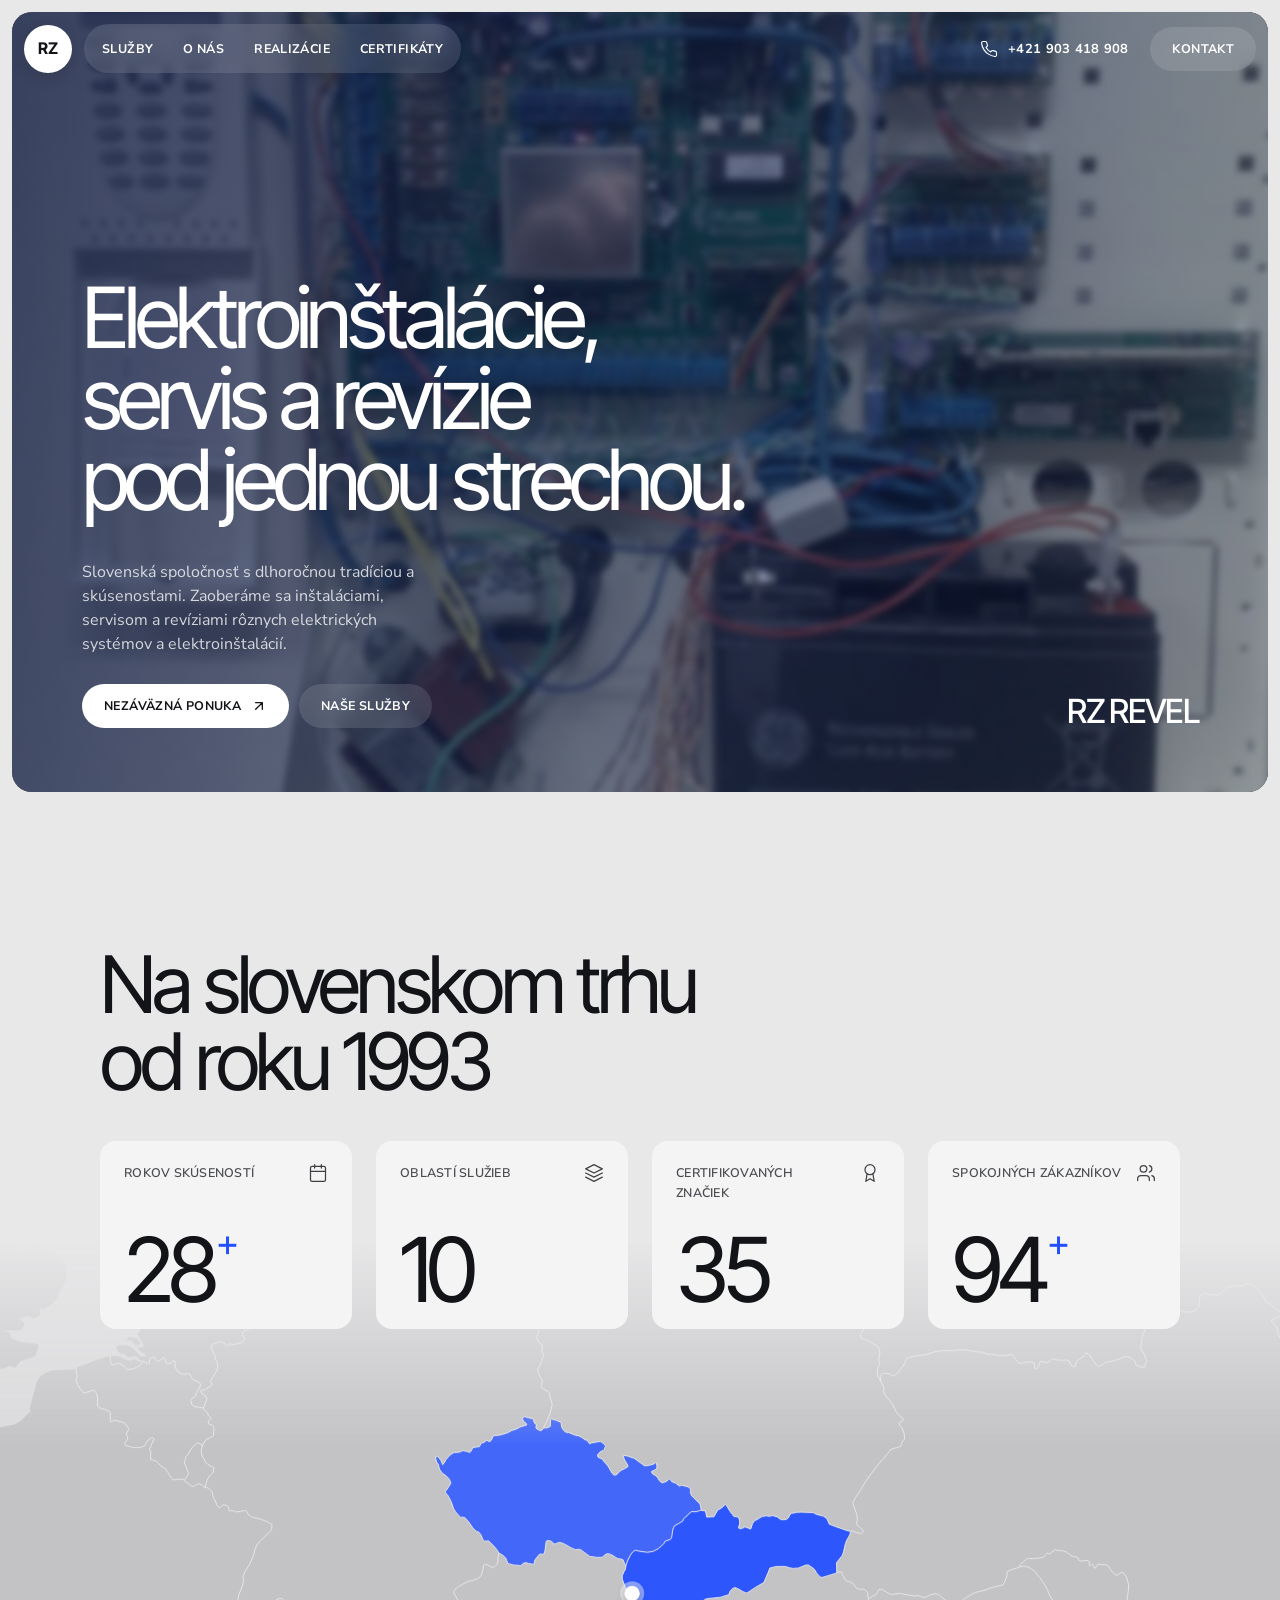
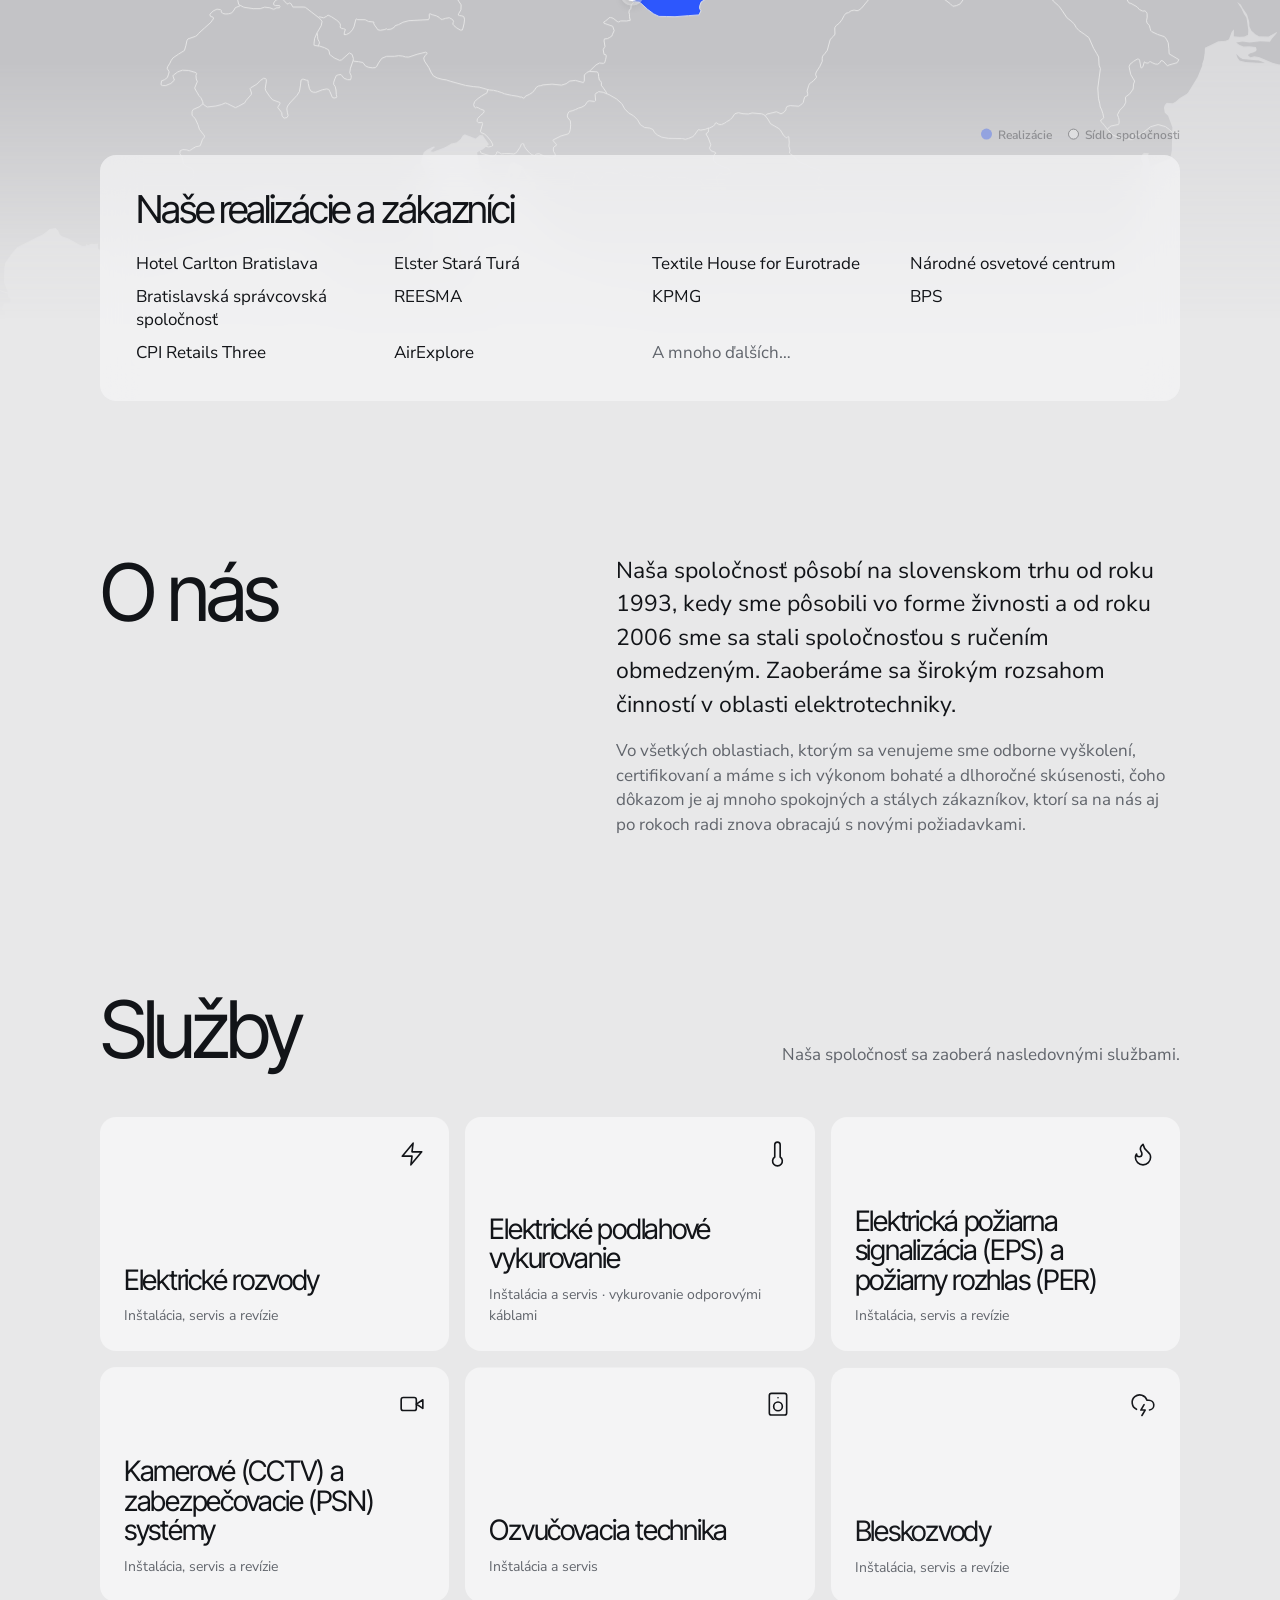
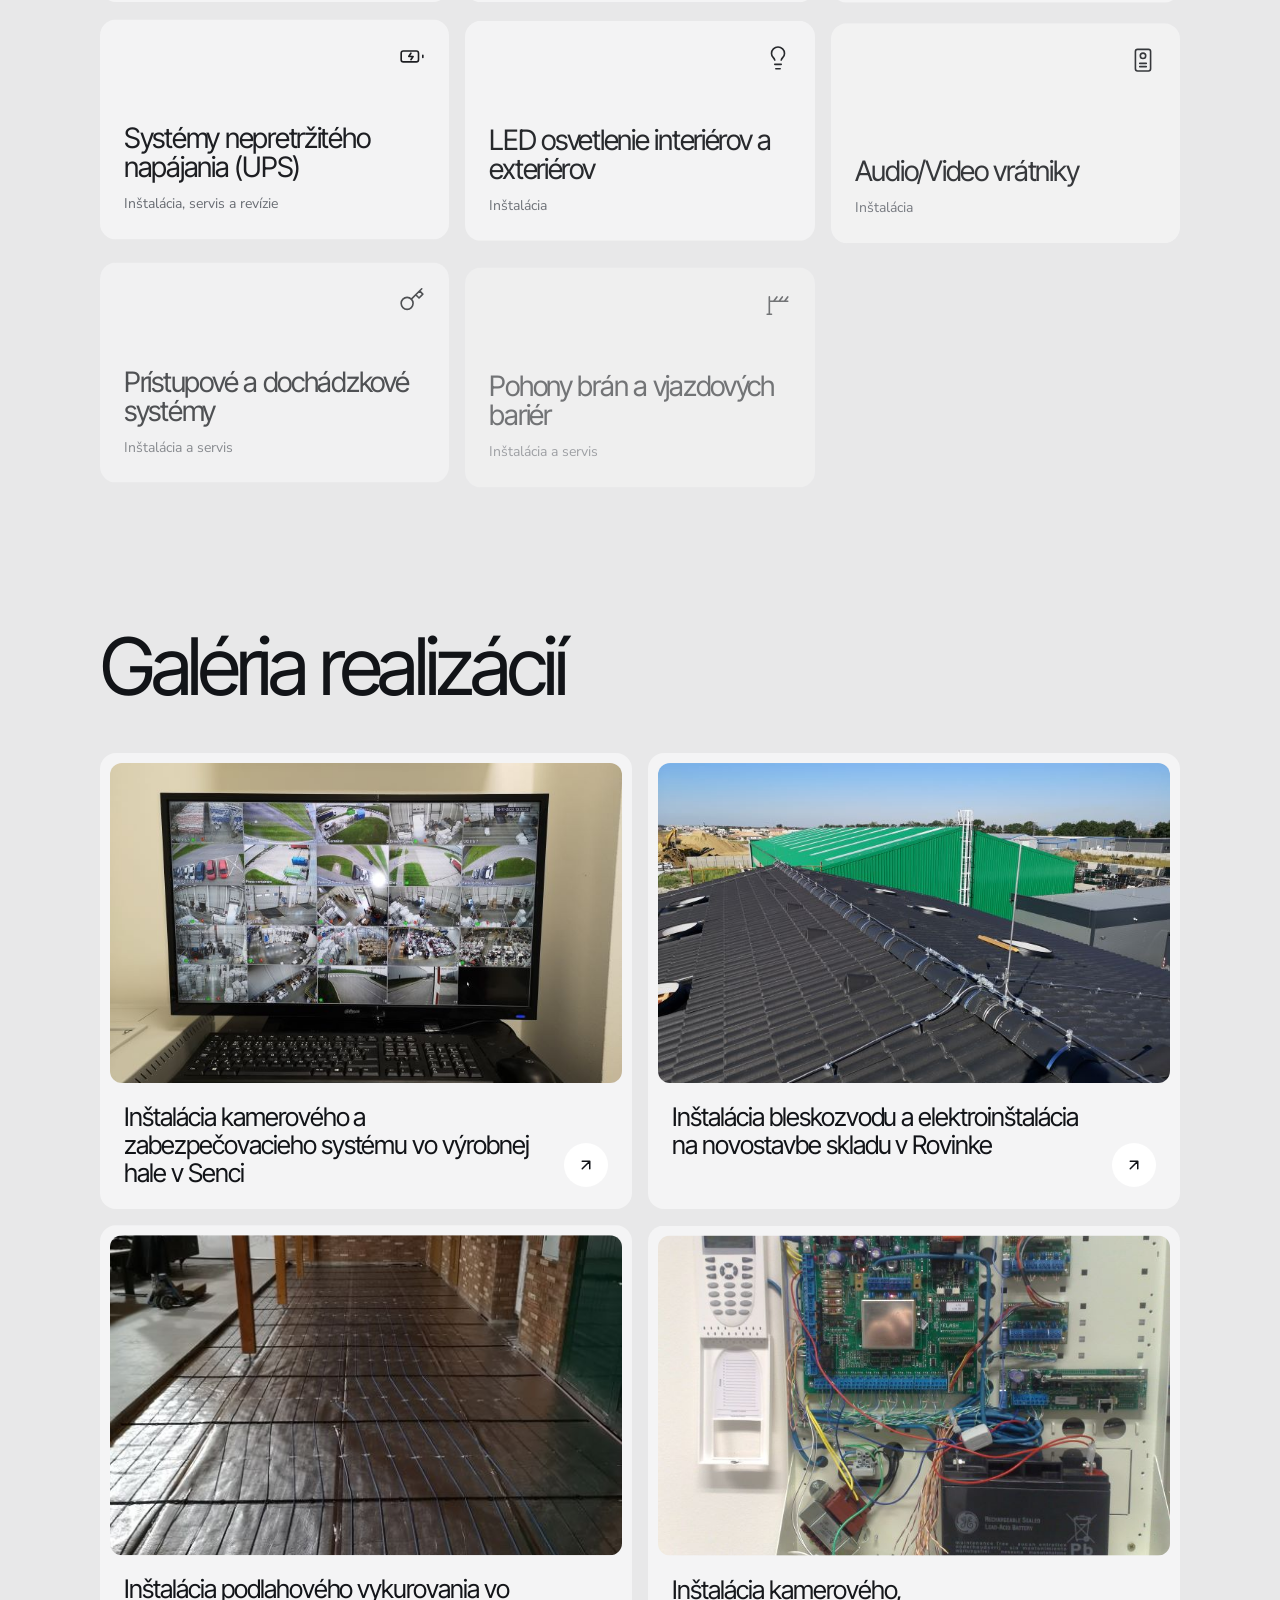
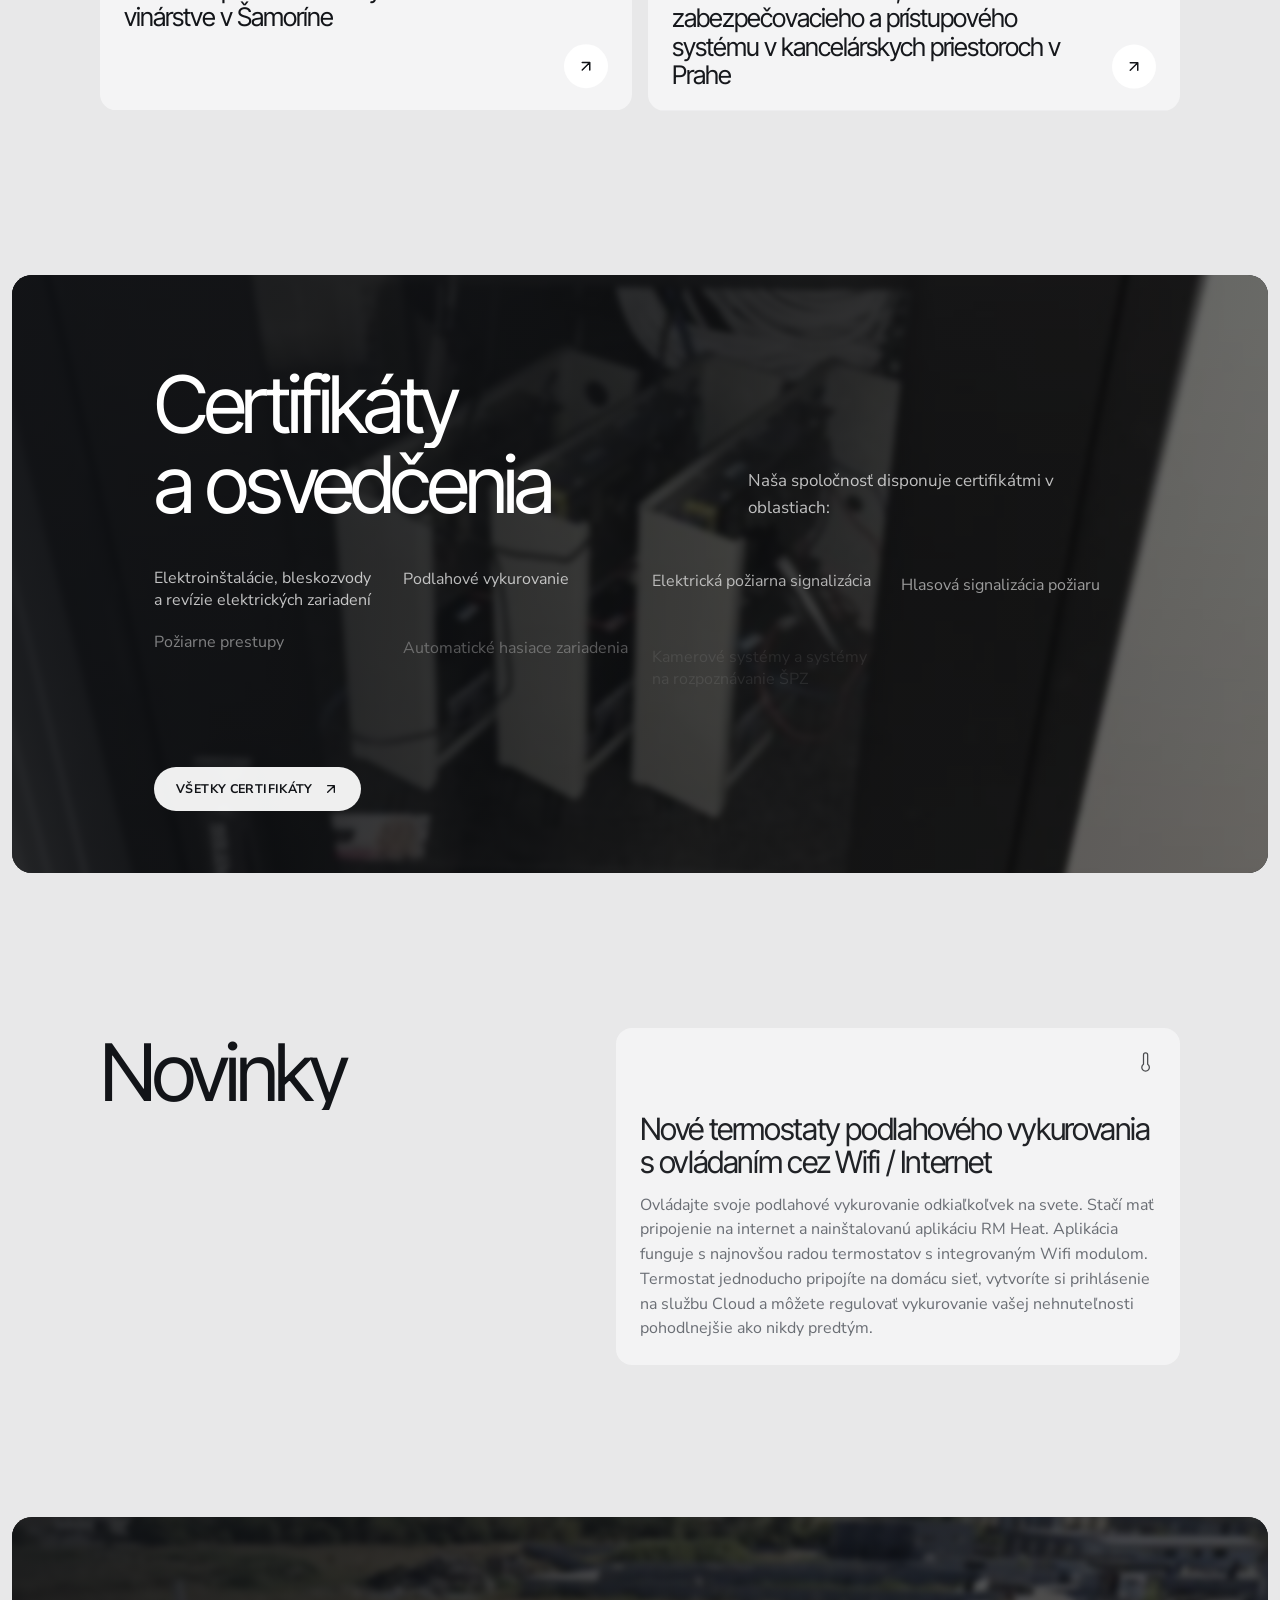
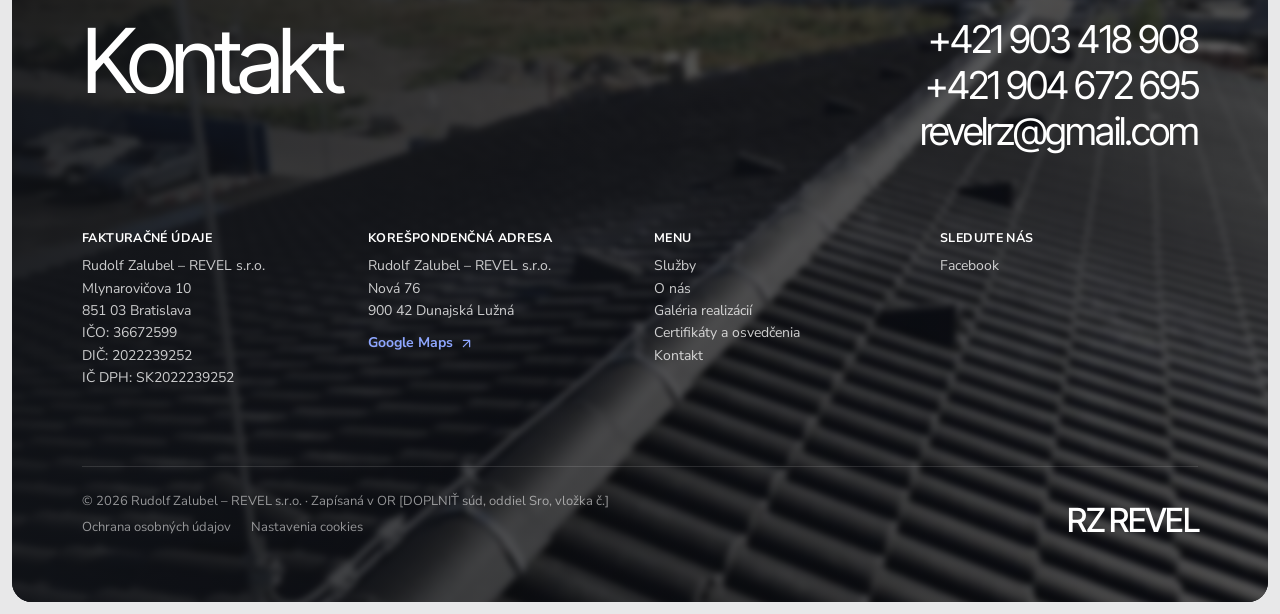
==== index.html @ ecfad1ac "Prvý draft webu RZ REVEL (v3)" ====
<!doctype html>
<html lang="sk">
<head>
  <meta charset="utf-8">
  <meta name="viewport" content="width=device-width, initial-scale=1">
  <title>RZ REVEL – inštalácie, servis a revízie elektrických systémov</title>
  <meta name="description" content="Rudolf Zalubel – REVEL s.r.o. Slovenská spoločnosť s dlhoročnou tradíciou a skúsenosťami. Inštalácie, servis a revízie elektrických systémov a elektroinštalácií.">
  <link rel="icon" href="img/favicon.svg" type="image/svg+xml">
  <link rel="preload" href="fonts/inter-tight-latin.woff2" as="font" type="font/woff2" crossorigin>
  <link rel="stylesheet" href="css/style.css">
</head>
<body>

<!-- Ikony (SVG sprite) – vo WP pôjde do header.php -->
<svg width="0" height="0" style="position:absolute" aria-hidden="true">
  <symbol id="i-arrow" viewBox="0 0 24 24"><path d="M7 17 17 7M7 7h10v10"/></symbol>
  <symbol id="i-phone" viewBox="0 0 24 24"><path d="M22 16.92v3a2 2 0 0 1-2.18 2 19.79 19.79 0 0 1-8.63-3.07 19.5 19.5 0 0 1-6-6 19.79 19.79 0 0 1-3.07-8.67A2 2 0 0 1 4.11 2h3a2 2 0 0 1 2 1.72c.13.96.36 1.9.7 2.81a2 2 0 0 1-.45 2.11L8.09 9.91a16 16 0 0 0 6 6l1.27-1.27a2 2 0 0 1 2.11-.45c.91.34 1.85.57 2.81.7A2 2 0 0 1 22 16.92z"/></symbol>
  <symbol id="i-close" viewBox="0 0 24 24"><path d="M18 6 6 18M6 6l12 12"/></symbol>
  <symbol id="i-calendar" viewBox="0 0 24 24"><rect x="3" y="4" width="18" height="18" rx="2"/><path d="M16 2v4M8 2v4M3 10h18"/></symbol>
  <symbol id="i-building" viewBox="0 0 24 24"><rect x="4" y="2" width="16" height="20" rx="2"/><path d="M9 22v-4h6v4M8 6h.01M12 6h.01M16 6h.01M8 10h.01M12 10h.01M16 10h.01M8 14h.01M12 14h.01M16 14h.01"/></symbol>
  <symbol id="i-layers" viewBox="0 0 24 24"><path d="m12 2 10 5-10 5L2 7l10-5z"/><path d="m2 17 10 5 10-5M2 12l10 5 10-5"/></symbol>
  <symbol id="i-award" viewBox="0 0 24 24"><circle cx="12" cy="8" r="6"/><path d="M15.48 12.89 17 22l-5-3-5 3 1.52-9.11"/></symbol>
  <symbol id="i-zap" viewBox="0 0 24 24"><path d="M13 2 3 14h9l-1 8 10-12h-9l1-8z"/></symbol>
  <symbol id="i-thermo" viewBox="0 0 24 24"><path d="M14 14.76V3.5a2.5 2.5 0 0 0-5 0v11.26a4.5 4.5 0 1 0 5 0z"/></symbol>
  <symbol id="i-flame" viewBox="0 0 24 24"><path d="M8.5 14.5A2.5 2.5 0 0 0 11 12c0-1.38-.5-2-1-3-1.07-2.14-.22-4.05 2-6 .5 2.5 2 4.9 4 6.5 2 1.6 3 3.5 3 5.5a7 7 0 1 1-14 0c0-1.15.43-2.29 1-3a2.5 2.5 0 0 0 2.5 2.5z"/></symbol>
  <symbol id="i-video" viewBox="0 0 24 24"><rect x="2" y="6" width="14" height="12" rx="2"/><path d="m22 8-6 4 6 4V8z"/></symbol>
  <symbol id="i-speaker" viewBox="0 0 24 24"><rect x="4" y="2" width="16" height="20" rx="2"/><circle cx="12" cy="14" r="4"/><path d="M12 6h.01"/></symbol>
  <symbol id="i-storm" viewBox="0 0 24 24"><path d="M6 16.33A7 7 0 1 1 15.71 8h1.79a4.5 4.5 0 0 1 .5 8.97"/><path d="m13 12-3 5h4l-3 5"/></symbol>
  <symbol id="i-battery" viewBox="0 0 24 24"><rect x="2" y="7" width="16" height="10" rx="2"/><path d="M22 11v2M11 9l-2 3h4l-2 3"/></symbol>
  <symbol id="i-bulb" viewBox="0 0 24 24"><path d="M15 14c.2-1 .7-1.7 1.5-2.5 1-.9 1.5-2.2 1.5-3.5A6 6 0 0 0 6 8c0 1 .2 2.2 1.5 3.5.7.7 1.3 1.5 1.5 2.5M9 18h6M10 22h4"/></symbol>
  <symbol id="i-intercom" viewBox="0 0 24 24"><rect x="5" y="2" width="14" height="20" rx="2"/><circle cx="12" cy="8" r="2.5"/><path d="M9 15h6M9 18h6"/></symbol>
  <symbol id="i-key" viewBox="0 0 24 24"><circle cx="7.5" cy="15.5" r="5.5"/><path d="m21 2-9.6 9.6M15.5 7.5l3 3L22 7l-3-3"/></symbol>
  <symbol id="i-users" viewBox="0 0 24 24"><path d="M16 21v-2a4 4 0 0 0-4-4H6a4 4 0 0 0-4 4v2"/><circle cx="9" cy="7" r="4"/><path d="M22 21v-2a4 4 0 0 0-3-3.87M16 3.13a4 4 0 0 1 0 7.75"/></symbol>
  <symbol id="i-gate" viewBox="0 0 24 24"><path d="M4 21V5M4 9h17M8 9l3-4M13 9l3-4M18 9l3-4M2 21h4"/></symbol>
</svg>

<a class="skip-link" href="#obsah">Preskočiť na obsah</a>

<!-- ================= HLAVIČKA ================= -->
<header class="header">
  <a class="logo" href="index.html" aria-label="RZ REVEL – úvod">RZ</a>
  <nav class="nav" aria-label="Hlavná navigácia">
    <ul>
      <li><a href="index.html#sluzby">Služby</a></li>
      <li><a href="index.html#o-nas">O nás</a></li>
      <li><a href="realizacie.html">Realizácie</a></li>
      <li><a href="certifikaty.html">Certifikáty</a></li>
    </ul>
  </nav>
  <div class="header-right">
    <a class="header-phone" href="tel:+421903418908" aria-label="Zavolať +421 903 418 908"><svg class="icon"><use href="#i-phone"/></svg><span>+421 903 418 908</span></a>
    <a class="pill pill--glass" href="kontakt.html">Kontakt</a>
    <button class="icon-btn menu-toggle" type="button" aria-expanded="false" aria-controls="mobile-menu" aria-label="Otvoriť menu"><span></span></button>
  </div>
</header>

<div class="mobile-menu" id="mobile-menu">
  <nav aria-label="Mobilná navigácia">
    <a class="mobile-link" href="index.html#sluzby">Služby</a>
    <a class="mobile-link" href="index.html#o-nas">O nás</a>
    <a class="mobile-link" href="realizacie.html">Realizácie</a>
    <a class="mobile-link" href="certifikaty.html">Certifikáty</a>
    <a class="mobile-link" href="kontakt.html">Kontakt</a>
  </nav>
  <div class="mobile-menu-contact">
    <a href="tel:+421903418908">+421 903 418 908</a>
    <a href="tel:+421904672695">+421 904 672 695</a>
    <a href="mailto:revelrz@gmail.com">revelrz@gmail.com</a>
  </div>
</div>

<main id="obsah">

  <!-- ================= ÚVOD ================= -->
  <div class="inset">
    <section class="dark-card hero" data-dark-top>
      <div class="bg"><img src="img/realizacie/praha-6.jpg" alt=""></div>
      <div class="hero-inner">
        <h1>
          <span class="line"><span>Elektroinštalácie,</span></span>
          <span class="line"><span>servis a revízie</span></span>
          <span class="line"><span>pod jednou strechou.</span></span>
        </h1>
        <div class="hero-bottom">
          <div class="hero-lead">
            <p class="hero-text" data-intro>Slovenská spoločnosť s dlhoročnou tradíciou a skúsenosťami. Zaoberáme sa inštaláciami, servisom a revíziami rôznych elektrických systémov a elektroinštalácií.</p>
            <div class="hero-actions" data-intro>
              <a class="pill pill--light" href="kontakt.html#formular">Nezáväzná ponuka<svg class="icon"><use href="#i-arrow"/></svg></a>
              <a class="pill pill--glass" href="#sluzby">Naše služby</a>
            </div>
          </div>
          <span class="wordmark-sm" data-intro>RZ REVEL</span>
        </div>
      </div>
    </section>
  </div>

  <!-- ================= OD ROKU 1993 – štatistiky, mapa, zákazníci ================= -->
  <section class="section reach">
    <div class="wrap">
      <h2 class="h2" data-lines>
        <span class="line"><span>Na slovenskom trhu</span></span>
        <span class="line"><span>od roku 1993</span></span>
      </h2>

      <div class="stats" data-reveal-group>
        <div class="card stat">
          <div class="card-top"><span class="caps">Rokov skúseností</span><svg class="icon"><use href="#i-calendar"/></svg></div>
          <div class="stat-value"><span data-count="30">30</span><sup>+</sup></div>
        </div>
        <div class="card stat">
          <div class="card-top"><span class="caps">Oblastí služieb</span><svg class="icon"><use href="#i-layers"/></svg></div>
          <div class="stat-value" data-count="11">11</div>
        </div>
        <div class="card stat">
          <div class="card-top"><span class="caps">Certifikovaných značiek</span><svg class="icon"><use href="#i-award"/></svg></div>
          <div class="stat-value" data-count="37">37</div>
        </div>
        <div class="card stat">
          <div class="card-top"><span class="caps">Spokojných zákazníkov</span><svg class="icon"><use href="#i-users"/></svg></div>
          <div class="stat-value"><span data-count="100">100</span><sup>+</sup></div>
        </div>
      </div>

      <div class="map">
        <svg class="map-svg" viewBox="0 0 1200 640" aria-hidden="true">
<path class="map-sphere" d="M-2,-2L1202,-2L1202,642L-2,642Z"/>
<path class="map-land" d="M797.4,273.9L794.9,273.5L784.5,269.9L777.4,267.2L776.6,265.1L775.2,262.1L772.1,259.8L765.3,258L762.4,256.4L751.6,256L746.9,256.1L743.7,256.9L741.5,257L738.8,261.6L736.8,262.9L733.9,263.2L731.3,262.5L728.5,260.3L724.2,259.2L721.2,259.9L719,259.5L717,259.5L716.3,259.9L714.8,259.9L712.6,261.1L710.2,262.7L707.4,264L705.5,266.7L703.8,271.8L698.4,269.7L696.7,270.8L694.1,271.5L692.4,270.9L692.7,269.1L693.5,267.1L693.4,264.3L692.7,261.3L691.1,260.4L688.6,260L687.3,259.5L687.1,258.5L685.8,257.2L683.6,254L681.3,250.1L679.9,248.8L678,250.8L674.8,253.1L673,253.9L669.3,260.3L662.5,260.6L662,257.7L661.3,254.9L657.3,254.2L657.2,252.5L656.3,248.4L648.2,240.3L647.1,236.9L647.5,235.6L646.9,233.5L645.1,232.2L638.8,230.7L637.2,231.6L635.8,230.7L633.5,228.8L629.6,227.3L629.2,226.4L627.7,225L626.9,224.8L626.5,225.7L625.3,226.9L621.3,228.5L619.7,227.8L618.3,226.6L616.5,223.7L614.1,221.3L612.1,220.4L610.9,219L610.6,218L615.1,215.9L616,213.9L615.5,210L614.8,209.5L613.1,210.8L609.4,211.9L606,212.5L604.2,212.5L594.6,205.5L588.2,203.4L584.5,202.8L584.1,203.4L585.8,207.4L588.7,212.2L588.6,213.5L585.1,215.5L583.1,216.3L580.7,218L578.7,220.3L577.1,221.3L575.5,221.1L574.1,219.9L570,212.7L565.1,207.2L564.6,205.9L563,205.6L560.7,204.4L560,202.6L561.2,201L562.7,199.3L565.4,198.4L566.2,197.5L566.8,196.1L567.7,194.3L567.5,193.7L565.7,191.6L562.8,189.6L554.9,191L552.8,191.9L551.6,190.6L550.7,188.6L548.6,188.2L546,186.3L542.8,184.5L539.7,184L533.2,181.3L530.7,181.1L529.3,180.2L527.7,178.2L526.5,176.1L526,171.8L521.2,169.8L516.4,168.4L516.1,169.1L516.1,173.3L515.8,175.7L512.6,177L509.5,177.1L509,177.9L507.8,179.3L506.2,179.4L503.9,178.4L502.4,177.1L502.9,173.7L501.9,173.4L500.6,171.4L500.2,169.1L498.8,168.2L493.8,167.1L492.1,166.4L490.8,166.9L489.7,168.3L490.3,169.8L491.2,171.2L493.9,173.4L493.6,174.3L487.4,176.2L483.5,178.3L479.9,179.3L476.1,181.5L468.8,183.7L463.5,184.2L462.4,184.7L460.3,189L458.9,189.8L457.6,189.4L456.7,188.5L455.4,189.1L454.1,190.5L452.6,191L451.6,190.9L449.3,194.6L443.2,195.4L442.4,197.3L441.1,199.5L440.3,200L437.5,199L433.8,198.3L431.6,199.4L428.9,200L425.7,200L422.1,202.3L418.3,206.4L416.2,210.1L415,211.5L413.5,207.8L411.6,205.1L410.2,203.8L408.9,203.7L408.6,204.3L408.5,206.1L409.6,209.4L411.2,211.5L411.3,213.1L412.2,216L414.5,219.3L418.3,222L420.8,224.6L422.6,228.1L422.5,229.1L421.9,230.5L420.9,231.7L419.9,233.4L417.4,236.7L418,238.3L419.8,240.2L421.2,242.6L423,246.3L425.4,253L427.1,255.7L429.5,258.6L431.8,260.8L435.6,260.9L439.4,265.1L443.5,271.1L446.6,273.9L448.9,274.8L450.7,277L452.1,280.1L452.7,281.9L454.2,283.1L458.2,283.1L463.2,288L466.1,291.6L467.8,294.5L468.9,294.9L471.8,296.8L474.1,299L476.2,304.2L481.5,305.6L488.2,306.1L490.8,303.9L493,303.4L495.4,304.1L500.6,305.1L501.4,301L504.6,296.8L506,295.3L509.8,295.5L510.9,292.4L512,283.5L512.8,282.6L515.7,282.8L518.3,284.5L519.1,285.9L520.6,285.7L522.6,284.9L524.7,284.4L528.3,285.4L535.7,289.6L539.4,291.2L541.9,290.9L544.1,291L552.8,297.4L559,298.4L564.6,298.4L566.4,296.6L568.9,295L571.3,295.2L573.5,296L577.7,298.8L579.6,299.6L582.2,300L584.1,300.6L585.9,305.3L586.8,306.6L586.6,307.2L586.4,309.3L584.9,312L583.4,315.5L583.3,318.7L587.4,329.5L591.1,336L591.8,338.5L594.2,340.4L595.1,340.1L599.2,340.5L600,341.1L600.7,341.3L607,347.1L612.9,351.5L617.8,353.8L625.1,353.9L632.8,354.1L645.6,353.1L655.2,352.4L655.7,351.3L657.2,348.6L655.9,346.4L656,343.8L657.4,340.2L662.1,337.2L675.6,335.8L683.3,333.4L684.3,330.4L686.9,327.5L689.2,326.8L692.4,328.1L696.4,330.5L699.9,331.8L701.8,330.8L708.5,326.4L716.2,321.9L721.1,310.3L721.6,308.5L727.4,307L735.9,306.9L740.4,308.2L743.6,308.8L748.5,308.4L755.5,305.6L758.1,305.6L760.3,307.2L762.5,308.6L764.1,310.4L765.4,312.9L766.1,313.7L767.2,315.1L769.1,316.8L770.9,317.2L783.7,313.3L784.5,312.6L784.3,303.3L789.8,296.4L790.9,292.8L792.6,285.4L794,282L795.7,279L797,276.3ZM1202,397.9L1199.3,399L1193.1,397.3L1180.3,391.8L1175.9,391.1L1172.2,392L1169.8,390L1172.1,388.3L1174.8,387.7L1177.6,386.3L1178.1,384.9L1177.5,382.5L1171.3,381.7L1165.8,382.1L1161.9,380.5L1158.8,378.4L1164.9,377.4L1171.5,378.2L1181.4,377.2L1190.6,377.7L1192.3,374.8L1196.6,369.8L1197.3,368.3L1189.3,372.6L1180.3,372.4L1176.7,370.4L1173.2,367L1171.3,363L1171.2,358.9L1169.1,351.9L1165,346L1163.2,342.7L1159.7,340L1164,346.7L1166,351.2L1168.6,355.2L1170.3,366.8L1170,371L1166.6,372.6L1161.8,372.8L1156.7,372.4L1156.8,365.8L1154.7,368.3L1152.1,375.2L1149.1,376.6L1142.1,377L1129.6,383.2L1129.4,387.8L1128.5,394.1L1127.2,398L1127,400.1L1122.9,410.1L1122.4,411.1L1113.8,425.2L1112.6,426.4L1106.1,430.4L1102.3,433.6L1099.4,435.2L1093.8,434.7L1092,436.8L1091.2,439.3L1091.9,443.9L1095.1,446.9L1099.1,457.8L1099,462.6L1098.9,466.5L1098.8,468.9L1098.6,478.9L1098,482.7L1096.8,487.1L1077.1,494.7L1078,492.3L1077,488.2L1075.7,485.2L1077.1,482.1L1072.5,481.7L1070.7,483.5L1069.6,486.5L1071.7,492.4L1070.1,496.1L1069.5,498.1L1070,502.7L1069,504.8L1069,507L1072.2,506L1071.3,510.1L1066.1,518.4L1064.6,523.1L1067.6,540.8L1066.3,551.8L1066.6,555L1067.4,568.8L1064.3,575.8L1058.1,574.3L1050.7,577.1L1047.6,584.8L1045.5,587.3L1043.7,590.1L1043.6,599.7L1045.3,615.2L1042.6,617.4L1040,618.3L1030.4,633.2L1037.4,636.3L1040.6,638.9L1043,642L626.9,642L626.9,642L622.2,638.9L612,636.7L598.2,629.1L589.2,626.4L592.7,625.8L596.7,625.8L617.9,635.9L615.5,633.2L612,630.8L610,629.5L601.2,620.7L592.9,615.1L583.4,604.7L570.8,600.5L562.1,595.9L557,596.5L551.1,597.8L547.7,597.9L545.1,597L543.4,594.1L543.7,591.9L543.4,589.1L538.4,584.5L531.6,580L525.3,574.3L512.7,558.9L510.2,554L512.7,553.1L514.6,553.2L516.9,552.2L520.5,552.3L524.6,553.4L521,550.1L516.4,546.8L505,533.9L501.6,527.9L501.3,521.4L502.5,512.7L500.6,506.4L491.8,497.9L488.6,493.6L482.1,490.9L479.1,491L477.2,494.1L475.6,501.1L469.4,510.2L467.2,514.2L463.9,519.2L461.3,519.5L459.7,519L455.2,510L450.8,503.1L450.4,500L450.1,496L447.3,481.5L449.9,479.6L452.4,478.6L455.9,475.8L458.4,473.6L452.6,465.2L449.8,465.1L445.9,468.4L435.7,464.3L433.6,465.7L432,468.5L428.2,471.8L423.1,473L417.1,476.5L411,478.9L406.2,480.7L403.6,480.2L408.1,476L406.2,475.8L400.5,478.6L397.2,481.1L395.9,485.4L394.4,492.7L396.8,494.7L400.5,504.6L405.6,509L404.3,512.9L402.8,515.9L399.4,518.4L396.7,516.3L395.1,516.2L393.6,522.5L394.9,539.3L397.9,551.4L401.3,556.7L409.3,565.2L418,569.8L433.4,584.1L442,588.7L444.2,591.2L449.1,601.8L453.3,614L457.5,633.1L460.6,642L338.1,642L338.1,642L331.5,632.7L326,628.6L324.7,626.1L323.7,622.8L322.7,620.7L320,619.2L317.8,619.4L314.7,618.3L315.3,612.7L316.2,608.4L316.1,604.7L313.9,594.9L309.2,586.4L307.8,566.7L305.8,561.1L300.4,556.4L287.8,550.8L271,536.7L267.2,536.1L256.8,530.3L250.2,528.8L241.1,532.2L229.2,543.2L219.2,554.7L215.8,556.8L204.2,559.9L194.1,560.8L191.8,561.6L189.1,562.3L184.2,563.8L180.5,565.5L165.9,576.6L159.4,579.6L157.9,581.6L156.2,585.7L152.2,588.8L148.7,590.1L140.8,590.9L132.4,593.7L129.2,591.7L120,590.6L115,585.3L104.4,580.9L101.8,573.8L97,572.8L93.7,572.5L92,571.3L91.7,568.9L92,566.7L88.5,567.3L85.9,566.9L84.1,567.5L82.8,568.4L81.4,567.5L80.5,567.6L80.4,568.9L77.2,568.8L73.9,567.5L65.5,562.7L64.2,562L58.3,559.9L56,558.1L54.5,554.3L53,553.1L52.3,552.3L46.3,553.1L43.8,555.4L40.2,558.1L16.3,570L11.3,575.7L5.1,584.4L4.1,588.7L3.7,603L6.9,611.1L7.2,613L7.6,616.7L9.5,618.4L9.7,621.6L5.8,622.7L3.6,622.5L2.1,627.8L2.7,629.5L4.6,631.2L4.9,632.9L4.1,640.8L2.7,642L-2,642L-2,176.8L0.8,176.6L13.3,173.9L20.1,169.9L25.4,164.1L27,163L28.8,162L27.7,159.4L34.1,134.9L36.2,130.7L39.2,127.4L43.2,125.2L48.9,123L68.4,122L71.5,120.8L88.6,114L98.7,110.7L103.4,109.9L106.2,109.5L112.1,110L116.2,112.4L121.8,114.1L126.8,112.5L129.9,115L134.1,114.2L131.2,112.9L127,109.8L120.2,110.8L116.1,107.8L112.5,107L110.5,104.8L108.7,101.4L110.8,99.7L112.6,99.3L119.4,99.9L124.2,102L131.9,109.9L134.2,110.1L136.7,109.7L135.8,107.7L133.7,106.5L130.8,104.2L128.6,101.3L134.9,101.5L134.2,100.1L133.9,97.8L128.8,89.2L130.3,87.2L132.8,83L135.5,79.6L137.3,78.9L140.5,76.7L147.6,69.9L152.5,64.1L156.5,57.2L164.1,37.4L166,34.1L168.5,30.5L170.8,31.6L172.2,32.9L178.6,30.8L190,24.7L194,18.5L197.5,16L210,11.5L216.6,10.6L226.5,11.3L233.8,11.2L242.4,11.8L245.1,15.9L246.5,18.8L249.3,20.6L253.9,22.2L252.7,19.5L249.8,16.4L251.4,10.8L253.1,6.6L257.2,1.5L260.1,0.3L271.8,0.8L284.5,2.5L288.7,11.2L286.2,15.2L289,17.5L290.7,17L292.3,13.4L293.5,9.4L294.8,8.3L298.4,11.8L299.6,13.9L298.8,20.6L301.4,11.8L301.1,5.3L302.6,-0.7L303.5,-2L327,-2L327,-2L329.6,0L337.1,12.7L339.8,14.8L343.5,15.7L338.7,12.8L329.9,-2L400.1,-2L400.1,-2L400.3,-1.9L400.6,-2L482.3,-2L482.3,-2L482.4,-1.7L483.4,7.6L486.2,10.6L488.5,12.6L496.2,14.9L496.4,15L504.1,18.5L507.2,20.4L506.9,18.3L506.4,16.6L506.9,14L506.8,10.1L499.9,7.9L495.3,7.1L493.8,6.8L489.6,7.3L485.5,6.2L484.8,2.9L485.7,-0.4L484.5,-2L490,-2L490,-2L495.4,2.6L496.6,3.7L501.1,4.3L512.6,-0.6L516.8,-2L1202,-2ZM19.4,-2L16.7,-0.4L13.1,2.3L9.6,5.4L16.1,12.3L17.8,12.4L19.8,12L21.8,10.5L25.7,6.7L27.5,5.4L32.4,5.8L36.4,6.8L40.3,8.6L44,8.9L50.7,12.2L53.9,14.6L61.5,23.9L62.5,28.5L62.2,34.1L61,40.1L58.2,45.4L55.2,50.1L52.7,56.3L51.4,58.6L50,60.1L43.8,64.3L40,65.7L38.8,64.6L37.3,64.5L36.9,65.7L37.8,68.5L37.2,71.7L33.8,73.5L30.5,73.9L25.8,71.7L17.8,74.7L22.3,77.8L22.8,80.4L20.6,84.3L17.1,85.7L13.3,85.7L9.7,85.2L6.5,85.7L3.2,87.1L7,86.7L9.2,88.2L10,91.9L11.2,93.2L17.9,96L22.1,96.8L30.8,97.5L34.7,98.4L36.1,99.2L35.5,102.1L33.2,109.2L31.8,110.4L19.3,114.3L16,118.1L14.8,120.5L8.4,118.9L4.7,120.9L-1.1,121.7L-2,121.9L-2,-2ZM1180.1,395.2L1185.9,397.2L1180.3,397.3L1167.9,396.6L1162.2,395.1L1160.3,392.5L1158.9,388.9L1162.5,392.4L1164.9,393.8ZM226.7,6L221.7,7.3L220.5,6.8L221,6.2L225.3,5.6ZM212.7,7.1L205.9,7.1L203.7,6.2L203.4,5.5L205.3,5.4L211,6L212.6,6.8ZM183.7,11.8L176.6,15L176.3,14.3L180.9,11.3ZM191.7,8.5L188.4,8.5L187.1,7.6L195.1,6.4L200,6.4L200.8,6.8ZM173.8,23.9L169.7,27.4L167.8,25.9L167.5,25L169,22.1L174.9,17.7ZM128.1,93.1L131,96.6L131.5,97.7L131.5,98.8L127,99.3L123.1,94.9L119.9,95.3L119.1,93.4L119.4,92.3L122.6,91.9ZM240.8,3.7L237.7,3.5L238.8,2.2L241.9,1.3L243.4,1.5ZM309.2,624.2L310.4,626.5L310.4,627.8L309.4,629.2L309.6,632.6L306.2,629.5L300.8,630.5L297.6,629.9L296.9,627.5L297.8,626L302.8,626.1L304.5,625.6L307.5,626.1ZM233.4,642L237.1,635.7L241.6,632.8L249.4,631.3L251.6,630.6L253.6,628.3L255.9,626.9L258.3,627.3L260.6,628.4L261.9,629.7L263.2,628.7L264.4,625.7L264,622.9L265,615.5L266.8,611.4L269.1,611.4L270.8,613.9L270.5,615.9L270.8,620.8L270.6,624L270.6,624L268.8,632.3L269.3,634.8L270.6,636.8L271.2,638.7L271.1,642L233.4,642ZM572.7,627.4L580.4,629.1L586.2,628.3L591.4,629.3L594.5,631.2L595.3,632.1L591,632.2L586.3,631.4L581,633.3L576.3,632.2L574.5,631L573.3,629.5ZM595.6,620L592.6,620.6L574,620.1L568.5,618.9L562.5,615.7L561.2,614.8L567.4,614L572.9,614.9L574.7,617.1L590,619ZM578.4,611.7L571.8,611.7L566,610.7L563.2,608.9L563.5,607.4L564.4,604.9L570.8,605.2L580.5,607.1L582.8,609.2L582.2,610.1ZM514.3,565.2L515,567.3L509.9,563.3L508.1,560.7L507.6,559.6ZM498.5,512.3L493.5,513.3L491.2,511.1L490.7,509.3L486.5,508.5L484.1,506L483.7,504.9L487.3,502.2L489.3,497.8L491.6,500.5L494.3,505.7L495.9,507.1ZM499,524.9L500,527.4L496.2,525L492.9,524L492.2,522.3L492.7,520.9L493.5,519.5L496.1,519.8L496.5,521.2ZM513,549.4L511.9,551L509.3,548.1L507,546L505.3,543.7L502,540.6L500.9,537.2L496.1,530.2L495.2,528.2L497.8,531.1L499.8,533L501.6,533.4L505.9,537.9L510.2,543.7L515.2,548.7L514,548.9ZM512.5,573.3L513.1,574.1L512.9,574.7L510.8,573.8L510.2,574L500.5,561.2L499.5,558.8L503,561.8ZM520,570.5L522.8,574.8L520.1,573.8L517.5,571.1L515.9,568.3ZM484.9,530.1L484.5,532.3L482.1,529.4L480.9,524.3L478.2,516L477.8,513.7L479.5,511.5L479.6,509.2L477.6,502L479.4,500.9L480.6,500.8L480.9,505.8L481.8,508.7L484.6,512.3L483.8,518L484.1,526.3L484.6,528.1ZM610.6,642L601.8,639.4L603.8,638.9L605.6,638.8L613.1,640.6L613.1,640.6L615.2,642L610.6,642Z"/>
<path class="map-hl" d="M797.4,273.9L797,276.3L795.7,279L794,282L792.6,285.4L790.9,292.8L789.8,296.4L784.3,303.3L784.5,312.6L783.7,313.3L770.9,317.2L769.1,316.8L767.2,315.1L766.1,313.7L765.4,312.9L764.1,310.4L762.5,308.6L760.3,307.2L758.1,305.6L755.5,305.6L748.5,308.4L743.6,308.8L740.4,308.2L735.9,306.9L727.4,307L721.6,308.5L721.1,310.3L716.2,321.9L708.5,326.4L701.8,330.8L699.9,331.8L696.4,330.5L692.4,328.1L689.2,326.8L686.9,327.5L684.3,330.4L683.3,333.4L675.6,335.8L662.1,337.2L657.4,340.2L656,343.8L655.9,346.4L657.2,348.6L655.7,351.3L655.2,352.4L645.6,353.1L632.8,354.1L625.1,353.9L617.8,353.8L612.9,351.5L607,347.1L600.7,341.3L600,341.1L599.2,340.5L595.1,340.1L594.2,340.4L591.8,338.5L591.1,336L587.4,329.5L583.3,318.7L583.4,315.5L584.9,312L586.4,309.3L586.6,307.2L586.8,306.6L588.1,302.2L591,296.2L593.7,292.8L595.8,291.7L599.9,292.7L607,293.6L612.3,292.8L617.3,290.1L620,287.8L622.5,285.3L623.1,283.7L624.2,283L628.4,281.6L629.6,279.9L630.1,276.9L630.5,273.4L631.3,270.8L632.3,268.9L640,264.4L640.6,262.8L641.8,261.2L644.1,259.5L646.2,257L648.5,255.5L651.4,255.6L654.3,255.2L656.4,254.3L657.3,254.2L661.3,254.9L662,257.7L662.5,260.6L669.3,260.3L673,253.9L674.8,253.1L678,250.8L679.9,248.8L681.3,250.1L683.6,254L685.8,257.2L687.1,258.5L687.3,259.5L688.6,260L691.1,260.4L692.7,261.3L693.4,264.3L693.5,267.1L692.7,269.1L692.4,270.9L694.1,271.5L696.7,270.8L698.4,269.7L703.8,271.8L705.5,266.7L707.4,264L710.2,262.7L712.6,261.1L714.8,259.9L716.3,259.9L717,259.5L719,259.5L721.2,259.9L724.2,259.2L728.5,260.3L731.3,262.5L733.9,263.2L736.8,262.9L738.8,261.6L741.5,257L743.7,256.9L746.9,256.1L751.6,256L762.4,256.4L765.3,258L772.1,259.8L775.2,262.1L776.6,265.1L777.4,267.2L784.5,269.9L794.9,273.5Z"/><path class="map-hl" d="M657.3,254.2L656.4,254.3L654.3,255.2L651.4,255.6L648.5,255.5L646.2,257L644.1,259.5L641.8,261.2L640.6,262.8L640,264.4L632.3,268.9L631.3,270.8L630.5,273.4L630.1,276.9L629.6,279.9L628.4,281.6L624.2,283L623.1,283.7L622.5,285.3L620,287.8L617.3,290.1L612.3,292.8L607,293.6L599.9,292.7L595.8,291.7L593.7,292.8L591,296.2L588.1,302.2L586.8,306.6L585.9,305.3L584.1,300.6L582.2,300L579.6,299.6L577.7,298.8L573.5,296L571.3,295.2L568.9,295L566.4,296.6L564.6,298.4L559,298.4L552.8,297.4L544.1,291L541.9,290.9L539.4,291.2L535.7,289.6L528.3,285.4L524.7,284.4L522.6,284.9L520.6,285.7L519.1,285.9L518.3,284.5L515.7,282.8L512.8,282.6L512,283.5L510.9,292.4L509.8,295.5L506,295.3L504.6,296.8L501.4,301L500.6,305.1L495.4,304.1L493,303.4L490.8,303.9L488.2,306.1L481.5,305.6L476.2,304.2L474.1,299L471.8,296.8L468.9,294.9L467.8,294.5L466.1,291.6L463.2,288L458.2,283.1L454.2,283.1L452.7,281.9L452.1,280.1L450.7,277L448.9,274.8L446.6,273.9L443.5,271.1L439.4,265.1L435.6,260.9L431.8,260.8L429.5,258.6L427.1,255.7L425.4,253L423,246.3L421.2,242.6L419.8,240.2L418,238.3L417.4,236.7L419.9,233.4L420.9,231.7L421.9,230.5L422.5,229.1L422.6,228.1L420.8,224.6L418.3,222L414.5,219.3L412.2,216L411.3,213.1L411.2,211.5L409.6,209.4L408.5,206.1L408.6,204.3L408.9,203.7L410.2,203.8L411.6,205.1L413.5,207.8L415,211.5L416.2,210.1L418.3,206.4L422.1,202.3L425.7,200L428.9,200L431.6,199.4L433.8,198.3L437.5,199L440.3,200L441.1,199.5L442.4,197.3L443.2,195.4L449.3,194.6L451.6,190.9L452.6,191L454.1,190.5L455.4,189.1L456.7,188.5L457.6,189.4L458.9,189.8L460.3,189L462.4,184.7L463.5,184.2L468.8,183.7L476.1,181.5L479.9,179.3L483.5,178.3L487.4,176.2L493.6,174.3L493.9,173.4L491.2,171.2L490.3,169.8L489.7,168.3L490.8,166.9L492.1,166.4L493.8,167.1L498.8,168.2L500.2,169.1L500.6,171.4L501.9,173.4L502.9,173.7L502.4,177.1L503.9,178.4L506.2,179.4L507.8,179.3L509,177.9L509.5,177.1L512.6,177L515.8,175.7L516.1,173.3L516.1,169.1L516.4,168.4L521.2,169.8L526,171.8L526.5,176.1L527.7,178.2L529.3,180.2L530.7,181.1L533.2,181.3L539.7,184L542.8,184.5L546,186.3L548.6,188.2L550.7,188.6L551.6,190.6L552.8,191.9L554.9,191L562.8,189.6L565.7,191.6L567.5,193.7L567.7,194.3L566.8,196.1L566.2,197.5L565.4,198.4L562.7,199.3L561.2,201L560,202.6L560.7,204.4L563,205.6L564.6,205.9L565.1,207.2L570,212.7L574.1,219.9L575.5,221.1L577.1,221.3L578.7,220.3L580.7,218L583.1,216.3L585.1,215.5L588.6,213.5L588.7,212.2L585.8,207.4L584.1,203.4L584.5,202.8L588.2,203.4L594.6,205.5L604.2,212.5L606,212.5L609.4,211.9L613.1,210.8L614.8,209.5L615.5,210L616,213.9L615.1,215.9L610.6,218L610.9,219L612.1,220.4L614.1,221.3L616.5,223.7L618.3,226.6L619.7,227.8L621.3,228.5L625.3,226.9L626.5,225.7L626.9,224.8L627.7,225L629.2,226.4L629.6,227.3L633.5,228.8L635.8,230.7L637.2,231.6L638.8,230.7L645.1,232.2L646.9,233.5L647.5,235.6L647.1,236.9L648.2,240.3L656.3,248.4L657.2,252.5Z"/>
<path class="map-borders" d="M1099,462.6L1096.4,459.9L1092.6,457.1L1085.7,455.2L1078.7,457.2L1071.7,462.8L1066.7,465.3L1063.6,464.5L1061.9,464.7L1061.5,466.2L1061.8,467.3L1062.8,468L1062.8,468.6L1061.8,469.2L1049,467.4L1043.2,465L1038.2,459.6L1040.1,457.5L1041.7,456.5L1048.1,455.2L1049.1,454.4L1049.1,453L1049.2,451.2L1048.7,448.7L1047.6,446L1049.8,441.7L1053.6,437.8L1055.5,434.2L1055.1,429.4L1059.1,426.4L1062.3,421.9L1062.7,417.3L1063.7,414.4L1060.2,408.4L1059.2,404.2L1058.5,400.7L1059.3,398.7L1062.6,396L1066.1,393.8L1067.7,393.8L1068.4,394.8L1069.6,401.8L1070.4,401.9L1071.5,400.9L1072.8,396.4L1074.3,397.4L1076.4,397.6L1077.8,396.3L1078.8,396.3L1080.2,397.2L1083,398.4L1085.4,398.6L1087.2,397.3L1088.5,395.2L1090.4,395.6L1094.5,400.1L1096,399.3L1103.5,397.2L1104.5,395.6L1105.2,394.3L1096.1,388.9L1095.8,384L1095.2,378.4L1093.6,375.2L1091.7,372.8L1085.1,370.6L1079.9,368.1L1078.7,366.8L1078.3,365L1077.5,362.1L1075.4,359.9L1074.9,357.9L1075.5,354.5L1075.4,351L1074.7,349.7L1073.4,348.6L1071.4,348.8L1068.2,347.3L1066,344.8L1060.3,341.6L1058.5,341.2L1057.3,339.4L1056.5,337.1L1057.2,334.1L1057.8,329.5L1058.2,325.3L1057.8,322.8L1056.1,316.9L1052.8,312.6L1051.5,312.2L1049.6,313.7L1047.4,315.1L1045.4,314.4L1042.8,312.1L1038.2,305.6L1031.5,305L1028.9,305L1026.8,308.7L1025.8,307.8L1024.8,305.8L1023.3,305L1021.7,306.2L1021,305.4L1021.4,302.4L1019,301.2L1014,301.9L1011.3,301.1L1010.6,298.9L1008.9,297.8L1005.9,297.4L1003,295.9L999.9,293.4L995.7,292L990.3,291.7L989.8,291.4L989.2,291L986.1,293.4L984.3,295.2L981.6,294.5L978,298.5L969.7,299.6L965.6,299.7L963.5,299.2L956.4,305.2L955.8,307.3L954.1,308.1L949.3,309.6L944.3,311.6L943.8,316.9L942.5,319.9L940.3,324.2L930.7,326.5L922.5,329.4L914.1,331.4L903.4,337.5L900.1,342.1L896.6,343.7L893.3,344.3L891,342L883.2,336.1L880.2,333.2L876.5,332.6L872.5,333.4L868.8,335.3L864.8,335.9L860.2,334L859.7,334.3L858.1,334.7L846.5,332.9L845.5,332.5L845,332.4L843.4,332.3L835,333.2L826.8,328.4L824.3,328.4L822.6,330.7L821.4,333.2L816.1,335.9L814.8,337L813.9,336.4L813.5,334.2L813.8,332.4L812.8,330.7L810.6,328.8L810,328.1L807.4,328.3L806.7,328.6L806.4,328.6L802.7,327L800.1,323.1L796.2,321.2L793.4,320.6L792.1,319L791.1,316.7L790,315L789.9,314.9L789.2,312.2L788.3,312L788.2,311.9L784.5,312.6L784.3,303.3L789.8,296.4L790.9,292.8L792.6,285.4L794,282L795.7,279L797,276.3L797.4,273.9L799,273.5L803.6,275.4L807.7,276.2L808.9,275L809.2,273.6L809,272.7L805.5,269.7L803.3,267.9L803.1,266.7L803.6,263.9L803.7,260.8L803.1,257.5L800.3,250.2L799.7,247.1L801.5,243.2L807.7,233.7L809.7,230.2L812.4,225.9L820.1,215.5L824.9,209.3L828.2,206L833,200.1L835,197.1L844.4,194.5L845.2,191.8L846.8,188.8L848,187.4L847.7,182.5L845.4,176.7L843.8,174.7L842.6,173.4L843.1,171.9L844.1,171.5L845.4,171.2L846.9,169.7L846.5,168.1L842.1,164.6L840.1,161.8L836.7,154.5L830.6,147.1L828.7,144.6L828.2,142.2L828.8,139.8L827.7,136.8L825.5,133.1L825.8,132.7L825.1,127.9L826.5,126.7L828.6,125.9L831.5,126L834.2,126.5L837.6,128.5L838.4,128L843.3,123.5L848.1,116.8L849.3,113.2L850.6,111.4L855.2,110.2L859.2,109.5L861.7,109.3L868.2,108.2L871.9,107.2L874.9,105.9L882,104.7L893.1,104.5L900.3,103.8L905.3,103.9L917.7,106L922.2,106.2L924.6,107.7L928.6,108L936,109L942.5,109.1L946.7,108.3L949.2,108.5L954.7,115.8L955.9,116.5L957.7,116.5L961.2,115.4L966.5,115.1L969.9,116.4L970,121L971,121.6L972.4,121.2L973.8,118.4L974.8,115.5L975.7,114.5L981.3,115.7L983.6,115.1L985.6,112.8L986.9,112.3L990.9,113.3L995.8,113.7L999.6,113.3L1002.2,114.1L1004.6,118.7L1006.3,119.5L1007.7,119.6L1009.3,115.1L1010.9,113.1L1013.5,111.5L1015.2,110.7L1016.2,109.1L1017.6,107.3L1018.9,107.1L1020.3,107.5L1021.9,109.3L1024.7,113.7L1027.9,118.1L1029.8,119.5L1033.9,117.5L1036.7,115.6L1041.9,114.6L1048.8,112.6L1054,110.5L1057.4,110.2L1059.8,111.4L1063.5,113.7L1065,117.8L1069.7,120.1L1073.1,120.1L1073.7,116.9L1075.2,114.6L1074,111.8L1073,108.3L1070.9,105.1L1069.3,101.7L1070.1,96.3L1071.1,91.4L1071.7,88.9L1073.9,83.9L1076.4,80.2L1080,74.3L1083.1,72L1086.3,72.3L1088.1,72.8L1092,69L1099.7,67.6L1106.3,66.9L1107,66.9L1110.5,68L1114.1,68.7L1116.5,68.4L1119.1,67.6L1122.1,65.3L1123.9,63.2L1124.8,54L1125.5,52.6L1126.8,51.7L1129.2,51.1L1134.4,51.9L1140.1,52.4L1143.2,51.6L1150.6,45.4L1155.2,43.9L1161,43.9L1166.4,43L1170.4,41.5L1173.7,42.6L1177.9,45.5L1182.3,50.2L1187.9,59.2L1200.2,68.3L1201,70.3L1200.4,71.9L1196,74.2L1192.1,75.7L1192.4,77.6L1194,79.4L1196.6,82.1L1197.7,85.9L1198.4,89.5L1200,92.4L1201.8,93.4L1202,93.8M1202,95.6L1201,97.2L1200.8,98.4L1201.7,99L1202,98.9M509.5,177.1L509,177.9L507.8,179.3L506.2,179.4L503.9,178.4L502.4,177.1L502.9,173.7L501.9,173.4L500.6,171.4L500.2,169.1L498.8,168.2L493.8,167.1L492.1,166.4L490.8,166.9L489.7,168.3L490.3,169.8L491.2,171.2L493.9,173.4L493.6,174.3L487.4,176.2L483.5,178.3L479.9,179.3L476.1,181.5L468.8,183.7L463.5,184.2L462.4,184.7L460.3,189L458.9,189.8L457.6,189.4L456.7,188.5L455.4,189.1L454.1,190.5L452.6,191L451.6,190.9L449.3,194.6L443.2,195.4L442.4,197.3L441.1,199.5L440.3,200L437.5,199L433.8,198.3L431.6,199.4L428.9,200L425.7,200L422.1,202.3L418.3,206.4L416.2,210.1L415,211.5L413.5,207.8L411.6,205.1L410.2,203.8L408.9,203.7L408.6,204.3L408.5,206.1L409.6,209.4L411.2,211.5L411.3,213.1L412.2,216L414.5,219.3L418.3,222L420.8,224.6L422.6,228.1L422.5,229.1L421.9,230.5L420.9,231.7L419.9,233.4L417.4,236.7L418,238.3L419.8,240.2L421.2,242.6L423,246.3L425.4,253L427.1,255.7L429.5,258.6L431.8,260.8L435.6,260.9L439.4,265.1L443.5,271.1L446.6,273.9L448.9,274.8L450.7,277L452.1,280.1L452.7,281.9L454.2,283.1L458.2,283.1L463.2,288L466.1,291.6L467.8,294.5L467.3,295.5L466.9,299L466.7,302.7L466.2,304.6L463.8,307.1L462.5,307.6L461.8,308.1L454.8,304.4L454.3,305L453.7,305.4L451.3,315.1L450,316.8L447.8,318.5L443.6,320L440.8,320.5L438.4,321.2L431.2,324.9L427.8,327.2L425.6,330.2L425.5,332L428.6,337.3L432.3,342.9L432.1,347.6L430.1,351L429.6,352.4L430.8,353L433,353.3L434.8,353.9L435.5,356.5L435,360.8L434,364.8L433.4,366.5L431.6,366.6L428.2,364.6L425.6,362.4L424.6,361.2L424.7,359.7L425.3,358.7L424.4,356.8L421.2,355L417.7,355.6L414.9,356.5L413.3,356.4L411.6,354.6L408.9,353.2L405.2,352.2L403,351.2L402.4,351.6L402.5,355.2L401.7,356.8L383.4,357.8L377.7,359.3L373.6,361.5L370.5,362.4L369.7,363.9L366.6,365.7L363.2,366.1L362.4,365.4L360.2,366.2L356.5,366.8L354.2,366.3L353.2,364.7L351.2,362L350.3,360.2L350.6,359.1L345.4,358.5L342.4,356.9L335.5,356.8L333.9,356.1L333.6,356.6L331.8,363.6L330.3,366.4L327.8,369.2L324.9,370.7L322.6,370.8L322.9,368.6L323.8,366L322.1,365.3L319.8,364.8L318.8,363.9L319.2,362L318.8,360.7L317.9,359.3L315.6,357.3L310.9,354.2L307.5,352.5L306,353.8L303.4,355.1L299.5,354.2L298.5,354.7L299.5,355.5L302,358.3L301.1,362.5L297.2,369.2L294.9,374.5L294.4,378.9L294.4,380.9L295,380.9L298.1,381.5L299.6,381.6L304.2,383.1L308,385.1L308.7,387.1L308.9,389.3L313.2,392.6L318.4,395L320.3,394.5L327.5,388L330.1,389.4L331.3,393.3L331,395.2L328.5,402.4L327.9,406.5L329.2,409.2L329.2,411.3L328.6,413.1L325.9,413.1L322.4,411.7L319.7,408.3L317.3,408.5L315.3,409.2L314,412.1L312.8,415.6L312.9,417.7L314.2,419.3L315,422.8L315.3,427.1L315.9,429.2L315.1,429.9L313.2,430.3L311.6,429.7L309.3,424.3L308.2,422.2L306.1,421.8L302.1,422.6L296,425L293.6,424.8L291.7,424L290.1,421.5L289,416.7L288.7,413.7L287.6,413.7L284,412.5L282.2,413.5L281.7,418.2L280.7,424.2L278.4,427.8L272.5,434.1L270.3,436.8L269.2,438.8L268.9,440.5L269.4,443.8L270.1,446.8L269.1,448.5L266.3,449.2L264.5,447.1L264.1,443.9L260.3,439L262.5,435.5L262.4,434.5L255.6,432L252.9,428.9L249.2,423.5L248.6,421.4L249.7,414.6L249.6,412.9L249.1,412L247.1,411.8L244,413.9L240.9,417.2L235.1,420.7L234.4,421.4L235.8,425.6L235.5,427L230.5,432.8L229.4,434.8L223.4,438.1L220.7,439.3L213.3,435.6L211.3,434.9L207.5,436.5L202.4,437.8L194.4,438.7L191.5,437L190.4,435.6L190,433.6L188.4,430.1L186.4,427.9L185.1,425.5L183.5,422.9L182.5,420.9L185,414.8L184,412.5L183.7,409.2L184.4,407.1L183.8,406.5L176.9,404.5L171,404.2L166.6,405.8L162.6,408.8L162.1,409.5L162.3,410.1L163.5,413.5L160.2,416.6L155.4,418.6L152.2,418.5L150.9,417.8L151.4,414.2L154.1,413.2L156.9,411.1L158,407.9L158.6,405.7L156.7,402.5L157.2,400.9L159.2,397.7L160.5,395L162.1,392.7L167.4,389.1L172.9,385.7L174.2,381.3L175.3,376.1L176.2,374.9L183.2,372.5L184.9,371.4L186,369.8L191.9,364.5L197.8,359.2L199,357.3L200,356.2L200.2,355.3L199.7,354.5L197.3,353.7L196.7,351.8L199.8,348.7L203.4,347L206.5,347.4L207.7,348.4L207.4,349.5L208.6,350.8L211,351.5L214,351.4L217.2,350.5L219.4,347.8L220.6,345.6L225.6,343.6L228.6,345.2L237.3,346.5L243.9,346.5L248.1,345.1L253,345.7L256.2,347L256.8,346.9L257.8,346.7L258.7,345.9L262,345.6L262.5,344.8L262.5,344L262,343.6L258,343.6L256.6,342.8L256.5,341.3L258,339L261,337.3L263.5,337L265.1,337.7L269,341.9L269.9,342.1L270.7,341.5L271.6,341.2L273,342L274.3,344.6L274.5,345L284.1,345L286.2,345.2L292.3,349.9L298.5,354.7M-2,609.6L0.6,610.9L4.6,612.6L7.2,613M784.5,312.6L783.7,313.3L770.9,317.2L769.1,316.8L767.2,315.1L766.1,313.7L765.4,312.9L764.1,310.4L762.5,308.6L760.3,307.2L758.1,305.6L755.5,305.6L748.5,308.4L743.6,308.8L740.4,308.2L735.9,306.9L727.4,307L721.6,308.5L721.1,310.3L716.2,321.9L708.5,326.4L701.8,330.8L699.9,331.8L696.4,330.5L692.4,328.1L689.2,326.8L686.9,327.5L684.3,330.4L683.3,333.4L675.6,335.8L662.1,337.2L657.4,340.2L656,343.8L655.9,346.4L657.2,348.6L655.7,351.3L655.2,352.4L645.6,353.1L632.8,354.1L625.1,353.9L617.8,353.8L612.9,351.5L607,347.1L600.7,341.3L600,341.1L599.2,340.5L595.1,340.1L594.2,340.4L591.8,338.5L591.1,336L587.4,329.5L583.3,318.7L583.4,315.5L584.9,312L586.4,309.3L586.6,307.2L586.8,306.6L588.1,302.2L591,296.2L593.7,292.8L595.8,291.7L599.9,292.7L607,293.6L612.3,292.8L617.3,290.1L620,287.8L622.5,285.3L623.1,283.7L624.2,283L628.4,281.6L629.6,279.9L630.1,276.9L630.5,273.4L631.3,270.8L632.3,268.9L640,264.4L640.6,262.8L641.8,261.2L644.1,259.5L646.2,257L648.5,255.5L651.4,255.6L654.3,255.2L656.4,254.3L657.3,254.2L661.3,254.9L662,257.7L662.5,260.6L669.3,260.3L673,253.9L674.8,253.1L678,250.8L679.9,248.8L681.3,250.1L683.6,254L685.8,257.2L687.1,258.5L687.3,259.5L688.6,260L691.1,260.4L692.7,261.3L693.4,264.3L693.5,267.1L692.7,269.1L692.4,270.9L694.1,271.5L696.7,270.8L698.4,269.7L703.8,271.8L705.5,266.7L707.4,264L710.2,262.7L712.6,261.1L714.8,259.9L716.3,259.9L717,259.5L719,259.5L721.2,259.9L724.2,259.2L728.5,260.3L731.3,262.5L733.9,263.2L736.8,262.9L738.8,261.6L741.5,257L743.7,256.9L746.9,256.1L751.6,256L762.4,256.4L765.3,258L772.1,259.8L775.2,262.1L776.6,265.1L777.4,267.2L784.5,269.9L794.9,273.5L797.4,273.9M455.9,475.8L458,476.2L460.8,475.7L462.2,474.5L460.4,470.7L456.3,465.8L454.1,464L451,462.7L450.4,461.4L452.5,454.2L452,453.1L448.4,453.4L447.5,452.5L447.3,451.2L447.7,449.5L450.3,446.8L453.1,444.4L453.9,443L453.8,441.9L450.4,440.6L448.3,439.4L446.8,438.9L445.6,439.5L444.8,438.8L444,436.6L445,433.5L448.2,430.7L451.7,428.2L454.8,426.4L456.4,425.6L457.4,422.4L459.1,422.8L462.7,423.1L466.5,424L470,425.1L473.1,426.4L479.7,427.8L485.7,428.7L487.5,429.4L489,429.4L490.8,430.4L492,429.8L492.7,428.5L496.1,427L499.3,425L501.3,422.5L502.7,420.4L504.7,419.1L507,418.7L509,418L517.6,417.3L526.4,418.2L530.7,416.9L534.2,414.4L539.2,413.8L539.4,413.8L546.9,415.8L547.5,414.7L547.8,414.3L547.8,408.8L550.2,406.3L552.5,405.3L560,405.8L561,407.5L561.2,410.1L561.9,413.5L563.2,414.5L563.9,415.9L563.7,418.3L565.1,420.1L568.5,425L568.9,426.3L565.5,424.9L561.2,424.3L560.5,424.9L558.8,425.7L557.9,427.1L558.4,432.6L557.4,433.5L552.5,432.9L550.9,433.5L548.3,437.2L545.5,438.8L542.2,439.8L539.6,441.1L536.4,442.3L533.7,442.9L532.5,444.6L531.9,446.4L532,448.2L534.7,451.7L535,455.4L534.6,460L533.9,462.3L532.8,463.9L525.9,465.9L518.7,469.5L518.5,470.3L521.6,473.7L521.7,474.5L519.1,476.4L518.7,478.2L519,480.4L520.4,482.7L520.8,484.8L516.8,486.1L511.6,485.4L505.4,482.5L503.1,482.8L501,484.3L498.8,483.5L496.4,481.7L493.2,478.1L491.5,475.7L491,473.4L490,473L488.7,473.6L487.5,476.5L484.1,481.5L481.7,482.8L478.2,482.4L473.3,482.3L470.2,482.7L466.5,480.7L465.7,481L465.6,482.2L464.1,484.1L461.8,485.2L451.2,482L449.9,479.6M1066.6,555L1060,555.9L1057.9,556L1051.5,555.1L1044.1,553.1L1039.3,548.2L1036.1,544.6L1030.5,547L1029.2,546.7L1027.4,545L1022.7,544.2L1017.2,544.9L1003.9,539.1L1002.4,538L992.8,540.4L978.6,545.4L967.9,551L957.1,559.9L953,566.3L947.8,570L940.3,573L926.3,573.4L911.6,571.6L895.7,569.8L887.4,572.2L875.9,571.8L858.5,569.2L845.6,568.8L833.1,571.9L830.9,570.4L830.2,568.4L830.6,565.6L832.2,563.2L835.1,561.3L836.6,559.5L836.6,557.7L833,555.1L825.8,551.6L822.6,549.4L821.2,550.5L819.7,552.1L818.8,554.7L819,558.9L813.8,562.5L811.8,563.3L811,565.5L810.1,571.7L810.5,576.4L811.4,578.7L811.8,580.6L813.7,582.8L815.5,586.4L816.8,591.1L819.4,594.7L825.5,598L828.7,599.9L831,602.9L832.8,605.5L838,608.9L837.7,611.6L836.9,614.2L835.9,615.5L833.7,618.9L831.4,621L827.9,627.1L821.7,627.8L820.2,628.3L817.9,630.1L817,633L818.2,635.3L818.2,637.7L817.5,642M788.4,642L788.4,641.6L787.1,640.9L784.6,641.1L772.8,637.6L773.2,633L769.7,630.7L766,628.6L765.3,626.2L761,621.4L758,618.7L754.1,617.4L750.7,615.5L748.9,614.4L747.8,612.1L747.8,610.7L746.7,609.4L745.2,609.6L742.7,611.5L739.4,613.2L738.9,614.4L740.2,617.2L741.2,618.9L740.8,620.6L739.8,622.7L733.8,627.6L733.1,629.2L734.4,631.8L733.7,633.1L728.6,635L728.7,633.6L728.2,631.3L725.2,628.9L720.9,627.2L711.1,621L707.6,620.2L704.3,619.6L699.6,616.5L697.2,616.1L694.4,613.9L688.5,606.5L683.6,602.5L680.2,600.6L679.3,598.5L678.9,596.5L679.1,595.8L681.5,592.8L683.5,592.3L685.9,592.2L687.6,593.6L689.8,593.9L691,592L691.5,589.2L691.1,585.8L685.7,577.7L681.2,572.1L680.6,570.9L681.6,569.8L683.1,569.3L684.7,569.7L689.1,569.9L693.2,569.3L694.5,567.9L694.5,566.1L692.9,564.4L688,559.9L684.1,555.9L679.7,552.8L676.3,551.7L675.3,550.1L674.8,548.3L675.2,545.2L675.3,541.2L676,538.7L678.8,534L681.5,528.8L683.1,524L683.9,519.5L683.6,518.2L682.1,517.4L679,516.4L674.7,517.4L671.1,519.1L669.6,519.2L669.2,517.2L669.7,516.3L670.9,516.4L671.8,516.8L672.8,515.9L673.3,513.2L671.7,503.8L674.3,502.9L674.4,501.6L674.5,500.4L677.3,501.9L681.3,501.8L684.8,501.5L685.3,500.5L685.1,499.2L684.4,498.2L683.2,497.3L682.3,496L679.9,495.6L672.6,492.4L669,488.8L668.9,485L669.9,482.9L671.2,482.1L670.9,481.4L666.6,479.7L665.1,477.4L666.4,474.2L664.1,467.8L661.8,463.9L664,462.2L664.2,459.8L664.3,458.4L665.2,458.4L668.7,456.7L669.9,455.4L670.7,453.8L671.4,453.4L673.9,455L676.3,455.2L679.1,454L681.2,452.5L683.6,451.2L684.7,450.4L686.1,449L689,445L692.3,444.1L696.6,445L701.5,445.3L705.1,444.3L714.2,445.1L716.1,445.9L717.4,446.9L720,450.2L722.4,454.4L725.7,456.3L729.5,458.5L731.5,460.1L734.6,465.2L737,467.6L737.7,467.5L738.4,466.7L738.9,466.2L739.5,466.7L739.6,468.3L739.9,471.7L739.6,475.4L740.5,478.9L740.6,480L740.2,481L740.2,481.9L741.1,482.8L744.3,484.9L747.3,488.4L750.6,490.8L753.9,492.3L755.8,492.3L759.2,495.1L765.5,496.9L767.6,497.5L769,498.6L770.1,499.9L770.1,501.3L769.3,502.1L767.9,504.1L767.6,506.6L766.6,507.3L765.6,507.3L764.9,508.2L765.1,509.1L766.1,510.1L767.4,510.9L769.9,511.7L772.5,513L772.6,514L772,515.1L769,515.8L766.6,516.1L765.5,516.5L765.7,518.6L772.5,520.4L775.6,522.2L777.2,524.7L781.6,526.2L788.6,526.7L793.6,529.1L796.5,533.4L800.8,532.1L806.6,525.1L812.5,523L818.6,525.9L822,528.3L822.7,530.2L821.3,531.2L818,531L815.3,532.5L813.4,535.5L813.3,538.6L815,541.8L817.2,543.9L820.1,545.1L821.6,546.7L822,548.8L822.6,549.4M400.5,570.1L397.9,570.4L396.9,567.9L398.8,565.3L401.5,565.1L401.8,567.2L400.5,570.1M1106.3,66.9L1105.8,65.6L1102.4,60.7L1100.6,58.6L1098.7,57.6L1097.6,56.3L1096.3,49.9L1095.3,44L1096.3,43.1L1092.2,38.8L1091.3,35.2L1092.3,33.1L1092,31.6L1090.6,29.6L1086.9,26.6L1083,23.1L1080.5,20.3L1078.8,19.1L1079.9,16.3L1081.1,11.7L1081.3,9.1L1082.3,8.3L1087,7.2L1090.5,6.7L1093.3,7.1L1094.7,9L1097.7,10.8L1104.8,10.6L1107.7,10L1110.9,7.4L1115.7,1.8L1116.5,-1.7L1116.8,-2M717.4,446.9L718.9,445.4L727.9,443.2L732.1,445L734.1,444.2L735.9,442.5L736.8,441.3L736.9,439.9L737.7,438.3L740.8,437.4L748.9,438L752.1,435.6L753.1,434.3L753.7,431.6L754.5,429.2L757.3,427.9L757.2,425.9L756.6,423.8L758.1,418.7L759,416.7L760.5,415.8L762.4,414.3L765.6,410.8L764.6,408.1L765.2,406L768.5,400.8L770.9,395.8L770.8,393.3L771.1,391.1L773.2,388.7L775.6,385.5L778.2,375.8L779.4,374.2L781.4,372.3L782.8,370.4L782.6,364.2L784,362.3L786.8,360.1L789.4,356.7L791.5,352.8L793.1,350.8L795.4,350.3L797.9,348.5L800.7,347.9L803.5,348.4L805.3,347.9L807.8,345.9L813.9,338.5L814.8,337M955.8,307.3L959.3,306.7L962.1,306.8L966.8,308.9L970.2,311.7L971.7,314.1L974.8,317.4L978.2,322.1L982,328.4L983,331.7L984.7,335.2L987.5,339.4L992.4,343.8L993.2,344.7L995.6,348L1000.4,355.2L1004,357.9L1007.2,360.9L1008.9,364.1L1011.4,366.9L1016.5,370.4L1020.8,373.6L1025.3,383.7L1028.1,388.4L1030,391.9L1030.4,399.5L1031.6,402.7L1030.8,408.8L1029.2,421L1029.8,430.5L1031,435.5L1031.5,438.8L1032.6,440.7L1034,445L1034.7,448.7L1033.7,449.9L1032.1,451L1031.7,451.9L1033.3,453.4L1035.7,456.3L1038.2,459.6M657.3,254.2L657.2,252.5L656.3,248.4L648.2,240.3L647.1,236.9L647.5,235.6L646.9,233.5L645.1,232.2L638.8,230.7L637.2,231.6L635.8,230.7L633.5,228.8L629.6,227.3L629.2,226.4L627.7,225L626.9,224.8L626.5,225.7L625.3,226.9L621.3,228.5L619.7,227.8L618.3,226.6L616.5,223.7L614.1,221.3L612.1,220.4L610.9,219L610.6,218L615.1,215.9L616,213.9L615.5,210L614.8,209.5L613.1,210.8L609.4,211.9L606,212.5L604.2,212.5L594.6,205.5L588.2,203.4L584.5,202.8L584.1,203.4L585.8,207.4L588.7,212.2L588.6,213.5L585.1,215.5L583.1,216.3L580.7,218L578.7,220.3L577.1,221.3L575.5,221.1L574.1,219.9L570,212.7L565.1,207.2L564.6,205.9L563,205.6L560.7,204.4L560,202.6L561.2,201L562.7,199.3L565.4,198.4L566.2,197.5L566.8,196.1L567.7,194.3L567.5,193.7L565.7,191.6L562.8,189.6L554.9,191L552.8,191.9L551.6,190.6L550.7,188.6L548.6,188.2L546,186.3L542.8,184.5L539.7,184L533.2,181.3L530.7,181.1L529.3,180.2L527.7,178.2L526.5,176.1L526,171.8L521.2,169.8L516.4,168.4L516.1,169.1L516.1,173.3L515.8,175.7L512.6,177L509.5,177.1L509.7,176.3L513.7,168.7L515.5,163.9L517.7,155L515.6,147.9L515.1,144.6L514.1,143L507.8,139.4L507.3,138.2L508.5,133.6L508.1,131.6L506.6,129.5L504.7,125.4L503.9,121.9L506.8,117.8L507.5,114.9L508.8,110.9L509.7,108.6L509.8,108L508.2,106.3L507.9,104.1L508.4,100.9L507.6,98.4L505.4,96.9L504.1,94.8L503.4,92.1L504.2,88.1L506.1,82.7L502.7,76.1L493.9,68.1L489.8,62.6L490.3,59.5L492.3,56.8L495.9,54.4L498.7,50.1L500.3,44.9L500.5,43.9L500.7,40.1L497.3,24.7L496.9,20.9L496.6,16.3L496.4,15M495.3,7.1L494.8,4.3L495.4,2.6M809.4,-2L814.9,16.4L823.1,34.3L826.3,43L827.7,47.7L829.1,54.5L829.8,59.3L830.1,62L829.9,65.8L828.1,68.1L816.1,75.4L813.7,77.5L810.5,82.7L807.4,88L806.8,89.8L806.6,90.9L807.5,92.6L812.3,94.9L817.2,96.8L818.8,98.4L822.3,100.2L823.7,102L824.6,103.6L824.9,107.4L823.8,112.8L824.8,116.6L823.5,119.4L822.5,122.4L822.7,127.6L825.5,133.1M253.9,22.2L252.8,27.4L251.4,37.9L250.8,39.7L247.9,43.9L244.6,51.5L243.2,56.6L242.4,57.6L233.2,56.4L231.9,57.2L231.5,58.3L231.7,59.7L231.3,61L230.4,62L230.5,63.8L231.8,65.9L234.5,67.5L237.6,68L239.2,68L240.2,69.4L241.1,71.7L240.6,74.5L239.5,78L237.7,81.3L232.8,84.6L230.6,85.8L228.8,86.3L227.7,87.2L227.2,88.5L227.1,89.7L229.7,93.1L229.4,93.8L228.3,95.4L227,96.8L218.7,99L215.5,98.3L213.5,99.7L212.8,100L211,98.2L206.6,95.9L204.9,96.3L203.7,97.2L200.7,97.9L198.4,99.3L198,101.6L200.7,107.9L201.8,109.2L201.5,111.4L202.8,114.3L204.2,118L204,120.1L203.5,122.4L202,125.3L197.7,132.2L197.5,133.7L197.6,134.8L198.7,135.2L199.3,135.9L198.9,136.8L192.1,141.1L191.2,141.9L188.9,141.3L188.3,142.1L188.4,143.5L189.2,144.9L191.3,145.8L192.9,147.2L194,150L190.6,158.4L187,157.8L183.7,157.3L181.9,156.7L180.2,155.6L179.5,153.7L178.8,151.6L179.3,150.2L183.1,147.1L183.8,146.1L183.5,145.5L184.1,143.9L187.4,138.8L188,136.6L187.3,134.9L185.7,133.8L180.9,131.5L178.9,129L178.2,126.8L177.1,126L175.4,126.5L171.1,126.7L167.8,125.2L164.4,120.8L164.1,117.3L164,114.7L163.2,113.6L161.5,114.8L159.5,116.7L156.1,116.4L155.3,115.8L155.2,114.6L155.3,113.5L154.5,112L153.8,111.1L148.8,114.4L147.2,114L145.4,112.3L144.7,110.7L142.4,111.2L140.1,112.7L140.2,116.2L139,116.6L136.6,115.9L134.1,114.2L133.2,116.2L131.5,118.4L126.2,121L120.9,122.4L118.5,121.8L117,120.3L116.3,119L113.9,117.5L110.5,116.3L108,117.2L106.2,118.2L104.9,117.7L104.1,116.6L103.5,114.9L103.4,109.9M728.6,635L723.2,636.9L722.2,639.4L719.6,639.2L716.4,639.3L715.4,640.9L716.1,642M650.5,642L649.3,639.8L648.8,636L648.2,628.8L648.8,627.1L650,626.3L655.8,625.3L655.5,619.7L655.8,618L657,615.7L657.7,613.6L660.8,610.4L665,606.8L666.8,606.6L668.5,607.1L670.3,610.2L672.4,609.7L672.7,606L670,601.2L668.6,598.1L669,596.3L669.9,595.4L672.1,596L674.3,596.8L675.8,596.2L677.8,595.6L679.1,595.8M189.1,562.3L189.4,561.1L190.1,560.5L190.9,560.2L191.7,560.8L191.8,561.6M838.1,-2L837.5,-1.7L836.9,-2M819.7,-2L817.8,-1.3L811.9,-1.3L810,-2M297.2,369.2L297.5,370.1L297.5,371.3L297.8,372.5L297.8,374.1L298.2,375.7L299.2,377.3L299.5,378.7L298.7,380.5L298.1,381.5M331,395.2L331.9,395.8L335.9,396.2L340.2,397L342.6,400.2L345.2,401.4L349.1,402L351.7,401.8L353.1,400.8L354.9,397.3L357.9,393.1L362.5,391.2L369.8,391.2L373.7,390.6L377.5,391L380.2,391.8L383.2,391.9L391,389.3L399.1,387.3L400.2,387.8L400.3,388.7L398.7,390.4L397.2,392.8L398,395.7L402,401.6L404.1,406.1L406.3,409.5L409.7,411.4L414.3,412.7L418.3,413.3L422.5,414.7L436.5,418.5L443.7,419.6L449.3,420.1L457.4,422.4M194.1,560.8L194.3,557.6L194.3,555.2L196.3,552.7L199.4,550L202.4,546.3L203.7,543.6L203.5,541.7L202.7,538.8L201.1,538.4L191.6,539.6L189.4,538.8L183,534.4L176.3,529L173.9,525.6L173.3,522.3L174.3,520.3L173.9,518.2L172.8,515.4L174.5,512.5L177.4,508.9L178.8,506.4L180.8,506L181.9,504.5L181.2,498L180.5,496.9L179.3,496L177.3,495.6L174,493.9L171.7,491.4L171.5,488.4L170.6,485.5L168.6,482.5L168.8,479.8L171.5,478.6L175.1,478.9L177.4,479.8L183.6,475.9L185.7,475.7L187.7,475L189.9,468.9L191.4,467.2L191.9,466.1L190.9,464.7L187,459.7L185.5,455L183,449.5L180.3,446.9L180,445.1L180.1,442.8L181.1,441L186.7,438.6L190.4,435.6M664.3,458.4L664.2,458.4L661.4,459.6L657,460.4L654.7,459.9L650.7,465.4L649.6,466.4L645.7,468.1L642.5,469L639.8,468.3L638.8,468.3L626.6,468.1L620.4,467L616.3,464.9L613.6,462.6L612.3,459.9L609.2,458.5L604.3,457.9L600.4,455.3L597.7,450.7L594,447L589.4,444.3L585.7,440.5L583,435.6L578.1,431.2L571,427.1L568.9,426.3M552.5,405.3L558.8,399.2L562,397.5L565.6,397.8L566.8,397.3L567.1,396.4L567.7,394.3L568.1,392.5L568.4,390.7L568,389.7L566.3,389.4L565.5,384.9L566.4,383.2L567.2,382L566.3,376.7L566.6,374.9L569.4,374.6L571.7,373.4L573.6,372.2L574.2,370.5L575.8,367.1L574.4,363L566.3,360.2L565.9,359.1L567.8,357.9L569.9,356.3L571,355L572.5,354.8L574.8,355.5L578.6,358.5L580,359L581.6,358.1L583.1,358L587.3,358.1L590.9,357.4L590.1,354.2L590.1,351.8L589.6,350L590,348L591.4,346.4L591.8,342.8L594.2,340.4M225.6,343.6L223.8,342.6L222.9,338.7L224,333L227.1,325.8L228.3,320.3L227.8,316.8L229.7,311.6L234,305L237.1,297.9L239.3,290.3L241.5,285.4L245.1,282.2L253.9,273.2L254.6,272.4L255,267.5L253,266.6L250.2,264.8L243,262.3L236.1,260.4L233.1,258.7L230.8,254.7L229.1,254.4L225.5,255.4L221.1,255.8L218.3,254.6L216.3,254.6L215.1,255.2L214.7,254.5L214.3,251.2L212.8,250.1L210.5,249.2L208.9,249.3L207.6,250.7L205.8,251.7L204.3,251.1L200.7,243.2L199.7,241.4L199.5,239.9L198.9,237L196.3,234L193.7,232.8L192.3,232.9M189.7,194.3L189.1,195.7L188.7,199.1L189.2,202.6L191.1,206.2L192.5,208.9L194.7,211.1L198.8,213.5L200.5,214.1L200.2,216.6L199.6,219.2L197.9,220.5L196.2,222.3L194.7,224.8L193,229.5L192.3,232.9L190,231.2L188.8,230.1L186.6,229.5L184.3,230L182.4,231.6L180,231.8L178.2,231L177.2,229.6L176.4,228.7L173.6,227.5L172.7,225.5L173.8,224.8L174.8,223.4L175.7,221.6L176.9,219.9L174.9,214.7L174.5,213L172.7,210L172.9,208.6L173.7,207.3L173.7,206.3L174.4,203.8L176.3,201.7L177.8,198.9L180.2,195.3L185,191L187.6,192.1L188.9,192.3L189.5,194.1L189.7,194.3L190,193.2L192.7,188.3L200.2,184.4L200.3,179.6L200.6,176.7L199.2,174.6L196,173.4L195.3,172.1L195.2,170.7L198,168.1L195.4,165.4L194.5,162.9L191,159.5L190.6,158.4M71.5,120.8L71.3,123.5L72,127.1L72.5,129.1L71.3,131.4L71.5,133.5L73.3,137.5L75.8,141.4L78.2,144.1L79.1,144L81.3,143.7L85.3,142.1L88.4,141.9L89.8,143.8L90.5,144.9L91.6,149.1L91.4,153.2L91.6,156.6L92.9,158.2L98.4,159.6L102.4,161.5L103.4,162.8L103.4,170.3L104,171.5L105.3,170.8L106.6,169.8L108,169.9L110.4,170.7L113.7,171.3L116.9,172.6L120.8,177.6L120.4,178.9L119.1,181.2L118.3,183.1L118.9,184L119.9,186.1L119.2,188.4L117.6,189.9L117,191.2L116.8,192.1L117.1,192.8L118,193.5L124.8,195.4L131.3,195.5L135.7,193.7L136.8,191.4L138.5,188.8L141.2,186.7L143,186.1L144.4,187.3L140.1,196.9L141.5,199.7L141.1,203.5L141.4,206.9L143.6,207.1L146.3,208.1L148,209.6L150,211.9L153,214.2L155.3,215.1L155.8,216.8L157.5,218.8L159.8,222.8L162.1,225.6L163.4,225.8L166,225.2L169.8,225.1L172.7,225.5M586.8,306.6L585.9,305.3L584.1,300.6L582.2,300L579.6,299.6L577.7,298.8L573.5,296L571.3,295.2L568.9,295L566.4,296.6L564.6,298.4L559,298.4L552.8,297.4L544.1,291L541.9,290.9L539.4,291.2L535.7,289.6L528.3,285.4L524.7,284.4L522.6,284.9L520.6,285.7L519.1,285.9L518.3,284.5L515.7,282.8L512.8,282.6L512,283.5L510.9,292.4L509.8,295.5L506,295.3L504.6,296.8L501.4,301L500.6,305.1L495.4,304.1L493,303.4L490.8,303.9L488.2,306.1L481.5,305.6L476.2,304.2L474.1,299L471.8,296.8L468.9,294.9L467.8,294.5M669.6,519.2L667,519.5L662.7,518.5L660.6,516.8L660.3,514.9L660.3,513.2L658.9,510.3L655.5,507.5L648.3,507.1L645.7,506.2L643,505.2L640.1,504.4L637.3,504.5L634.1,505.4L628.2,504.1L626.3,505.8L623.4,507.9L620.8,507.9L615.8,503.3L614.3,503L609.9,505.3L608.2,505.4L606.9,504.7L601,502.9L598.4,502.7L596.3,503.4L593,502.5L584.5,496.4L579.4,501L568.7,499.8L565.6,502.9L561.9,508.8L559,511.7L556.5,510.6L553.6,507.9L548.4,501.2L545.8,499.9L542.7,499.5L540.1,500.3L538.6,501.6L537.4,511.4L536.2,520L536.1,525.3L541.9,530.2L548.7,538.6L550.9,539.6L551.9,542.3L553.4,549.3L555.1,557.2L558.6,562.4L561.9,566.1L565.7,569.5L570.6,574.7L574.6,580.3L575.6,582.4L583.3,589.9L591,597.6L597.9,600.3L598.9,601.7L598.9,607.5L599.7,609.7L604.2,615.8L613.6,624.8L614.7,626.9L615,628.4L614.4,629.6L612,630.8M615.5,633.2L618.5,632.2L621.1,632.8L622.8,636.1L626.2,638.3L631.4,642"/>
<g class="map-pin" transform="translate(592.6 332.2)"><circle r="11"/><circle class="map-pin-dot" r="7"/></g>
</svg>
        <div class="map-legend">
          <span><i class="dot-blue"></i>Realizácie</span>
          <span><i class="dot-ring"></i>Sídlo spoločnosti</span>
        </div>
      </div>

      <div class="card reach-list" data-reveal>
        <h3 class="h3">Naše realizácie a zákazníci</h3>
        <ul class="columns">
          <li>Hotel Carlton Bratislava</li>
          <li>Elster Stará Turá</li>
          <li>Textile House for Eurotrade</li>
          <li>Národné osvetové centrum</li>
          <li>Bratislavská správcovská spoločnosť</li>
          <li>REESMA</li>
          <li>KPMG</li>
          <li>BPS</li>
          <li>CPI Retails Three</li>
          <li>AirExplore</li>
          <li class="more">A mnoho ďalších…</li>
        </ul>
      </div>
    </div>
  </section>

  <!-- ================= O NÁS ================= -->
  <section class="section" id="o-nas">
    <div class="wrap about">
      <h2 class="h2" data-lines><span class="line"><span>O nás</span></span></h2>
      <div class="about-text" data-reveal>
        <p>Naša spoločnosť pôsobí na slovenskom trhu od roku 1993, kedy sme pôsobili vo forme živnosti a od roku 2006 sme sa stali spoločnosťou s ručením obmedzeným. Zaoberáme sa širokým rozsahom činností v oblasti elektrotechniky.</p>
        <p>Vo všetkých oblastiach, ktorým sa venujeme sme odborne vyškolení, certifikovaní a máme s ich výkonom bohaté a dlhoročné skúsenosti, čoho dôkazom je aj mnoho spokojných a stálych zákazníkov, ktorí sa na nás aj po rokoch radi znova obracajú s novými požiadavkami.</p>
      </div>
    </div>
  </section>

  <!-- ================= SLUŽBY ================= -->
  <section class="section" id="sluzby">
    <div class="wrap">
      <div class="head">
        <h2 class="h2" data-lines><span class="line"><span>Služby</span></span></h2>
        <p data-reveal>Naša spoločnosť sa zaoberá nasledovnými službami.</p>
      </div>
      <ul class="services" data-reveal-group>
        <li class="card service">
          <div class="card-top"><svg class="icon"><use href="#i-zap"/></svg></div>
          <div><h3>Elektrické rozvody</h3><p>Inštalácia, servis a revízie</p></div>
        </li>
        <li class="card service">
          <div class="card-top"><svg class="icon"><use href="#i-thermo"/></svg></div>
          <div><h3>Elektrické podlahové vykurovanie</h3><p>Inštalácia a servis · vykurovanie odporovými káblami</p></div>
        </li>
        <li class="card service">
          <div class="card-top"><svg class="icon"><use href="#i-flame"/></svg></div>
          <div><h3>Elektrická požiarna signalizácia (EPS) a požiarny rozhlas (PER)</h3><p>Inštalácia, servis a revízie</p></div>
        </li>
        <li class="card service">
          <div class="card-top"><svg class="icon"><use href="#i-video"/></svg></div>
          <div><h3>Kamerové (CCTV) a zabezpečovacie (PSN) systémy</h3><p>Inštalácia, servis a revízie</p></div>
        </li>
        <li class="card service">
          <div class="card-top"><svg class="icon"><use href="#i-speaker"/></svg></div>
          <div><h3>Ozvučovacia technika</h3><p>Inštalácia a servis</p></div>
        </li>
        <li class="card service">
          <div class="card-top"><svg class="icon"><use href="#i-storm"/></svg></div>
          <div><h3>Bleskozvody</h3><p>Inštalácia, servis a revízie</p></div>
        </li>
        <li class="card service">
          <div class="card-top"><svg class="icon"><use href="#i-battery"/></svg></div>
          <div><h3>Systémy nepretržitého napájania (UPS)</h3><p>Inštalácia, servis a revízie</p></div>
        </li>
        <li class="card service">
          <div class="card-top"><svg class="icon"><use href="#i-bulb"/></svg></div>
          <div><h3>LED osvetlenie interiérov a exteriérov</h3><p>Inštalácia</p></div>
        </li>
        <li class="card service">
          <div class="card-top"><svg class="icon"><use href="#i-intercom"/></svg></div>
          <div><h3>Audio/Video vrátniky</h3><p>Inštalácia</p></div>
        </li>
        <li class="card service">
          <div class="card-top"><svg class="icon"><use href="#i-key"/></svg></div>
          <div><h3>Prístupové a dochádzkové systémy</h3><p>Inštalácia a servis</p></div>
        </li>
        <li class="card service">
          <div class="card-top"><svg class="icon"><use href="#i-gate"/></svg></div>
          <div><h3>Pohony brán a vjazdových bariér</h3><p>Inštalácia a servis</p></div>
        </li>
      </ul>
    </div>
  </section>

  <!-- ================= GALÉRIA REALIZÁCIÍ ================= -->
  <section class="section">
    <div class="wrap">
      <div class="head">
        <h2 class="h2" data-lines><span class="line"><span>Galéria realizácií</span></span></h2>
      </div>
      <div class="projects" data-reveal-group>
        <a class="card project" href="realizacie.html#senec">
          <div class="project-img"><img src="img/realizacie/senec-2.jpg" alt="Kamerový systém vo výrobnej hale v Senci" loading="lazy"></div>
          <div class="project-body"><h3>Inštalácia kamerového a zabezpečovacieho systému vo výrobnej hale v Senci</h3><span class="arrow-circle"><svg class="icon"><use href="#i-arrow"/></svg></span></div>
        </a>
        <a class="card project" href="realizacie.html#rovinka">
          <div class="project-img"><img src="img/realizacie/rovinka-1.jpg" alt="Bleskozvod na novostavbe skladu v Rovinke" loading="lazy"></div>
          <div class="project-body"><h3>Inštalácia bleskozvodu a elektroinštalácia na novostavbe skladu v Rovinke</h3><span class="arrow-circle"><svg class="icon"><use href="#i-arrow"/></svg></span></div>
        </a>
        <a class="card project" href="realizacie.html#samorin">
          <div class="project-img"><img src="img/realizacie/samorin-1.jpg" alt="Podlahové vykurovanie vo vinárstve v Šamoríne" loading="lazy"></div>
          <div class="project-body"><h3>Inštalácia podlahového vykurovania vo vinárstve v Šamoríne</h3><span class="arrow-circle"><svg class="icon"><use href="#i-arrow"/></svg></span></div>
        </a>
        <a class="card project" href="realizacie.html#praha">
          <div class="project-img"><img src="img/realizacie/praha-6.jpg" alt="Zabezpečovací systém v kancelárskych priestoroch v Prahe" loading="lazy"></div>
          <div class="project-body"><h3>Inštalácia kamerového, zabezpečovacieho a prístupového systému v kancelárskych priestoroch v Prahe</h3><span class="arrow-circle"><svg class="icon"><use href="#i-arrow"/></svg></span></div>
        </a>
      </div>
    </div>
  </section>

  <!-- ================= CERTIFIKÁTY ================= -->
  <section class="section">
    <div class="inset">
      <div class="dark-card cert-band">
        <div class="bg"><img src="img/realizacie/senec-3.jpg" alt="" loading="lazy"></div>
        <div class="hero-inner wrap">
          <div class="head">
            <h2 class="h2" data-lines>
              <span class="line"><span>Certifikáty</span></span>
              <span class="line"><span>a osvedčenia</span></span>
            </h2>
            <p data-reveal>Naša spoločnosť disponuje certifikátmi v oblastiach:</p>
          </div>
          <ul class="columns" data-reveal-group>
            <li>Elektroinštalácie, bleskozvody a revízie elektrických zariadení</li>
            <li>Podlahové vykurovanie</li>
            <li>Elektrická požiarna signalizácia</li>
            <li>Hlasová signalizácia požiaru</li>
            <li>Požiarne prestupy</li>
            <li>Automatické hasiace zariadenia</li>
            <li>Kamerové systémy a systémy na rozpoznávanie ŠPZ</li>
            <li>Zabezpečovacie systémy</li>
            <li>Prístupové systémy a videovrátniky</li>
            <li>Automatizácia a inteligentné ovládanie domácnosti</li>
            <li>Pohony brán a vjazdové rampy</li>
            <li>Záložné zdroje elektrickej energie</li>
          </ul>
          <div data-reveal><a class="pill pill--light" href="certifikaty.html">Všetky certifikáty<svg class="icon"><use href="#i-arrow"/></svg></a></div>
        </div>
      </div>
    </div>
  </section>

  <!-- ================= NOVINKY ================= -->
  <section class="section">
    <div class="wrap news">
      <h2 class="h2" data-lines><span class="line"><span>Novinky</span></span></h2>
      <article class="card news-card" data-reveal>
        <div class="card-top"><span></span><svg class="icon"><use href="#i-thermo"/></svg></div>
        <h3>Nové termostaty podlahového vykurovania s ovládaním cez Wifi / Internet</h3>
        <p>Ovládajte svoje podlahové vykurovanie odkiaľkoľvek na svete. Stačí mať pripojenie na internet a nainštalovanú aplikáciu RM Heat. Aplikácia funguje s najnovšou radou termostatov s integrovaným Wifi modulom. Termostat jednoducho pripojíte na domácu sieť, vytvoríte si prihlásenie na službu Cloud a môžete regulovať vykurovanie vašej nehnuteľnosti pohodlnejšie ako nikdy predtým.</p>
      </article>
    </div>
  </section>

</main>

<!-- ================= PÄTIČKA ================= -->
<div class="footer-wrap">
  <footer class="dark-card footer">
    <div class="bg"><img src="img/realizacie/rovinka-2.jpg" alt="" loading="lazy"></div>
    <div class="hero-inner">
      <div class="footer-top">
        <h2 class="h2">Kontakt</h2>
        <div class="footer-contacts">
          <a href="tel:+421903418908">+421 903 418 908</a>
          <a href="tel:+421904672695">+421 904 672 695</a>
          <a href="mailto:revelrz@gmail.com">revelrz@gmail.com</a>
        </div>
      </div>
      <div class="footer-cols">
        <div>
          <h3>Fakturačné údaje</h3>
          <address>Rudolf Zalubel – REVEL s.r.o.<br>Mlynarovičova 10<br>851 03 Bratislava<br>IČO: 36672599<br>DIČ: 2022239252<br>IČ DPH: SK2022239252</address>
        </div>
        <div>
          <h3>Korešpondenčná adresa</h3>
          <address>Rudolf Zalubel – REVEL s.r.o.<br>Nová 76<br>900 42 Dunajská Lužná</address>
          <a class="text-link" href="https://goo.gl/maps/A7nd3nvtccNRuYF98" target="_blank" rel="noopener">Google Maps<svg class="icon"><use href="#i-arrow"/></svg></a>
        </div>
        <div>
          <h3>Menu</h3>
          <ul>
            <li><a href="index.html#sluzby">Služby</a></li>
            <li><a href="index.html#o-nas">O nás</a></li>
            <li><a href="realizacie.html">Galéria realizácií</a></li>
            <li><a href="certifikaty.html">Certifikáty a osvedčenia</a></li>
            <li><a href="kontakt.html">Kontakt</a></li>
          </ul>
        </div>
        <div>
          <h3>Sledujte nás</h3>
          <a href="https://www.facebook.com/RZREVEL/" target="_blank" rel="noopener">Facebook</a>
        </div>
      </div>
      <div class="footer-bottom">
        <div>
          <span>© <span data-year>2026</span> Rudolf Zalubel – REVEL s.r.o. · Zapísaná v OR [DOPLNIŤ súd, oddiel Sro, vložka č.]</span>
          <nav aria-label="Právne informácie">
            <a href="ochrana-osobnych-udajov.html">Ochrana osobných údajov</a>
            <button type="button" data-cookie-settings>Nastavenia cookies</button>
          </nav>
        </div>
        <span class="wordmark-sm">RZ REVEL</span>
      </div>
    </div>
  </footer>
</div>

<script src="js/gsap.min.js" defer></script>
<script src="js/ScrollTrigger.min.js" defer></script>
<script src="js/main.js" defer></script>
</body>
</html>
---- css/style.css ----
/* ==========================================================================
   RZ REVEL – v3 (štýl podľa referencie MPSystem)
   Pravidlá:
   - svetlosivé pozadie, karty o odtieň svetlejšie, zaoblenie 14–18px
   - tmavé "hero" karty s fotkou a tmavým prekrytím (úvod, podstránky, pätička)
   - nadpisy: Inter Tight 400, veľmi tesné, veta (nie verzálky)
   - nad nadpisom NIKDY malý štítok
   - malé verzálky len v kartách (štatistiky) a v navigácii
   - jeden akcent: modrá
   ========================================================================== */

@font-face {
  font-family: "Inter Tight"; font-style: normal; font-display: swap; font-weight: 100 900;
  src: url("../fonts/inter-tight-latin-ext.woff2") format("woff2-variations");
  unicode-range: U+0100-02BA, U+02BD-02C5, U+02C7-02CC, U+02CE-02D7, U+02DD-02FF, U+0304, U+0308, U+0329, U+1D00-1DBF, U+1E00-1E9F, U+1EF2-1EFF, U+2020, U+20A0-20AB, U+20AD-20C0, U+2113, U+2C60-2C7F, U+A720-A7FF;
}
@font-face {
  font-family: "Inter Tight"; font-style: normal; font-display: swap; font-weight: 100 900;
  src: url("../fonts/inter-tight-latin.woff2") format("woff2-variations");
  unicode-range: U+0000-00FF, U+0131, U+0152-0153, U+02BB-02BC, U+02C6, U+02DA, U+02DC, U+0304, U+0308, U+0329, U+2000-206F, U+20AC, U+2122, U+2191, U+2193, U+2212, U+2215, U+FEFF, U+FFFD;
}
@font-face {
  font-family: "Nunito Sans"; font-style: normal; font-display: swap; font-weight: 200 1000;
  src: url("../fonts/nunito-sans-latin-ext.woff2") format("woff2-variations");
  unicode-range: U+0100-02BA, U+02BD-02C5, U+02C7-02CC, U+02CE-02D7, U+02DD-02FF, U+0304, U+0308, U+0329, U+1D00-1DBF, U+1E00-1E9F, U+1EF2-1EFF, U+2020, U+20A0-20AB, U+20AD-20C0, U+2113, U+2C60-2C7F, U+A720-A7FF;
}
@font-face {
  font-family: "Nunito Sans"; font-style: normal; font-display: swap; font-weight: 200 1000;
  src: url("../fonts/nunito-sans-latin.woff2") format("woff2-variations");
  unicode-range: U+0000-00FF, U+0131, U+0152-0153, U+02BB-02BC, U+02C6, U+02DA, U+02DC, U+0304, U+0308, U+0329, U+2000-206F, U+20AC, U+2122, U+2191, U+2193, U+2212, U+2215, U+FEFF, U+FFFD;
}

:root {
  --bg: #e8e8e9;
  --card: #f4f4f5;
  --card-glass: rgba(244, 244, 245, 0.72);
  --ink: #121418;
  --muted: #61656c;
  --line: rgba(18, 20, 24, 0.1);
  --dark: #111317;
  --on-dark: rgba(255, 255, 255, 0.78);
  --glass: rgba(255, 255, 255, 0.12);
  --glass-strong: rgba(18, 20, 24, 0.86);
  --blue: #2350ff;
  --blue-dark: #183ccc;

  --r-sm: 12px;
  --r: 16px;
  --r-lg: 20px;
  --inset: 12px;
  --wrap: 1080px;
  --gutter: 16px;
  --section: clamp(96px, 12vw, 160px);

  --display: "Inter Tight", system-ui, sans-serif;
  --body: "Nunito Sans", system-ui, -apple-system, "Segoe UI", Roboto, sans-serif;
}

*, *::before, *::after { box-sizing: border-box; }
html { -webkit-text-size-adjust: 100%; scroll-behavior: smooth; scroll-padding-top: 100px; }
body { overflow-x: clip; margin: 0; font-family: var(--body); font-size: 16px; line-height: 1.55; color: var(--ink); background: var(--bg); -webkit-font-smoothing: antialiased; }
img { max-width: 100%; display: block; }
a { color: inherit; text-decoration: none; }
button, input, textarea, select { font: inherit; color: inherit; }
h1, h2, h3 { margin: 0; font-family: var(--display); font-weight: 400; letter-spacing: -0.055em; line-height: 0.98; }
p { margin: 0; }
ul, ol { margin: 0; padding: 0; list-style: none; }
address { font-style: normal; }
:focus-visible { outline: 2px solid var(--blue); outline-offset: 3px; border-radius: 6px; }
.skip-link { position: absolute; left: 16px; top: -60px; z-index: 100; background: #fff; padding: 10px 16px; border-radius: 999px; }
.skip-link:focus { top: 16px; }
.icon { width: 20px; height: 20px; flex: none; stroke: currentColor; fill: none; stroke-width: 1.5; stroke-linecap: round; stroke-linejoin: round; }

.wrap { width: 100%; max-width: calc(var(--wrap) + var(--gutter) * 2); margin: 0 auto; padding: 0 var(--gutter); }
.section { padding-top: var(--section); }
.h2 { font-size: clamp(44px, 6.2vw, 84px); }
.h3 { font-size: clamp(28px, 3vw, 40px); }
.muted { color: var(--muted); }
.caps { font-size: 12.5px; font-weight: 600; letter-spacing: 0.02em; text-transform: uppercase; }

/* Nadpis sekcie + text vpravo */
.head { display: grid; gap: 24px 64px; margin-bottom: clamp(32px, 4vw, 48px); align-items: end; }
.head p { color: var(--muted); max-width: 40ch; font-size: 17px; }
@media (min-width: 900px) { .head { grid-template-columns: 1.4fr 1fr; } .head p { justify-self: end; } }

/* Riadky nadpisov pre animáciu (maska) */
.line { display: block; overflow: hidden; padding-bottom: 0.08em; margin-bottom: -0.08em; }
.line > span { display: block; }

/* Tlačidlá – pilulky */
.pill {
  display: inline-flex; align-items: center; gap: 10px; height: 44px; padding: 0 22px;
  border-radius: 999px; font-size: 12.5px; font-weight: 700; letter-spacing: 0.03em; text-transform: uppercase;
  white-space: nowrap; cursor: pointer; border: 0; transition: background .25s, color .25s;
}
.pill .icon { width: 16px; height: 16px; stroke-width: 2; transition: transform .25s; }
.pill:hover .icon { transform: translate(2px, -2px); }
.pill--glass { background: var(--glass); color: #fff; backdrop-filter: blur(14px); -webkit-backdrop-filter: blur(14px); }
.pill--glass:hover { background: rgba(255, 255, 255, 0.22); }
.pill--dark { background: var(--ink); color: #fff; }
.pill--dark:hover { background: var(--blue); }
.pill--blue { background: var(--blue); color: #fff; }
.pill--blue:hover { background: var(--blue-dark); }
.pill--light { background: #fff; color: var(--ink); }
.pill--light:hover { background: var(--card); }

/* Karta */
.card { background: var(--card); border-radius: var(--r); padding: 24px; }
.card-top { display: flex; justify-content: space-between; align-items: flex-start; gap: 12px; color: var(--ink); }
.card-top .icon { color: var(--ink); opacity: .8; }

/* ==========================================================================
   Hlavička (pevná, nad tmavými kartami)
   ========================================================================== */
.header {
  position: fixed; z-index: 50; top: calc(var(--inset) + 12px); left: calc(var(--inset) + 12px); right: calc(var(--inset) + 12px);
  display: flex; align-items: center; gap: 12px; pointer-events: none;
}
.header > * { pointer-events: auto; }
.logo {
  width: 48px; height: 48px; border-radius: 50%; background: #fff; color: var(--ink);
  display: grid; place-items: center; font-family: var(--display); font-weight: 700; font-size: 16px; letter-spacing: -0.03em;
  box-shadow: 0 4px 16px rgba(0, 0, 0, .12); flex: none;
}
.nav { display: none; }
.nav ul { display: flex; gap: 2px; padding: 4px; border-radius: 999px; background: var(--glass); backdrop-filter: blur(14px); -webkit-backdrop-filter: blur(14px); transition: background .3s; }
.nav a { display: block; padding: 11px 14px; border-radius: 999px; color: #fff; font-size: 12.5px; font-weight: 700; letter-spacing: 0.03em; text-transform: uppercase; transition: background .2s; }
.nav a:hover, .nav a[aria-current="page"] { background: rgba(255, 255, 255, 0.14); }
.header-right { margin-left: auto; display: flex; align-items: center; gap: 8px; }
.header-phone {
  display: inline-flex; align-items: center; gap: 10px; height: 44px; padding: 0 14px; border-radius: 999px; color: #fff;
  font-size: 13px; font-weight: 700; letter-spacing: 0.02em; white-space: nowrap; transition: background .25s;
}
.header-phone:hover { background: var(--glass); }
.header-phone .icon { width: 18px; height: 18px; }
.header.is-solid .header-phone { background: var(--glass-strong); }
@media (max-width: 559px) { .header-phone { width: 44px; padding: 0; justify-content: center; } .header-phone span { display: none; } }
.icon-btn {
  width: 44px; height: 44px; border-radius: 50%; display: grid; place-items: center; color: #fff;
  background: transparent; border: 0; cursor: pointer; transition: background .25s;
}
.icon-btn:hover { background: var(--glass); }
.header .pill--glass { display: none; }
.menu-toggle { background: var(--glass); backdrop-filter: blur(14px); -webkit-backdrop-filter: blur(14px); }
.menu-toggle span, .menu-toggle span::before, .menu-toggle span::after { display: block; width: 18px; height: 2px; background: #fff; border-radius: 2px; position: relative; transition: transform .25s, background .25s; }
.menu-toggle span::before, .menu-toggle span::after { content: ""; position: absolute; left: 0; }
.menu-toggle span::before { top: -6px; }
.menu-toggle span::after { top: 6px; }
.menu-open .menu-toggle span { background: transparent; }
.menu-open .menu-toggle span::before { transform: translateY(6px) rotate(45deg); }
.menu-open .menu-toggle span::after { transform: translateY(-6px) rotate(-45deg); }

/* Po odscrollovaní z tmavej karty – tmavé sklo, aby bolo menu čitateľné */
.header.is-solid .nav ul, .header.is-solid .pill--glass, .header.is-solid .menu-toggle, .header.is-solid .icon-btn { background: var(--glass-strong); }

.mobile-menu {
  position: fixed; inset: var(--inset); z-index: 45; border-radius: var(--r-lg); background: var(--dark); color: #fff;
  padding: 100px 24px 28px; display: flex; flex-direction: column; justify-content: space-between;
  opacity: 0; visibility: hidden; transition: opacity .25s, visibility .25s;
}
.menu-open .mobile-menu { opacity: 1; visibility: visible; }
.mobile-menu a.mobile-link { display: block; font-family: var(--display); font-size: 40px; letter-spacing: -0.05em; line-height: 1.1; padding: 8px 0; }
.mobile-menu-contact { display: grid; gap: 4px; color: var(--on-dark); font-size: 18px; }
body.menu-open { overflow: hidden; }

@media (min-width: 1000px) {
  .nav, .header .pill--glass { display: block; }
  .header .pill--glass { display: inline-flex; }
  .menu-toggle, .mobile-menu { display: none; }
}

/* ==========================================================================
   Tmavá karta s fotkou (hero, podstránky, pätička)
   ========================================================================== */
.inset { padding: var(--inset) var(--inset) 0; }
.dark-card { position: relative; overflow: hidden; border-radius: var(--r-lg); background: var(--dark); color: #fff; isolation: isolate; }
.dark-card .bg { position: absolute; inset: 0; z-index: -2; overflow: hidden; }
.dark-card .bg img { width: 100%; height: 100%; object-fit: cover; filter: saturate(.55) brightness(.55) blur(3px); transform: scale(1.08); }
.dark-card::after {
  content: ""; position: absolute; inset: 0; z-index: -1;
  background: linear-gradient(100deg, rgba(17, 19, 23, .82) 0%, rgba(17, 19, 23, .45) 55%, rgba(17, 19, 23, .25) 100%);
}

.hero { min-height: min(calc(100svh - var(--inset)), 780px); display: flex; flex-direction: column; justify-content: flex-end; }
/* Úvod – svetlejšia fotka, prekrytie do tmavomodrej */
.hero .bg img { filter: saturate(.75) brightness(.78) blur(3px); }
.hero::after { background: linear-gradient(100deg, rgba(10, 24, 64, .74) 0%, rgba(14, 36, 96, .4) 55%, rgba(20, 50, 130, .18) 100%); }
.hero-inner { display: grid; gap: 40px; padding: 140px clamp(20px, 6vw, 70px) clamp(36px, 5vw, 64px); }
.hero h1 { font-size: clamp(44px, 6.6vw, 92px); letter-spacing: -0.06em; line-height: 0.96; max-width: 11.5em; }
.hero-bottom { display: flex; flex-wrap: wrap; align-items: flex-end; justify-content: space-between; gap: 24px; }
.hero-text { color: var(--on-dark); max-width: 36ch; font-size: 16px; line-height: 1.5; }
.hero-lead { display: grid; gap: 28px; }
.hero-actions { display: flex; flex-wrap: wrap; gap: 10px; }
@media (max-width: 559px) { .hero-lead { width: 100%; } .hero-actions .pill { flex: 1 1 auto; justify-content: center; } }
.wordmark-sm { font-family: var(--display); font-size: clamp(28px, 2.6vw, 36px); font-weight: 500; letter-spacing: -0.05em; line-height: 1; }

.page-hero { min-height: 440px; display: flex; flex-direction: column; justify-content: flex-end; }
.page-hero .hero-inner { padding-top: 160px; }
.page-hero h1 { font-size: clamp(44px, 7vw, 96px); }
/* Karty hneď pod hero podstránky – na mobile bez veľkej medzery */
@media (max-width: 559px) { .section--flush { padding-top: var(--inset); } }

/* ==========================================================================
   Dôvera – štatistiky + mapa + zoznam
   ========================================================================== */
.reach { position: relative; }
.reach .h2 { margin-bottom: clamp(32px, 4vw, 40px); }
.stats { position: relative; z-index: 2; display: grid; gap: 12px; grid-template-columns: repeat(2, 1fr); }
@media (min-width: 900px) { .stats { grid-template-columns: repeat(4, 1fr); gap: 24px; } }
.stat { display: flex; flex-direction: column; justify-content: space-between; gap: 28px; min-height: 168px; padding: 22px 24px 18px; }
.stat .caps { color: var(--ink); opacity: .75; }
.stat-value { font-family: var(--display); font-size: clamp(54px, 7vw, 92px); letter-spacing: -0.065em; line-height: .9; }
.stat-value sup { color: var(--blue); font-size: .42em; vertical-align: top; position: relative; top: -.1em; margin-left: .06em; letter-spacing: 0; }

.map { position: relative; z-index: 1; width: min(100vw, 1440px); margin-left: calc(50% - min(50vw, 720px)); margin-top: clamp(-120px, -7vw, -24px); }
.map-svg { display: block; width: 100%; height: auto; -webkit-mask-image: linear-gradient(to bottom, transparent 0%, #000 30%, #000 62%, transparent 100%); mask-image: linear-gradient(to bottom, transparent 0%, #000 30%, #000 62%, transparent 100%); }
.map-sphere { fill: #dadadc; }
.map-land { fill: #c3c3c6; }
.map-hl { fill: var(--blue); }
.map-borders { fill: none; stroke: var(--bg); stroke-width: .9; }
.map-pin circle { fill: #fff; opacity: .45; }
.map-pin .map-pin-dot { opacity: 1; filter: drop-shadow(0 2px 4px rgba(0,0,0,.25)); }
.map-legend { position: absolute; right: max(var(--gutter), calc(min(50vw, 720px) - var(--wrap) / 2)); bottom: 27%; display: flex; gap: 16px; font-size: 12px; font-weight: 600; }
.map-legend span { display: inline-flex; align-items: center; gap: 6px; }
.map-legend i { width: 11px; height: 11px; border-radius: 50%; display: inline-block; }
.map-legend .dot-blue { background: var(--blue); }
.map-legend .dot-ring { border: 1.5px solid var(--ink); background: #fff; }

.reach-list {
  position: relative; z-index: 2; margin-top: clamp(-190px, -13vw, -40px); padding: clamp(24px, 3vw, 36px);
  background: var(--card-glass); backdrop-filter: blur(18px); -webkit-backdrop-filter: blur(18px);
}
.reach-list .h3 { margin-bottom: 24px; }
.columns { display: grid; gap: 10px 24px; grid-template-columns: repeat(2, 1fr); font-size: 17px; }
@media (min-width: 900px) { .columns { grid-template-columns: repeat(4, 1fr); } }
.columns li { line-height: 1.35; }
.columns .more { color: var(--muted); }
@media (max-width: 699px) { .map { margin-top: 0; } .reach-list { margin-top: -10%; } .map-legend { bottom: 18%; } }

/* ==========================================================================
   O nás
   ========================================================================== */
.about { display: grid; gap: 32px 64px; }
.about-text { display: grid; gap: 18px; font-size: clamp(19px, 1.8vw, 23px); line-height: 1.45; color: var(--ink); }
.about-text p:last-child { color: var(--muted); font-size: 17px; }
@media (min-width: 900px) { .about { grid-template-columns: 1fr 1.25fr; } }

/* ==========================================================================
   Služby
   ========================================================================== */
.services { display: grid; gap: 12px; grid-template-columns: 1fr; }
@media (min-width: 640px) { .services { grid-template-columns: repeat(2, 1fr); } }
@media (min-width: 1000px) { .services { grid-template-columns: repeat(3, 1fr); gap: 16px; } }
.service { display: flex; flex-direction: column; justify-content: space-between; gap: 40px; min-height: 220px; transition: background .3s, color .3s; }
.service .card-top { justify-content: flex-end; }
.service .icon { width: 26px; height: 26px; opacity: 1; transition: color .3s; }
.service h3 { font-size: clamp(24px, 2.2vw, 30px); letter-spacing: -0.045em; line-height: 1.05; }
.service p { margin-top: 10px; color: var(--muted); font-size: 14px; transition: color .3s; }
.service:hover { background: var(--ink); color: #fff; }
.service:hover .icon { color: #8ea6ff; }
.service:hover p { color: rgba(255,255,255,.6); }

/* ==========================================================================
   Realizácie
   ========================================================================== */
.projects { display: grid; gap: 12px; }
@media (min-width: 760px) { .projects { grid-template-columns: repeat(2, 1fr); gap: 16px; } }
.project { padding: 10px; display: flex; flex-direction: column; }
.project-img { border-radius: var(--r-sm); overflow: hidden; aspect-ratio: 16 / 10; background: var(--bg); }
.project-img img { width: 100%; height: 100%; object-fit: cover; transition: transform .7s cubic-bezier(.2,.7,.2,1); }
.project:hover .project-img img { transform: scale(1.05); }
.project-body { flex: 1; display: flex; justify-content: space-between; align-items: stretch; gap: 24px; padding: 20px 14px 12px; }
.project-body h3 { align-self: flex-start; }
.project-body .arrow-circle { align-self: flex-end; }
.project h3 { font-size: clamp(21px, 2vw, 26px); letter-spacing: -0.04em; line-height: 1.1; }
.arrow-circle { width: 44px; height: 44px; border-radius: 50%; background: #fff; display: grid; place-items: center; flex: none; transition: background .25s, color .25s; }
.arrow-circle .icon { width: 18px; height: 18px; stroke-width: 2; }
.project:hover .arrow-circle { background: var(--blue); color: #fff; }
.center { display: flex; justify-content: center; margin-top: 32px; }

/* Detail realizácie */
.case + .case { margin-top: clamp(72px, 9vw, 120px); }
.case .head { margin-bottom: 24px; }
.case h2 { font-size: clamp(30px, 3.6vw, 48px); letter-spacing: -0.05em; line-height: 1.02; }
.case-list { display: grid; gap: 10px; color: var(--muted); }
.case-list li { padding-left: 18px; position: relative; }
.case-list li::before { content: ""; position: absolute; left: 0; top: .6em; width: 7px; height: 7px; border-radius: 50%; background: var(--blue); }
.gallery { display: grid; gap: 12px; grid-template-columns: repeat(2, 1fr); }
@media (min-width: 760px) { .gallery { grid-template-columns: repeat(3, 1fr); gap: 16px; } .gallery--2 { grid-template-columns: repeat(2, 1fr); } }
.gallery button { padding: 0; border: 0; border-radius: var(--r-sm); overflow: hidden; cursor: zoom-in; aspect-ratio: 1; background: var(--card); }
.gallery--2 button { aspect-ratio: 4 / 3; }
.gallery img { width: 100%; height: 100%; object-fit: cover; transition: transform .6s; }
.gallery button:hover img { transform: scale(1.05); }
.lightbox { border: 0; padding: 0; background: transparent; max-width: min(92vw, 900px); max-height: 90vh; }
.lightbox::backdrop { background: rgba(17, 19, 23, .88); backdrop-filter: blur(6px); }
.lightbox img { max-height: 84vh; width: auto; margin: 0 auto; border-radius: var(--r); }
.lightbox-close { position: fixed; top: 20px; right: 20px; width: 48px; height: 48px; border-radius: 50%; border: 0; background: #fff; color: var(--ink); cursor: pointer; display: grid; place-items: center; }

/* ==========================================================================
   Certifikáty
   ========================================================================== */
.cert-band .hero-inner { padding-top: clamp(56px, 7vw, 88px); gap: 48px; }
.cert-band .h2 { max-width: 9em; }
.cert-band .columns { color: var(--on-dark); font-size: 16px; }
.cert-band .head p { color: var(--on-dark); }

.cert-grid { display: grid; gap: 12px; }
@media (min-width: 640px) { .cert-grid { grid-template-columns: repeat(2, 1fr); } }
@media (min-width: 1000px) { .cert-grid { grid-template-columns: repeat(3, 1fr); gap: 16px; } }
.cert { display: flex; flex-direction: column; justify-content: space-between; gap: 32px; min-height: 230px; }
.cert h3 { font-size: clamp(22px, 2vw, 27px); letter-spacing: -0.045em; line-height: 1.08; }
.cert .brands { display: flex; flex-wrap: wrap; gap: 6px; }
.chip { display: inline-block; padding: 5px 11px; border-radius: 999px; background: #fff; font-size: 13px; font-weight: 600; }
.cert-note { margin-top: 8px; color: var(--muted); font-size: 14px; }
.cert--feature { background: var(--ink); color: #fff; }
.cert--feature .cert-note { color: rgba(255,255,255,.65); }
.cert--feature .chip { background: rgba(255,255,255,.12); color: #fff; }

/* ==========================================================================
   Novinky
   ========================================================================== */
.news { display: grid; gap: 24px 64px; align-items: start; }
@media (min-width: 900px) { .news { grid-template-columns: 1fr 1.25fr; } }
.news-card h3 { font-size: clamp(24px, 2.4vw, 32px); letter-spacing: -0.045em; line-height: 1.08; margin: 40px 0 14px; }
.news-card p { color: var(--muted); }

/* ==========================================================================
   Kontakt
   ========================================================================== */
/* Formulár vľavo, kontaktné údaje vpravo (na mobile údaje hore) */
.contact-layout { display: grid; gap: 12px; align-items: start; }
.contact-layout .contact-grid { order: -1; }
@media (min-width: 1000px) { .contact-layout { grid-template-columns: 1.15fr 1fr; gap: 16px; } .contact-layout .contact-grid { order: 0; } }
.contact-grid { display: grid; gap: 12px; }
@media (min-width: 560px) { .contact-grid { grid-template-columns: repeat(2, 1fr); } }
.contact-card { display: flex; flex-direction: column; gap: 14px; }
@media (min-width: 560px) { .contact-card { justify-content: space-between; gap: 24px; min-height: 200px; } }
.contact-card h2 { font-size: 24px; letter-spacing: -0.045em; line-height: 1.1; }
.contact-card address, .contact-card .lines { color: var(--muted); font-size: 15px; line-height: 1.6; }
.contact-card .lines a { display: block; color: var(--ink); font-family: var(--display); font-size: 20px; letter-spacing: -0.04em; line-height: 1.35; }
.contact-card .lines a:hover { color: var(--blue); }
.text-link { display: inline-flex; align-items: center; gap: 6px; margin-top: 10px; color: var(--blue); font-weight: 700; font-size: 14px; }
.text-link .icon { width: 15px; height: 15px; stroke-width: 2; }

.form { display: grid; gap: 14px; padding: clamp(20px, 3vw, 32px); }
.form-head { display: grid; gap: 12px; margin-bottom: 14px; }
.form-head p { color: var(--muted); max-width: 46ch; }
.form-row { display: grid; gap: 14px; }
@media (min-width: 600px) { .form-row { grid-template-columns: 1fr 1fr; } }
.field { display: grid; gap: 6px; }
.field label { font-size: 13px; font-weight: 700; }
.field input, .field textarea {
  width: 100%; padding: 14px 16px; border: 1px solid transparent; border-radius: var(--r-sm); background: #fff;
  font-size: 16px; transition: border-color .2s;
}
.field input:focus, .field textarea:focus { outline: none; border-color: var(--blue); }
.field textarea { min-height: 150px; resize: vertical; }
.consent { display: flex; gap: 12px; align-items: flex-start; font-size: 14px; color: var(--muted); }
.consent input { width: 18px; height: 18px; margin-top: 2px; accent-color: var(--blue); flex: none; }
.consent a { color: var(--blue); text-decoration: underline; }
.form-note { font-size: 14px; background: #fff; padding: 12px 16px; border-radius: var(--r-sm); }
.form .pill { justify-self: start; height: 50px; padding: 0 26px; }

/* Textová stránka */
.prose { max-width: 720px; }
.prose h2 { font-size: 30px; letter-spacing: -0.045em; margin: 40px 0 12px; }
.prose p { color: var(--muted); }
.placeholder { border: 1px dashed var(--blue); background: #fff; color: var(--blue-dark); border-radius: var(--r-sm); padding: 16px 20px; font-size: 15px; }

/* ==========================================================================
   Pätička (tmavá karta)
   ========================================================================== */
.footer-wrap { padding: var(--section) var(--inset) var(--inset); }
.footer .hero-inner { padding-top: clamp(56px, 8vw, 100px); gap: clamp(48px, 6vw, 80px); }
.footer-top { display: grid; gap: 32px 64px; }
.footer-top .h2 { font-size: clamp(48px, 7vw, 96px); }
.footer-contacts { display: grid; gap: 2px; align-content: end; }
.footer-contacts a { font-family: var(--display); font-size: clamp(26px, 3vw, 40px); letter-spacing: -0.05em; line-height: 1.15; transition: color .2s; }
.footer-contacts a:hover { color: #8ea6ff; }
@media (min-width: 900px) { .footer-top { grid-template-columns: 1fr 1fr; } .footer-contacts { justify-items: end; } }
.footer-cols { display: grid; gap: 28px; font-size: 14px; color: var(--on-dark); line-height: 1.6; }
.footer-cols h3 { font-family: var(--body); font-size: 12.5px; font-weight: 700; letter-spacing: 0.03em; text-transform: uppercase; color: #fff; margin-bottom: 10px; line-height: 1.2; }
.footer-cols a:hover { color: #fff; }
@media (min-width: 760px) { .footer-cols { grid-template-columns: repeat(4, 1fr); } }
.footer-bottom { display: flex; flex-wrap: wrap; justify-content: space-between; align-items: flex-end; gap: 16px 24px; padding-top: 24px; border-top: 1px solid rgba(255,255,255,.12); font-size: 13px; color: rgba(255,255,255,.55); }
.footer-bottom nav { display: flex; flex-wrap: wrap; gap: 6px 20px; }
.footer-bottom a:hover, .footer-bottom button:hover { color: #fff; }
.footer-bottom button { background: none; border: 0; padding: 0; cursor: pointer; color: inherit; font-size: inherit; }
.footer-bottom .wordmark-sm { color: #fff; }

@media (prefers-reduced-motion: reduce) {
  html { scroll-behavior: auto; }
  *, *::before, *::after { transition: none !important; }
}
.cert-band .head { margin-bottom: 0; }
.footer .text-link { color: #8ea6ff; }
.footer-bottom nav { margin-top: 6px; }
/* Na stránke Kontakt neopakovať veľký kontaktný blok v pätičke */
body:has(.contact-grid) .footer-top { display: none; }
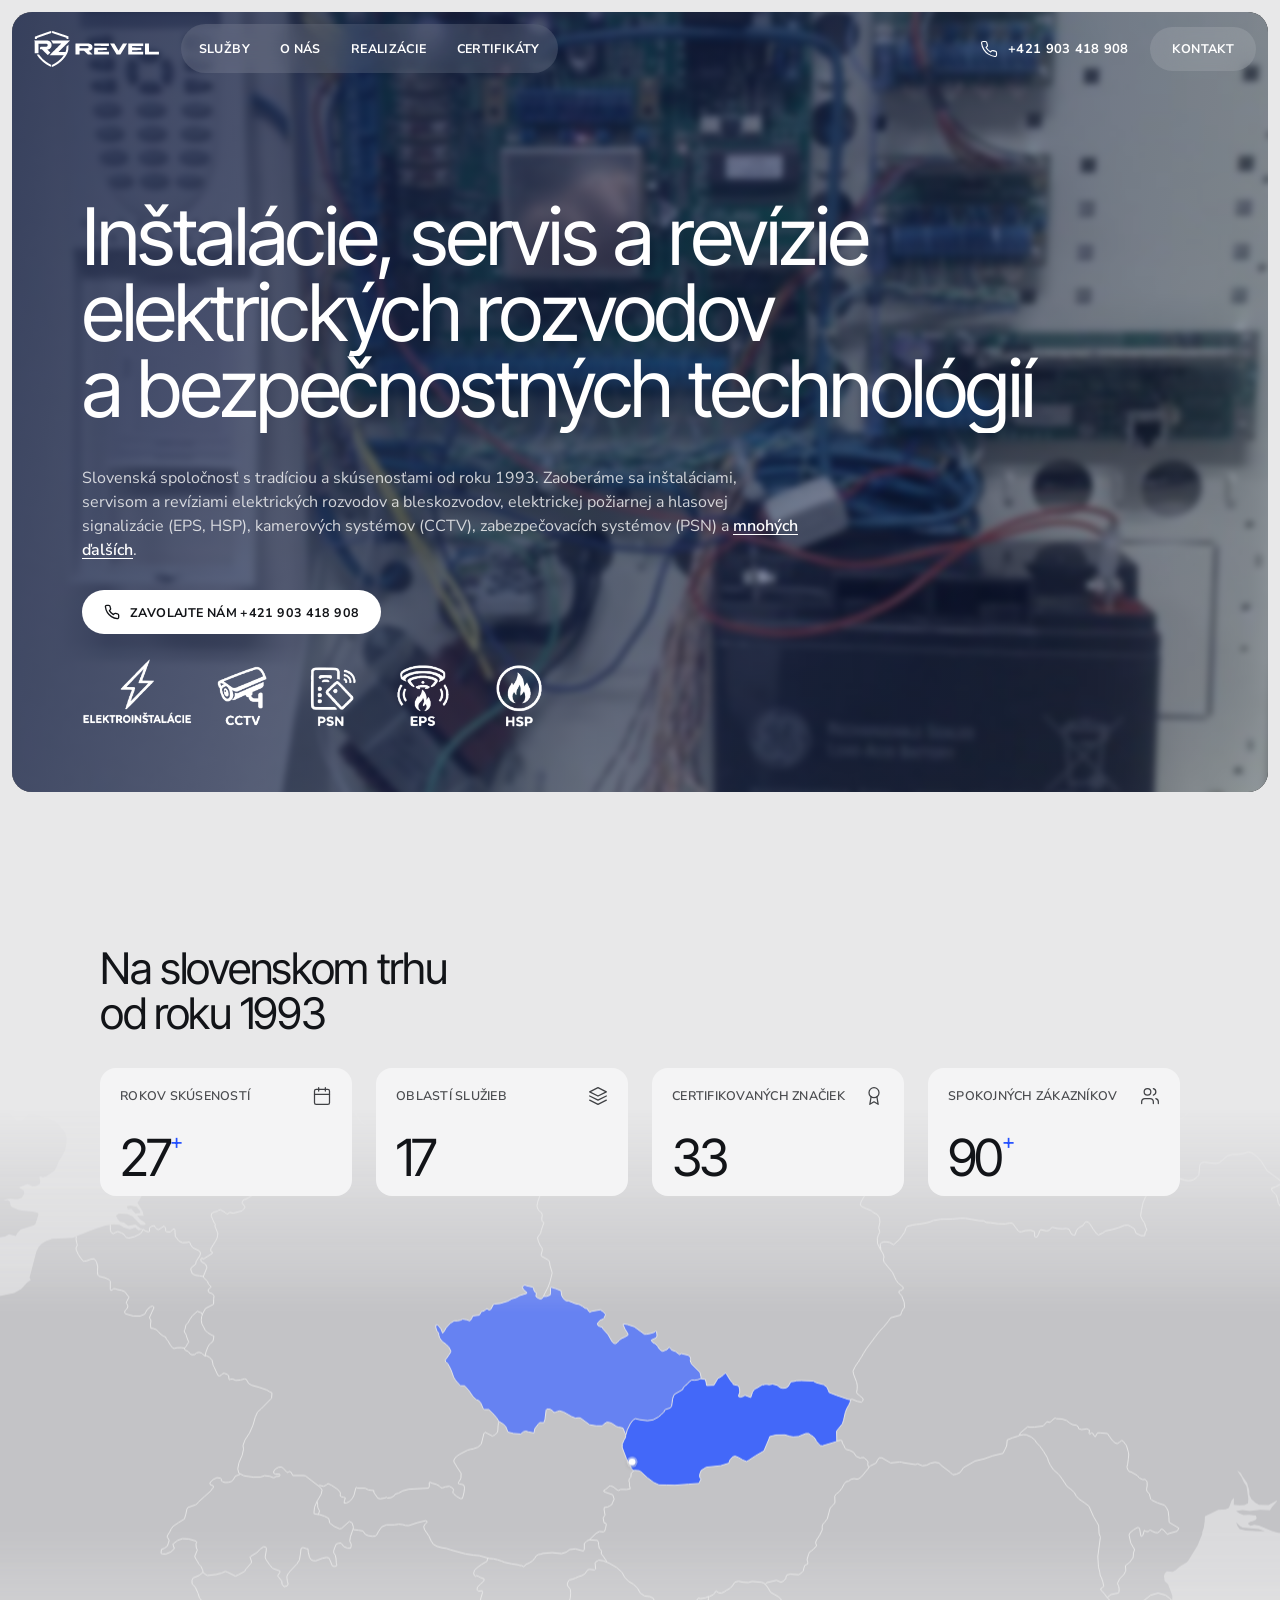
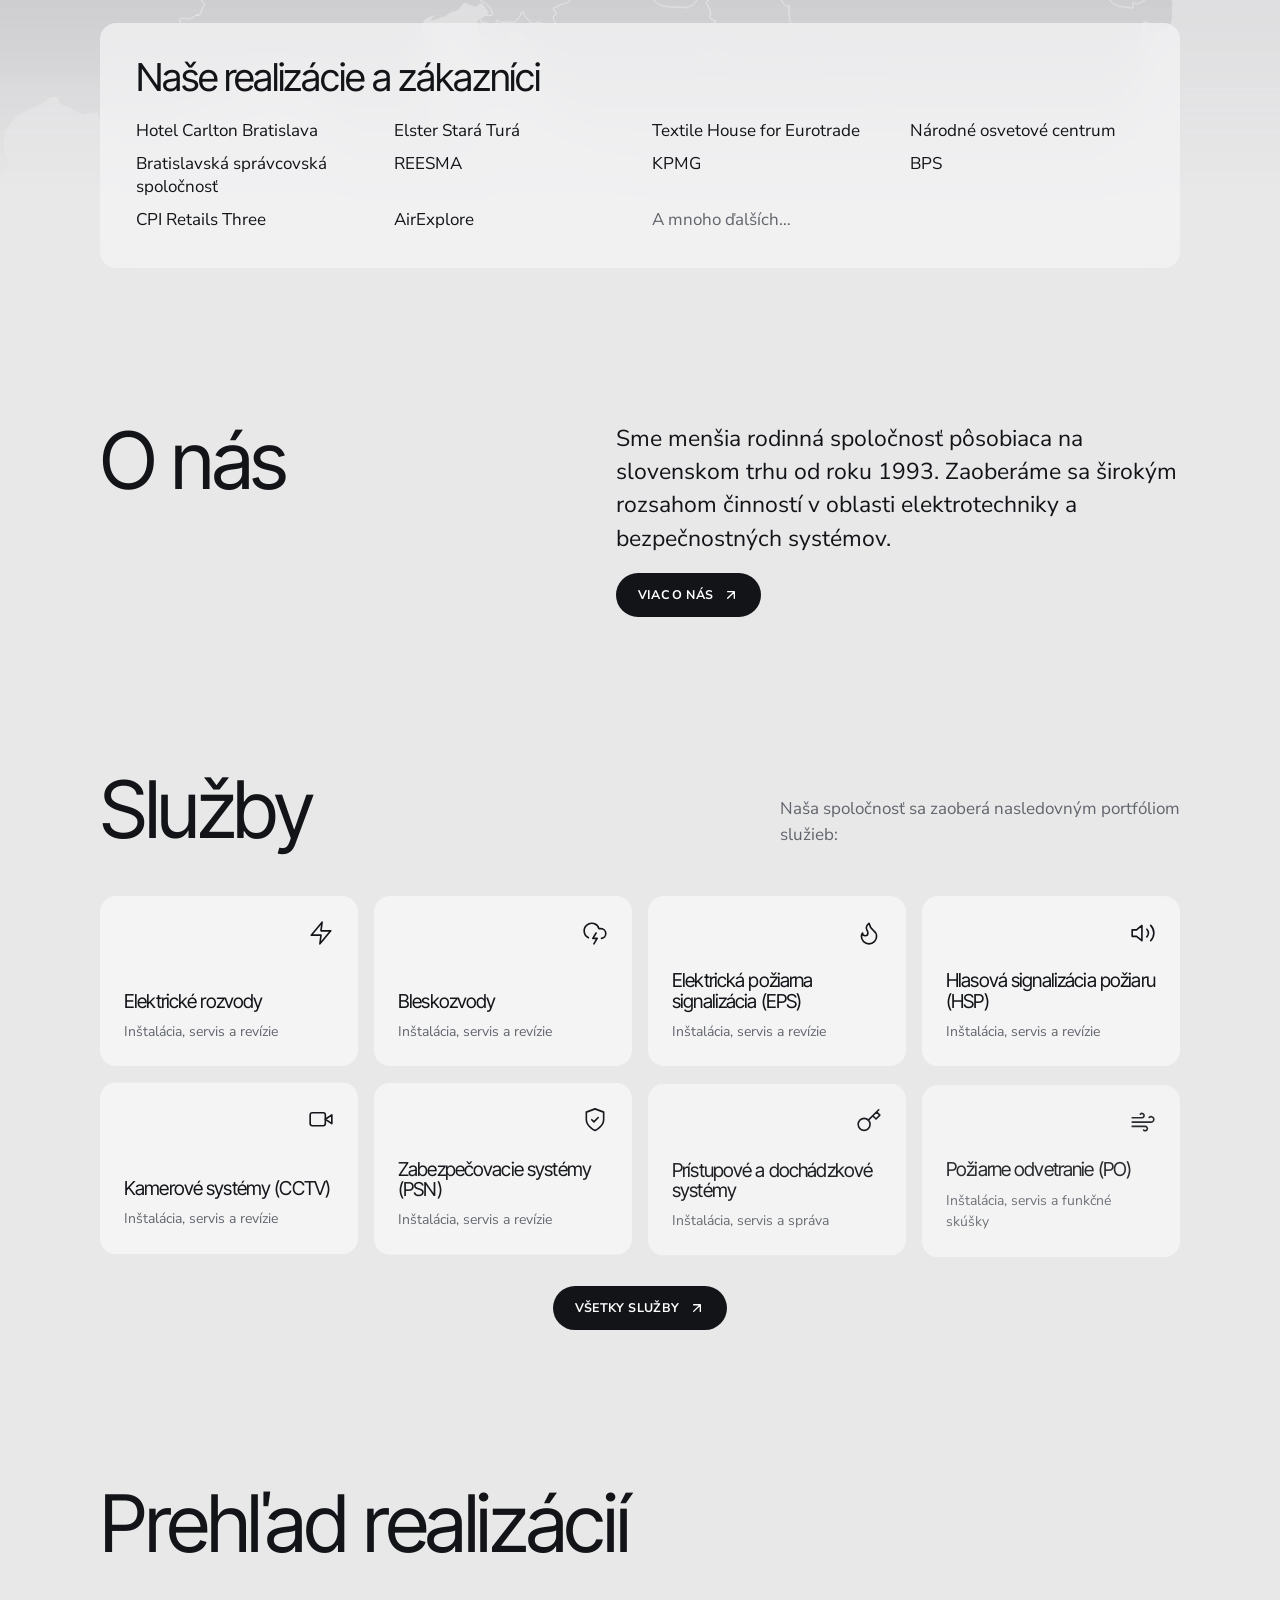
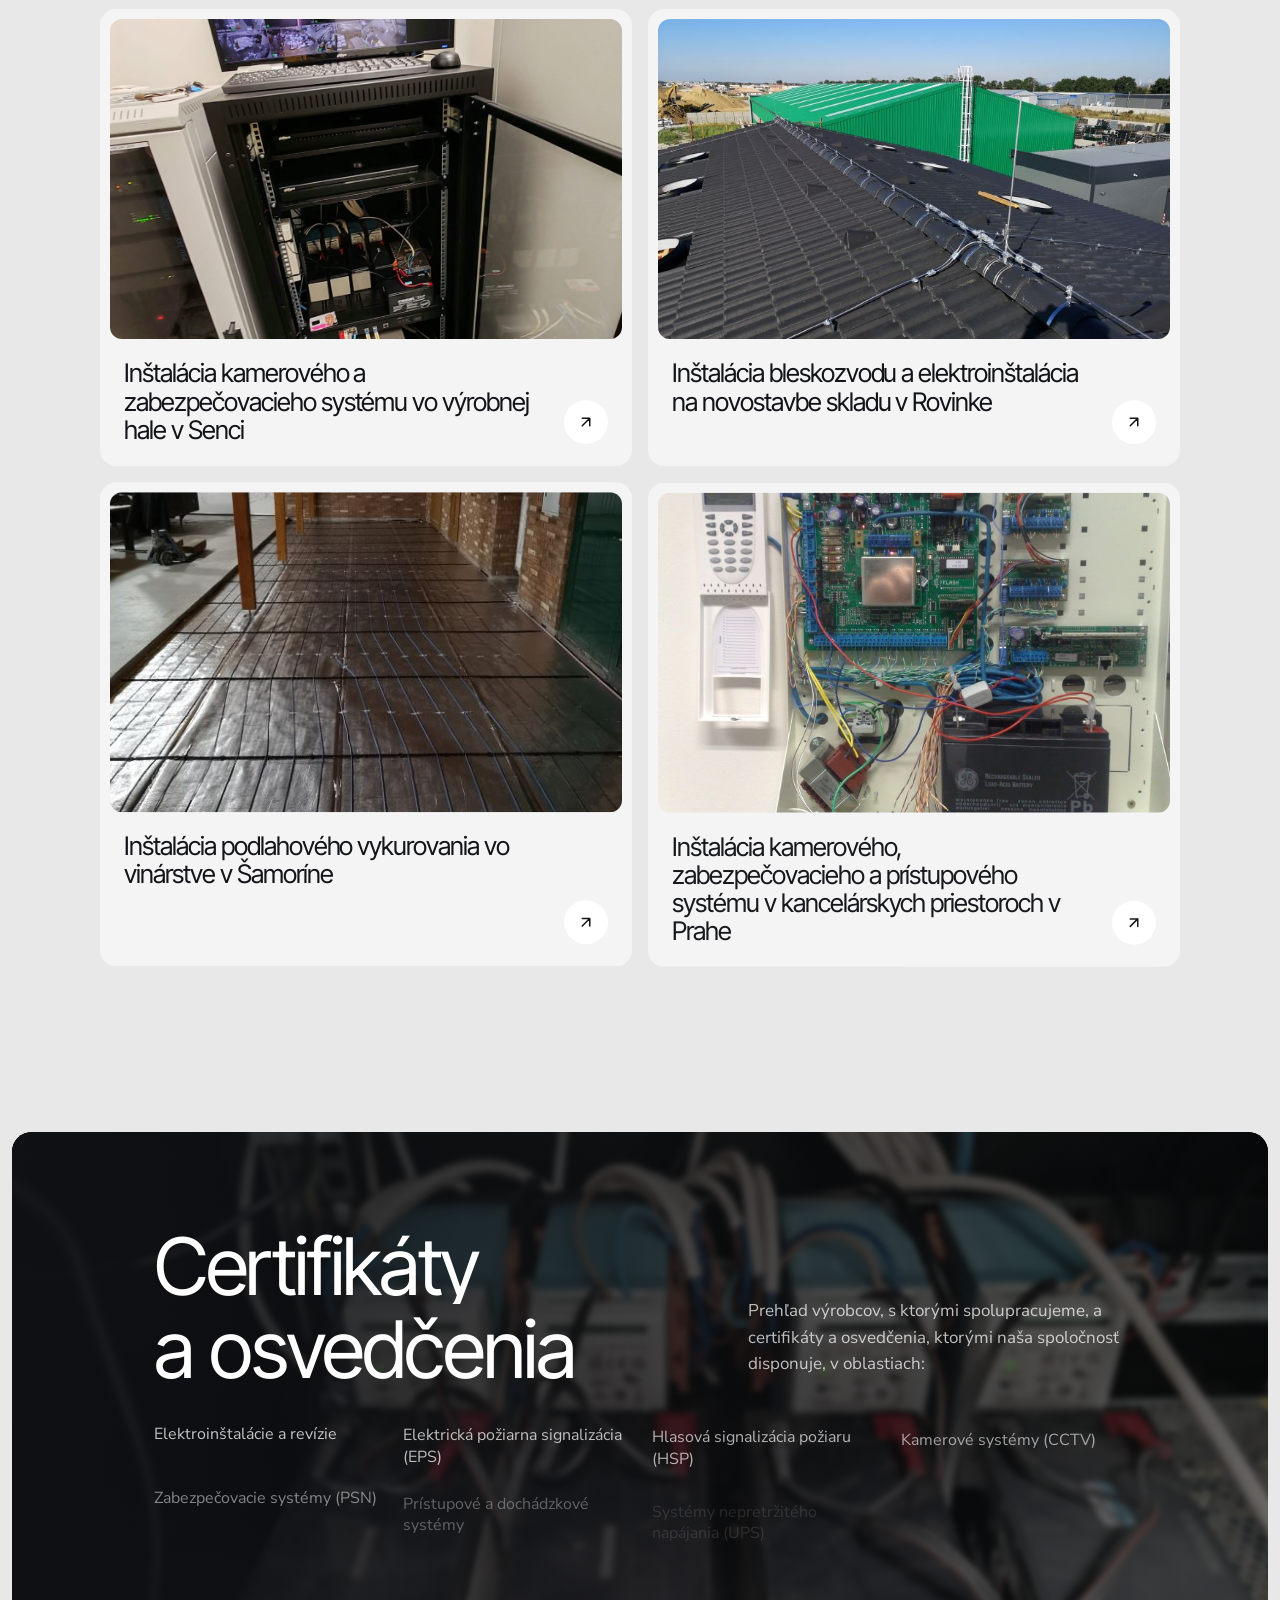
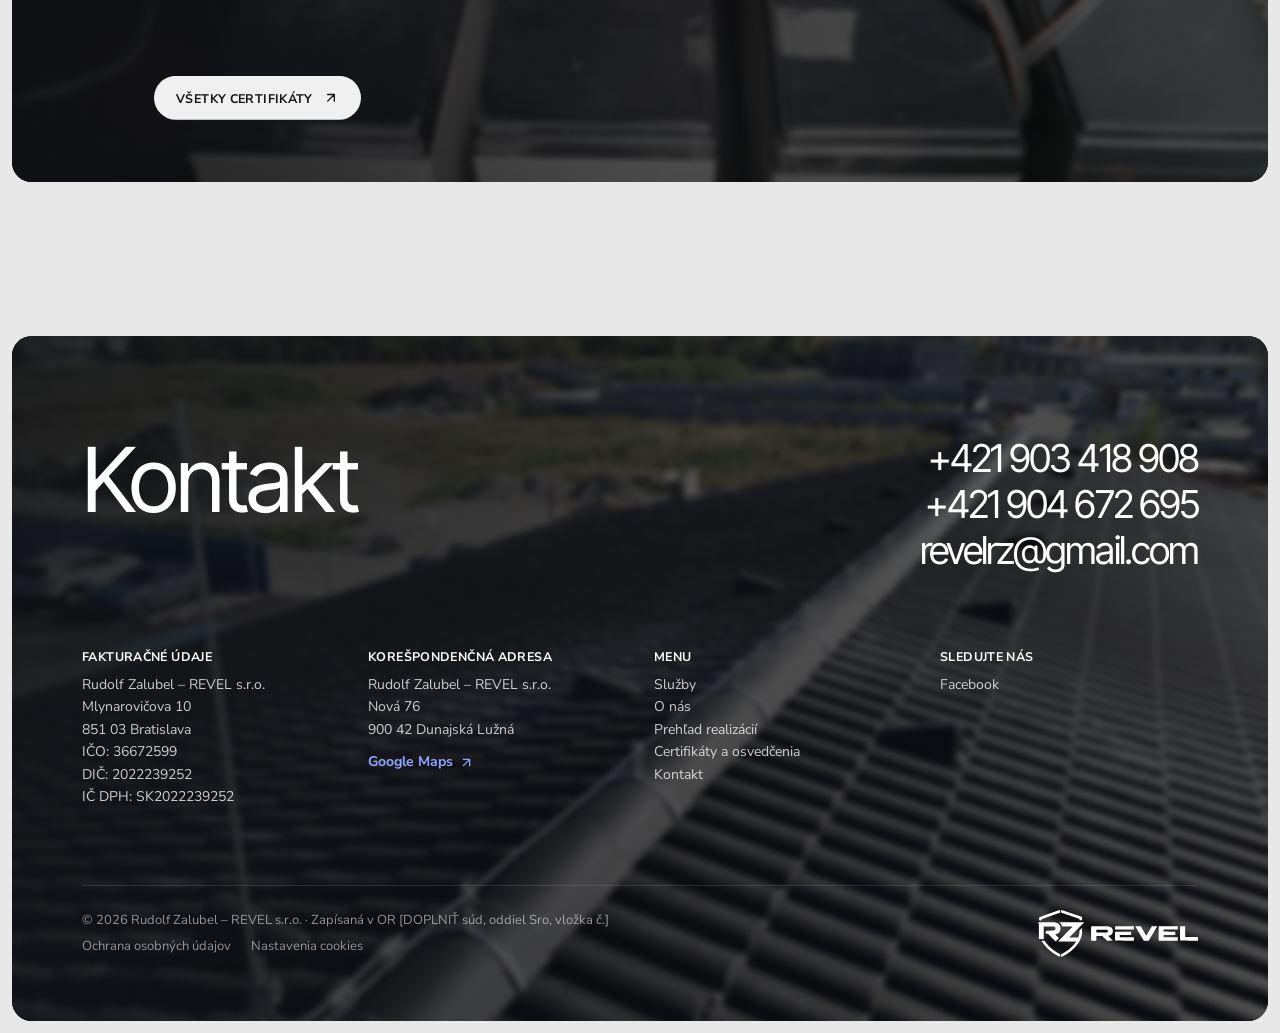
==== commit 179d26db: "Zapracovanie pripomienok klienta - nové stránky Služby a O nás, skrátené sekcie na úvode - nové text" ====
--- a/index.html
+++ b/index.html
@@ -3,9 +3,10 @@
 <head>
   <meta charset="utf-8">
   <meta name="viewport" content="width=device-width, initial-scale=1">
-  <title>RZ REVEL – inštalácie, servis a revízie elektrických systémov</title>
-  <meta name="description" content="Rudolf Zalubel – REVEL s.r.o. Slovenská spoločnosť s dlhoročnou tradíciou a skúsenosťami. Inštalácie, servis a revízie elektrických systémov a elektroinštalácií.">
-  <link rel="icon" href="img/favicon.svg" type="image/svg+xml">
+  <title>RZ REVEL – inštalácie, servis a revízie elektrických rozvodov a bezpečnostných technológií</title>
+  <meta name="description" content="Rudolf Zalubel – REVEL s.r.o. Slovenská spoločnosť s tradíciou a skúsenosťami od roku 1993. Inštalácie, servis a revízie elektrických rozvodov a bezpečnostných technológií.">
+  <link rel="icon" href="img/favicon.png" type="image/png">
+  <link rel="apple-touch-icon" href="img/apple-touch-icon.png">
   <link rel="preload" href="fonts/inter-tight-latin.woff2" as="font" type="font/woff2" crossorigin>
   <link rel="stylesheet" href="css/style.css">
 </head>
@@ -32,17 +33,25 @@
   <symbol id="i-key" viewBox="0 0 24 24"><circle cx="7.5" cy="15.5" r="5.5"/><path d="m21 2-9.6 9.6M15.5 7.5l3 3L22 7l-3-3"/></symbol>
   <symbol id="i-users" viewBox="0 0 24 24"><path d="M16 21v-2a4 4 0 0 0-4-4H6a4 4 0 0 0-4 4v2"/><circle cx="9" cy="7" r="4"/><path d="M22 21v-2a4 4 0 0 0-3-3.87M16 3.13a4 4 0 0 1 0 7.75"/></symbol>
   <symbol id="i-gate" viewBox="0 0 24 24"><path d="M4 21V5M4 9h17M8 9l3-4M13 9l3-4M18 9l3-4M2 21h4"/></symbol>
+  <symbol id="i-volume" viewBox="0 0 24 24"><path d="M11 5 6 9H2v6h4l5 4V5z"/><path d="M15.54 8.46a5 5 0 0 1 0 7.07M19.07 4.93a10 10 0 0 1 0 14.14"/></symbol>
+  <symbol id="i-shield" viewBox="0 0 24 24"><path d="M12 22s8-4 8-10V5l-8-3-8 3v7c0 6 8 10 8 10z"/><path d="m9 12 2 2 4-4"/></symbol>
+  <symbol id="i-wind" viewBox="0 0 24 24"><path d="M9.59 4.59A2 2 0 1 1 11 8H2M12.59 19.41A2 2 0 1 0 14 16H2M17.73 7.73A2.5 2.5 0 1 1 19.5 12H2"/></symbol>
+  <symbol id="i-exit" viewBox="0 0 24 24"><path d="M9 21H5a2 2 0 0 1-2-2V5a2 2 0 0 1 2-2h4M16 17l5-5-5-5M21 12H9"/></symbol>
+  <symbol id="i-plug" viewBox="0 0 24 24"><path d="M12 22v-5M9 8V2M15 8V2M18 8v5a4 4 0 0 1-4 4h-4a4 4 0 0 1-4-4V8z"/></symbol>
+  <symbol id="i-wall" viewBox="0 0 24 24"><rect x="3" y="3" width="18" height="18" rx="2"/><path d="M12 9v6M16 15v6M16 3v6M3 15h18M3 9h18M8 15v6M8 3v6"/></symbol>
+  <symbol id="i-network" viewBox="0 0 24 24"><rect x="16" y="16" width="6" height="6" rx="1"/><rect x="2" y="16" width="6" height="6" rx="1"/><rect x="9" y="2" width="6" height="6" rx="1"/><path d="M5 16v-3a1 1 0 0 1 1-1h12a1 1 0 0 1 1 1v3M12 12V8"/></symbol>
+  <symbol id="i-smarthome" viewBox="0 0 24 24"><path d="M3 10.5 12 3l9 7.5V20a1 1 0 0 1-1 1H4a1 1 0 0 1-1-1z"/><path d="M8.5 15a5 5 0 0 1 7 0M10.5 17.5a2 2 0 0 1 3 0"/></symbol>
 </svg>
 
 <a class="skip-link" href="#obsah">Preskočiť na obsah</a>
 
 <!-- ================= HLAVIČKA ================= -->
 <header class="header">
-  <a class="logo" href="index.html" aria-label="RZ REVEL – úvod">RZ</a>
+  <a class="logo" href="index.html" aria-label="RZ REVEL – úvod"><img src="img/logo-white.svg" alt="" width="3652" height="1054"></a>
   <nav class="nav" aria-label="Hlavná navigácia">
     <ul>
-      <li><a href="index.html#sluzby">Služby</a></li>
-      <li><a href="index.html#o-nas">O nás</a></li>
+      <li><a href="sluzby.html">Služby</a></li>
+      <li><a href="o-nas.html">O nás</a></li>
       <li><a href="realizacie.html">Realizácie</a></li>
       <li><a href="certifikaty.html">Certifikáty</a></li>
     </ul>
@@ -56,8 +65,8 @@
 
 <div class="mobile-menu" id="mobile-menu">
   <nav aria-label="Mobilná navigácia">
-    <a class="mobile-link" href="index.html#sluzby">Služby</a>
-    <a class="mobile-link" href="index.html#o-nas">O nás</a>
+    <a class="mobile-link" href="sluzby.html">Služby</a>
+    <a class="mobile-link" href="o-nas.html">O nás</a>
     <a class="mobile-link" href="realizacie.html">Realizácie</a>
     <a class="mobile-link" href="certifikaty.html">Certifikáty</a>
     <a class="mobile-link" href="kontakt.html">Kontakt</a>
@@ -77,19 +86,18 @@
       <div class="bg"><img src="img/realizacie/praha-6.jpg" alt=""></div>
       <div class="hero-inner">
         <h1>
-          <span class="line"><span>Elektroinštalácie,</span></span>
-          <span class="line"><span>servis a revízie</span></span>
-          <span class="line"><span>pod jednou strechou.</span></span>
+          <span class="line"><span>Inštalácie, servis a revízie</span></span>
+          <span class="line"><span>elektrických rozvodov</span></span>
+          <span class="line"><span>a bezpečnostných technológií</span></span>
         </h1>
         <div class="hero-bottom">
           <div class="hero-lead">
-            <p class="hero-text" data-intro>Slovenská spoločnosť s dlhoročnou tradíciou a skúsenosťami. Zaoberáme sa inštaláciami, servisom a revíziami rôznych elektrických systémov a elektroinštalácií.</p>
+            <p class="hero-text" data-intro>Slovenská spoločnosť s tradíciou a skúsenosťami od roku 1993. Zaoberáme sa inštaláciami, servisom a revíziami elektrických rozvodov a bleskozvodov, elektrickej požiarnej a hlasovej signalizácie (EPS, HSP), kamerových systémov (CCTV), zabezpečovacích systémov (PSN) a <a href="sluzby.html">mnohých ďalších</a>.</p>
             <div class="hero-actions" data-intro>
-              <a class="pill pill--light" href="kontakt.html#formular">Nezáväzná ponuka<svg class="icon"><use href="#i-arrow"/></svg></a>
-              <a class="pill pill--glass" href="#sluzby">Naše služby</a>
+              <a class="pill pill--light" href="tel:+421903418908" aria-label="Zavolajte nám: +421 903 418 908"><svg class="icon"><use href="#i-phone"/></svg>Zavolajte nám +421 903 418 908</a>
             </div>
           </div>
-          <span class="wordmark-sm" data-intro>RZ REVEL</span>
+          <img class="hero-picto" data-intro src="img/piktogramy.png" width="1600" height="242" alt="Elektroinštalácie, CCTV, PSN, EPS, HSP">
         </div>
       </div>
     </section>
@@ -110,7 +118,7 @@
         </div>
         <div class="card stat">
           <div class="card-top"><span class="caps">Oblastí služieb</span><svg class="icon"><use href="#i-layers"/></svg></div>
-          <div class="stat-value" data-count="11">11</div>
+          <div class="stat-value" data-count="19">19</div>
         </div>
         <div class="card stat">
           <div class="card-top"><span class="caps">Certifikovaných značiek</span><svg class="icon"><use href="#i-award"/></svg></div>
@@ -160,8 +168,8 @@
     <div class="wrap about">
       <h2 class="h2" data-lines><span class="line"><span>O nás</span></span></h2>
       <div class="about-text" data-reveal>
-        <p>Naša spoločnosť pôsobí na slovenskom trhu od roku 1993, kedy sme pôsobili vo forme živnosti a od roku 2006 sme sa stali spoločnosťou s ručením obmedzeným. Zaoberáme sa širokým rozsahom činností v oblasti elektrotechniky.</p>
-        <p>Vo všetkých oblastiach, ktorým sa venujeme sme odborne vyškolení, certifikovaní a máme s ich výkonom bohaté a dlhoročné skúsenosti, čoho dôkazom je aj mnoho spokojných a stálych zákazníkov, ktorí sa na nás aj po rokoch radi znova obracajú s novými požiadavkami.</p>
+        <p>Sme menšia rodinná spoločnosť pôsobiaca na slovenskom trhu od roku 1993. Zaoberáme sa širokým rozsahom činností v oblasti elektrotechniky a bezpečnostných systémov.</p>
+        <div><a class="pill pill--dark" href="o-nas.html">Viac o nás<svg class="icon"><use href="#i-arrow"/></svg></a></div>
       </div>
     </div>
   </section>
@@ -171,7 +179,7 @@
     <div class="wrap">
       <div class="head">
         <h2 class="h2" data-lines><span class="line"><span>Služby</span></span></h2>
-        <p data-reveal>Naša spoločnosť sa zaoberá nasledovnými službami.</p>
+        <p data-reveal>Naša spoločnosť sa zaoberá nasledovným portfóliom služieb:</p>
       </div>
       <ul class="services" data-reveal-group>
         <li class="card service">
@@ -179,46 +187,35 @@
           <div><h3>Elektrické rozvody</h3><p>Inštalácia, servis a revízie</p></div>
         </li>
         <li class="card service">
-          <div class="card-top"><svg class="icon"><use href="#i-thermo"/></svg></div>
-          <div><h3>Elektrické podlahové vykurovanie</h3><p>Inštalácia a servis · vykurovanie odporovými káblami</p></div>
-        </li>
-        <li class="card service">
-          <div class="card-top"><svg class="icon"><use href="#i-flame"/></svg></div>
-          <div><h3>Elektrická požiarna signalizácia (EPS) a požiarny rozhlas (PER)</h3><p>Inštalácia, servis a revízie</p></div>
-        </li>
-        <li class="card service">
-          <div class="card-top"><svg class="icon"><use href="#i-video"/></svg></div>
-          <div><h3>Kamerové (CCTV) a zabezpečovacie (PSN) systémy</h3><p>Inštalácia, servis a revízie</p></div>
-        </li>
-        <li class="card service">
-          <div class="card-top"><svg class="icon"><use href="#i-speaker"/></svg></div>
-          <div><h3>Ozvučovacia technika</h3><p>Inštalácia a servis</p></div>
-        </li>
-        <li class="card service">
           <div class="card-top"><svg class="icon"><use href="#i-storm"/></svg></div>
           <div><h3>Bleskozvody</h3><p>Inštalácia, servis a revízie</p></div>
         </li>
         <li class="card service">
-          <div class="card-top"><svg class="icon"><use href="#i-battery"/></svg></div>
-          <div><h3>Systémy nepretržitého napájania (UPS)</h3><p>Inštalácia, servis a revízie</p></div>
-        </li>
-        <li class="card service">
-          <div class="card-top"><svg class="icon"><use href="#i-bulb"/></svg></div>
-          <div><h3>LED osvetlenie interiérov a exteriérov</h3><p>Inštalácia</p></div>
-        </li>
-        <li class="card service">
-          <div class="card-top"><svg class="icon"><use href="#i-intercom"/></svg></div>
-          <div><h3>Audio/Video vrátniky</h3><p>Inštalácia</p></div>
+          <div class="card-top"><svg class="icon"><use href="#i-flame"/></svg></div>
+          <div><h3>Elektrická požiarna signalizácia (EPS)</h3><p>Inštalácia, servis a revízie</p></div>
+        </li>
+        <li class="card service">
+          <div class="card-top"><svg class="icon"><use href="#i-volume"/></svg></div>
+          <div><h3>Hlasová signalizácia požiaru (HSP)</h3><p>Inštalácia, servis a revízie</p></div>
+        </li>
+        <li class="card service">
+          <div class="card-top"><svg class="icon"><use href="#i-video"/></svg></div>
+          <div><h3>Kamerové systémy (CCTV)</h3><p>Inštalácia, servis a revízie</p></div>
+        </li>
+        <li class="card service">
+          <div class="card-top"><svg class="icon"><use href="#i-shield"/></svg></div>
+          <div><h3>Zabezpečovacie systémy (PSN)</h3><p>Inštalácia, servis a revízie</p></div>
         </li>
         <li class="card service">
           <div class="card-top"><svg class="icon"><use href="#i-key"/></svg></div>
-          <div><h3>Prístupové a dochádzkové systémy</h3><p>Inštalácia a servis</p></div>
-        </li>
-        <li class="card service">
-          <div class="card-top"><svg class="icon"><use href="#i-gate"/></svg></div>
-          <div><h3>Pohony brán a vjazdových bariér</h3><p>Inštalácia a servis</p></div>
+          <div><h3>Prístupové a dochádzkové systémy</h3><p>Inštalácia, servis a správa</p></div>
+        </li>
+        <li class="card service">
+          <div class="card-top"><svg class="icon"><use href="#i-wind"/></svg></div>
+          <div><h3>Požiarne odvetranie (PO)</h3><p>Inštalácia, servis a funkčné skúšky</p></div>
         </li>
       </ul>
+      <div class="center" data-reveal><a class="pill pill--dark" href="sluzby.html">Všetky služby<svg class="icon"><use href="#i-arrow"/></svg></a></div>
     </div>
   </section>
 
@@ -226,11 +223,11 @@
   <section class="section">
     <div class="wrap">
       <div class="head">
-        <h2 class="h2" data-lines><span class="line"><span>Galéria realizácií</span></span></h2>
+        <h2 class="h2" data-lines><span class="line"><span>Prehľad realizácií</span></span></h2>
       </div>
       <div class="projects" data-reveal-group>
         <a class="card project" href="realizacie.html#senec">
-          <div class="project-img"><img src="img/realizacie/senec-2.jpg" alt="Kamerový systém vo výrobnej hale v Senci" loading="lazy"></div>
+          <div class="project-img"><img src="img/realizacie/senec-7.jpg" alt="Kamerový systém vo výrobnej hale v Senci" loading="lazy"></div>
           <div class="project-body"><h3>Inštalácia kamerového a zabezpečovacieho systému vo výrobnej hale v Senci</h3><span class="arrow-circle"><svg class="icon"><use href="#i-arrow"/></svg></span></div>
         </a>
         <a class="card project" href="realizacie.html#rovinka">
@@ -253,44 +250,35 @@
   <section class="section">
     <div class="inset">
       <div class="dark-card cert-band">
-        <div class="bg"><img src="img/realizacie/senec-3.jpg" alt="" loading="lazy"></div>
+        <div class="bg"><img src="img/realizacie/senec-9.jpg" alt="" loading="lazy"></div>
         <div class="hero-inner wrap">
           <div class="head">
             <h2 class="h2" data-lines>
               <span class="line"><span>Certifikáty</span></span>
               <span class="line"><span>a osvedčenia</span></span>
             </h2>
-            <p data-reveal>Naša spoločnosť disponuje certifikátmi v oblastiach:</p>
+            <p data-reveal>Prehľad výrobcov, s ktorými spolupracujeme, a certifikáty a osvedčenia, ktorými naša spoločnosť disponuje, v oblastiach:</p>
           </div>
           <ul class="columns" data-reveal-group>
-            <li>Elektroinštalácie, bleskozvody a revízie elektrických zariadení</li>
-            <li>Podlahové vykurovanie</li>
-            <li>Elektrická požiarna signalizácia</li>
-            <li>Hlasová signalizácia požiaru</li>
-            <li>Požiarne prestupy</li>
-            <li>Automatické hasiace zariadenia</li>
-            <li>Kamerové systémy a systémy na rozpoznávanie ŠPZ</li>
-            <li>Zabezpečovacie systémy</li>
-            <li>Prístupové systémy a videovrátniky</li>
-            <li>Automatizácia a inteligentné ovládanie domácnosti</li>
-            <li>Pohony brán a vjazdové rampy</li>
-            <li>Záložné zdroje elektrickej energie</li>
+            <li>Elektroinštalácie a revízie</li>
+            <li>Elektrická požiarna signalizácia (EPS)</li>
+            <li>Hlasová signalizácia požiaru (HSP)</li>
+            <li>Kamerové systémy (CCTV)</li>
+            <li>Zabezpečovacie systémy (PSN)</li>
+            <li>Prístupové a dochádzkové systémy</li>
+            <li>Systémy nepretržitého napájania (UPS)</li>
+            <li>Požiarne prestupy a upchávky</li>
+            <li>Audio a Video vrátniky</li>
+            <li>Dátové rozvody / Štruktúrovaná kabeláž (ŠK)</li>
+            <li>LED osvetlenie interiérov a exteriérov</li>
+            <li>Pohony brán a vjazdových bariér</li>
+            <li>Elektrické podlahové vykurovanie</li>
+            <li>Smarthome / Inteligentná elektroinštalácia</li>
+            <li>Batériové stanice</li>
           </ul>
           <div data-reveal><a class="pill pill--light" href="certifikaty.html">Všetky certifikáty<svg class="icon"><use href="#i-arrow"/></svg></a></div>
         </div>
       </div>
-    </div>
-  </section>
-
-  <!-- ================= NOVINKY ================= -->
-  <section class="section">
-    <div class="wrap news">
-      <h2 class="h2" data-lines><span class="line"><span>Novinky</span></span></h2>
-      <article class="card news-card" data-reveal>
-        <div class="card-top"><span></span><svg class="icon"><use href="#i-thermo"/></svg></div>
-        <h3>Nové termostaty podlahového vykurovania s ovládaním cez Wifi / Internet</h3>
-        <p>Ovládajte svoje podlahové vykurovanie odkiaľkoľvek na svete. Stačí mať pripojenie na internet a nainštalovanú aplikáciu RM Heat. Aplikácia funguje s najnovšou radou termostatov s integrovaným Wifi modulom. Termostat jednoducho pripojíte na domácu sieť, vytvoríte si prihlásenie na službu Cloud a môžete regulovať vykurovanie vašej nehnuteľnosti pohodlnejšie ako nikdy predtým.</p>
-      </article>
     </div>
   </section>
 
@@ -322,9 +310,9 @@
         <div>
           <h3>Menu</h3>
           <ul>
-            <li><a href="index.html#sluzby">Služby</a></li>
-            <li><a href="index.html#o-nas">O nás</a></li>
-            <li><a href="realizacie.html">Galéria realizácií</a></li>
+            <li><a href="sluzby.html">Služby</a></li>
+            <li><a href="o-nas.html">O nás</a></li>
+            <li><a href="realizacie.html">Prehľad realizácií</a></li>
             <li><a href="certifikaty.html">Certifikáty a osvedčenia</a></li>
             <li><a href="kontakt.html">Kontakt</a></li>
           </ul>
@@ -342,7 +330,7 @@
             <button type="button" data-cookie-settings>Nastavenia cookies</button>
           </nav>
         </div>
-        <span class="wordmark-sm">RZ REVEL</span>
+        <img class="logo-mark" src="img/logo-white.svg" width="3652" height="1054" alt="RZ REVEL" loading="lazy">
       </div>
     </div>
   </footer>
--- a/css/style.css
+++ b/css/style.css
@@ -62,7 +62,7 @@
 img { max-width: 100%; display: block; }
 a { color: inherit; text-decoration: none; }
 button, input, textarea, select { font: inherit; color: inherit; }
-h1, h2, h3 { margin: 0; font-family: var(--display); font-weight: 400; letter-spacing: -0.055em; line-height: 0.98; }
+h1, h2, h3 { margin: 0; font-family: var(--display); font-weight: 400; letter-spacing: -0.03em; line-height: 0.98; }
 p { margin: 0; }
 ul, ol { margin: 0; padding: 0; list-style: none; }
 address { font-style: normal; }
@@ -117,11 +117,9 @@
   display: flex; align-items: center; gap: 12px; pointer-events: none;
 }
 .header > * { pointer-events: auto; }
-.logo {
-  width: 48px; height: 48px; border-radius: 50%; background: #fff; color: var(--ink);
-  display: grid; place-items: center; font-family: var(--display); font-weight: 700; font-size: 16px; letter-spacing: -0.03em;
-  box-shadow: 0 4px 16px rgba(0, 0, 0, .12); flex: none;
-}
+.logo { display: inline-flex; align-items: center; height: 48px; padding: 0 10px; border-radius: 999px; flex: none; transition: background .3s; }
+.logo img { display: block; height: 36px; width: auto; }
+.header.is-solid .logo { background: var(--glass-strong); }
 .nav { display: none; }
 .nav ul { display: flex; gap: 2px; padding: 4px; border-radius: 999px; background: var(--glass); backdrop-filter: blur(14px); -webkit-backdrop-filter: blur(14px); transition: background .3s; }
 .nav a { display: block; padding: 11px 14px; border-radius: 999px; color: #fff; font-size: 12.5px; font-weight: 700; letter-spacing: 0.03em; text-transform: uppercase; transition: background .2s; }
@@ -186,17 +184,23 @@
 .hero .bg img { filter: saturate(.75) brightness(.78) blur(3px); }
 .hero::after { background: linear-gradient(100deg, rgba(10, 24, 64, .74) 0%, rgba(14, 36, 96, .4) 55%, rgba(20, 50, 130, .18) 100%); }
 .hero-inner { display: grid; gap: 40px; padding: 140px clamp(20px, 6vw, 70px) clamp(36px, 5vw, 64px); }
-.hero h1 { font-size: clamp(44px, 6.6vw, 92px); letter-spacing: -0.06em; line-height: 0.96; max-width: 11.5em; }
+.hero h1 { font-size: clamp(36px, 6.2vw, 84px); letter-spacing: -0.03em; line-height: 0.96; }
 .hero-bottom { display: flex; flex-wrap: wrap; align-items: flex-end; justify-content: space-between; gap: 24px; }
-.hero-text { color: var(--on-dark); max-width: 36ch; font-size: 16px; line-height: 1.5; }
+.hero-text { color: var(--on-dark); max-width: 72ch; font-size: 16px; line-height: 1.5; }
+.hero-text a { color: #fff; font-weight: 600; text-decoration: underline; text-underline-offset: 3px; transition: opacity .25s; }
+.hero-text a:hover { opacity: .75; }
+.hero-picto { width: clamp(280px, 36vw, 520px); height: auto; }
+@media (max-width: 559px) { .hero-picto { width: 100%; } }
 .hero-lead { display: grid; gap: 28px; }
 .hero-actions { display: flex; flex-wrap: wrap; gap: 10px; }
 @media (max-width: 559px) { .hero-lead { width: 100%; } .hero-actions .pill { flex: 1 1 auto; justify-content: center; } }
-.wordmark-sm { font-family: var(--display); font-size: clamp(28px, 2.6vw, 36px); font-weight: 500; letter-spacing: -0.05em; line-height: 1; }
+.logo-mark { display: block; height: clamp(40px, 3.6vw, 52px); width: auto; }
 
 .page-hero { min-height: 440px; display: flex; flex-direction: column; justify-content: flex-end; }
 .page-hero .hero-inner { padding-top: 160px; }
-.page-hero h1 { font-size: clamp(44px, 7vw, 96px); }
+.page-hero h1 { font-size: clamp(44px, 6.2vw, 84px); }
+.page-hero--clear .bg img { filter: saturate(1.05) brightness(.82); transform: none; object-position: 50% 63%; }
+.page-hero--clear::after { background: linear-gradient(100deg, rgba(10, 24, 64, .62) 0%, rgba(14, 36, 96, .22) 45%, rgba(20, 50, 130, .08) 100%); }
 /* Karty hneď pod hero podstránky – na mobile bez veľkej medzery */
 @media (max-width: 559px) { .section--flush { padding-top: var(--inset); } }
 
@@ -204,12 +208,12 @@
    Dôvera – štatistiky + mapa + zoznam
    ========================================================================== */
 .reach { position: relative; }
-.reach .h2 { margin-bottom: clamp(32px, 4vw, 40px); }
+.reach .h2 { font-size: clamp(28px, 3.4vw, 46px); line-height: 1.04; margin-bottom: clamp(24px, 3vw, 32px); }
 .stats { position: relative; z-index: 2; display: grid; gap: 12px; grid-template-columns: repeat(2, 1fr); }
 @media (min-width: 900px) { .stats { grid-template-columns: repeat(4, 1fr); gap: 24px; } }
-.stat { display: flex; flex-direction: column; justify-content: space-between; gap: 28px; min-height: 168px; padding: 22px 24px 18px; }
+.stat { display: flex; flex-direction: column; justify-content: space-between; gap: 20px; min-height: 128px; padding: 18px 20px 16px; }
 .stat .caps { color: var(--ink); opacity: .75; }
-.stat-value { font-family: var(--display); font-size: clamp(54px, 7vw, 92px); letter-spacing: -0.065em; line-height: .9; }
+.stat-value { font-family: var(--display); font-size: clamp(40px, 4vw, 56px); letter-spacing: -0.065em; line-height: .9; }
 .stat-value sup { color: var(--blue); font-size: .42em; vertical-align: top; position: relative; top: -.1em; margin-left: .06em; letter-spacing: 0; }
 
 .map { position: relative; z-index: 1; width: min(100vw, 1440px); margin-left: calc(50% - min(50vw, 720px)); margin-top: clamp(-120px, -7vw, -24px); }
@@ -240,6 +244,20 @@
 /* ==========================================================================
    O nás
    ========================================================================== */
+.about-page { display: grid; gap: clamp(56px, 7vw, 88px); }
+@media (max-width: 559px) { .about-page { padding-top: 32px; } }
+.about-lead { max-width: 17em; font-family: var(--display); font-size: clamp(32px, 4.4vw, 56px); letter-spacing: -0.03em; line-height: 1.06; text-wrap: balance; }
+
+.about-body { display: grid; gap: 20px; color: var(--ink); font-size: clamp(16px, 1.4vw, 18px); line-height: 1.6; }
+@media (min-width: 900px) { .about-body { grid-template-columns: repeat(3, 1fr); gap: 40px; } }
+.about-body a { color: var(--blue); text-decoration: underline; text-underline-offset: 3px; }
+
+.about-clients { padding: clamp(24px, 3.4vw, 40px); }
+.about-clients .h3 { margin-bottom: 24px; }
+
+.about-cta { display: flex; flex-wrap: wrap; align-items: center; justify-content: space-between; gap: 20px 40px; }
+.about-cta p { max-width: 52ch; color: var(--muted); }
+@media (max-width: 559px) { .about-cta .pill { width: 100%; justify-content: center; } }
 .about { display: grid; gap: 32px 64px; }
 .about-text { display: grid; gap: 18px; font-size: clamp(19px, 1.8vw, 23px); line-height: 1.45; color: var(--ink); }
 .about-text p:last-child { color: var(--muted); font-size: 17px; }
@@ -250,15 +268,25 @@
    ========================================================================== */
 .services { display: grid; gap: 12px; grid-template-columns: 1fr; }
 @media (min-width: 640px) { .services { grid-template-columns: repeat(2, 1fr); } }
-@media (min-width: 1000px) { .services { grid-template-columns: repeat(3, 1fr); gap: 16px; } }
-.service { display: flex; flex-direction: column; justify-content: space-between; gap: 40px; min-height: 220px; transition: background .3s, color .3s; }
+@media (min-width: 1000px) { .services { grid-template-columns: repeat(4, 1fr); gap: 16px; } }
+.services-note { max-width: 72ch; margin-top: 28px; color: var(--muted); }
+.services-cta { margin-top: 20px; }
+.service { display: flex; flex-direction: column; justify-content: space-between; gap: 24px; min-height: 150px; transition: background .3s, color .3s; }
 .service .card-top { justify-content: flex-end; }
 .service .icon { width: 26px; height: 26px; opacity: 1; transition: color .3s; }
-.service h3 { font-size: clamp(24px, 2.2vw, 30px); letter-spacing: -0.045em; line-height: 1.05; }
+.service h3 { font-size: clamp(19px, 1.5vw, 21px); letter-spacing: -0.045em; line-height: 1.05; }
 .service p { margin-top: 10px; color: var(--muted); font-size: 14px; transition: color .3s; }
 .service:hover { background: var(--ink); color: #fff; }
 .service:hover .icon { color: #8ea6ff; }
 .service:hover p { color: rgba(255,255,255,.6); }
+@media (max-width: 639px) {
+  .services { gap: 8px; }
+  .service { display: grid; grid-template-columns: 24px 1fr; align-items: center; gap: 14px; min-height: 0; padding: 12px 16px; border-radius: var(--r-sm); }
+  .service .card-top { justify-content: flex-start; }
+  .service .icon { width: 22px; height: 22px; }
+  .service h3 { font-size: 17px; line-height: 1.15; }
+  .service p { margin-top: 3px; font-size: 13px; }
+}
 
 /* ==========================================================================
    Realizácie
@@ -281,14 +309,15 @@
 /* Detail realizácie */
 .case + .case { margin-top: clamp(72px, 9vw, 120px); }
 .case .head { margin-bottom: 24px; }
-.case h2 { font-size: clamp(30px, 3.6vw, 48px); letter-spacing: -0.05em; line-height: 1.02; }
+.case h2 { font-size: clamp(24px, 2.6vw, 34px); letter-spacing: -0.05em; line-height: 1.02; }
 .case-list { display: grid; gap: 10px; color: var(--muted); }
+.case-note { margin-top: 10px; max-width: 72ch; color: var(--muted); font-size: 15px; }
 .case-list li { padding-left: 18px; position: relative; }
 .case-list li::before { content: ""; position: absolute; left: 0; top: .6em; width: 7px; height: 7px; border-radius: 50%; background: var(--blue); }
-.gallery { display: grid; gap: 12px; grid-template-columns: repeat(2, 1fr); }
-@media (min-width: 760px) { .gallery { grid-template-columns: repeat(3, 1fr); gap: 16px; } .gallery--2 { grid-template-columns: repeat(2, 1fr); } }
+.gallery { display: grid; gap: 10px; grid-template-columns: repeat(3, 1fr); }
+@media (min-width: 640px) { .gallery { grid-template-columns: repeat(4, 1fr); gap: 12px; } }
+@media (min-width: 1000px) { .gallery { grid-template-columns: repeat(6, 1fr); } }
 .gallery button { padding: 0; border: 0; border-radius: var(--r-sm); overflow: hidden; cursor: zoom-in; aspect-ratio: 1; background: var(--card); }
-.gallery--2 button { aspect-ratio: 4 / 3; }
 .gallery img { width: 100%; height: 100%; object-fit: cover; transition: transform .6s; }
 .gallery button:hover img { transform: scale(1.05); }
 .lightbox { border: 0; padding: 0; background: transparent; max-width: min(92vw, 900px); max-height: 90vh; }
@@ -311,28 +340,23 @@
 .cert h3 { font-size: clamp(22px, 2vw, 27px); letter-spacing: -0.045em; line-height: 1.08; }
 .cert .brands { display: flex; flex-wrap: wrap; gap: 6px; }
 .chip { display: inline-block; padding: 5px 11px; border-radius: 999px; background: #fff; font-size: 13px; font-weight: 600; }
+.cert-text > h2 { margin-bottom: 24px; }
+.cert-text > h2:not(:first-child) { margin-top: clamp(48px, 6vw, 72px); }
+.cert-groups { display: grid; gap: 32px 48px; }
+@media (min-width: 760px) { .cert-groups { grid-template-columns: repeat(2, 1fr); } }
+.cert-group h3 { font-size: 21px; letter-spacing: -0.035em; line-height: 1.15; margin-bottom: 10px; }
+.cert-group p { color: var(--muted); }
 .cert-note { margin-top: 8px; color: var(--muted); font-size: 14px; }
 .cert--feature { background: var(--ink); color: #fff; }
 .cert--feature .cert-note { color: rgba(255,255,255,.65); }
 .cert--feature .chip { background: rgba(255,255,255,.12); color: #fff; }
 
 /* ==========================================================================
-   Novinky
-   ========================================================================== */
-.news { display: grid; gap: 24px 64px; align-items: start; }
-@media (min-width: 900px) { .news { grid-template-columns: 1fr 1.25fr; } }
-.news-card h3 { font-size: clamp(24px, 2.4vw, 32px); letter-spacing: -0.045em; line-height: 1.08; margin: 40px 0 14px; }
-.news-card p { color: var(--muted); }
-
-/* ==========================================================================
    Kontakt
    ========================================================================== */
-/* Formulár vľavo, kontaktné údaje vpravo (na mobile údaje hore) */
-.contact-layout { display: grid; gap: 12px; align-items: start; }
-.contact-layout .contact-grid { order: -1; }
-@media (min-width: 1000px) { .contact-layout { grid-template-columns: 1.15fr 1fr; gap: 16px; } .contact-layout .contact-grid { order: 0; } }
 .contact-grid { display: grid; gap: 12px; }
 @media (min-width: 560px) { .contact-grid { grid-template-columns: repeat(2, 1fr); } }
+@media (min-width: 1100px) { .contact-grid { grid-template-columns: repeat(4, 1fr); gap: 16px; } }
 .contact-card { display: flex; flex-direction: column; gap: 14px; }
 @media (min-width: 560px) { .contact-card { justify-content: space-between; gap: 24px; min-height: 200px; } }
 .contact-card h2 { font-size: 24px; letter-spacing: -0.045em; line-height: 1.1; }
@@ -341,25 +365,6 @@
 .contact-card .lines a:hover { color: var(--blue); }
 .text-link { display: inline-flex; align-items: center; gap: 6px; margin-top: 10px; color: var(--blue); font-weight: 700; font-size: 14px; }
 .text-link .icon { width: 15px; height: 15px; stroke-width: 2; }
-
-.form { display: grid; gap: 14px; padding: clamp(20px, 3vw, 32px); }
-.form-head { display: grid; gap: 12px; margin-bottom: 14px; }
-.form-head p { color: var(--muted); max-width: 46ch; }
-.form-row { display: grid; gap: 14px; }
-@media (min-width: 600px) { .form-row { grid-template-columns: 1fr 1fr; } }
-.field { display: grid; gap: 6px; }
-.field label { font-size: 13px; font-weight: 700; }
-.field input, .field textarea {
-  width: 100%; padding: 14px 16px; border: 1px solid transparent; border-radius: var(--r-sm); background: #fff;
-  font-size: 16px; transition: border-color .2s;
-}
-.field input:focus, .field textarea:focus { outline: none; border-color: var(--blue); }
-.field textarea { min-height: 150px; resize: vertical; }
-.consent { display: flex; gap: 12px; align-items: flex-start; font-size: 14px; color: var(--muted); }
-.consent input { width: 18px; height: 18px; margin-top: 2px; accent-color: var(--blue); flex: none; }
-.consent a { color: var(--blue); text-decoration: underline; }
-.form-note { font-size: 14px; background: #fff; padding: 12px 16px; border-radius: var(--r-sm); }
-.form .pill { justify-self: start; height: 50px; padding: 0 26px; }
 
 /* Textová stránka */
 .prose { max-width: 720px; }
@@ -386,7 +391,6 @@
 .footer-bottom nav { display: flex; flex-wrap: wrap; gap: 6px 20px; }
 .footer-bottom a:hover, .footer-bottom button:hover { color: #fff; }
 .footer-bottom button { background: none; border: 0; padding: 0; cursor: pointer; color: inherit; font-size: inherit; }
-.footer-bottom .wordmark-sm { color: #fff; }
 
 @media (prefers-reduced-motion: reduce) {
   html { scroll-behavior: auto; }
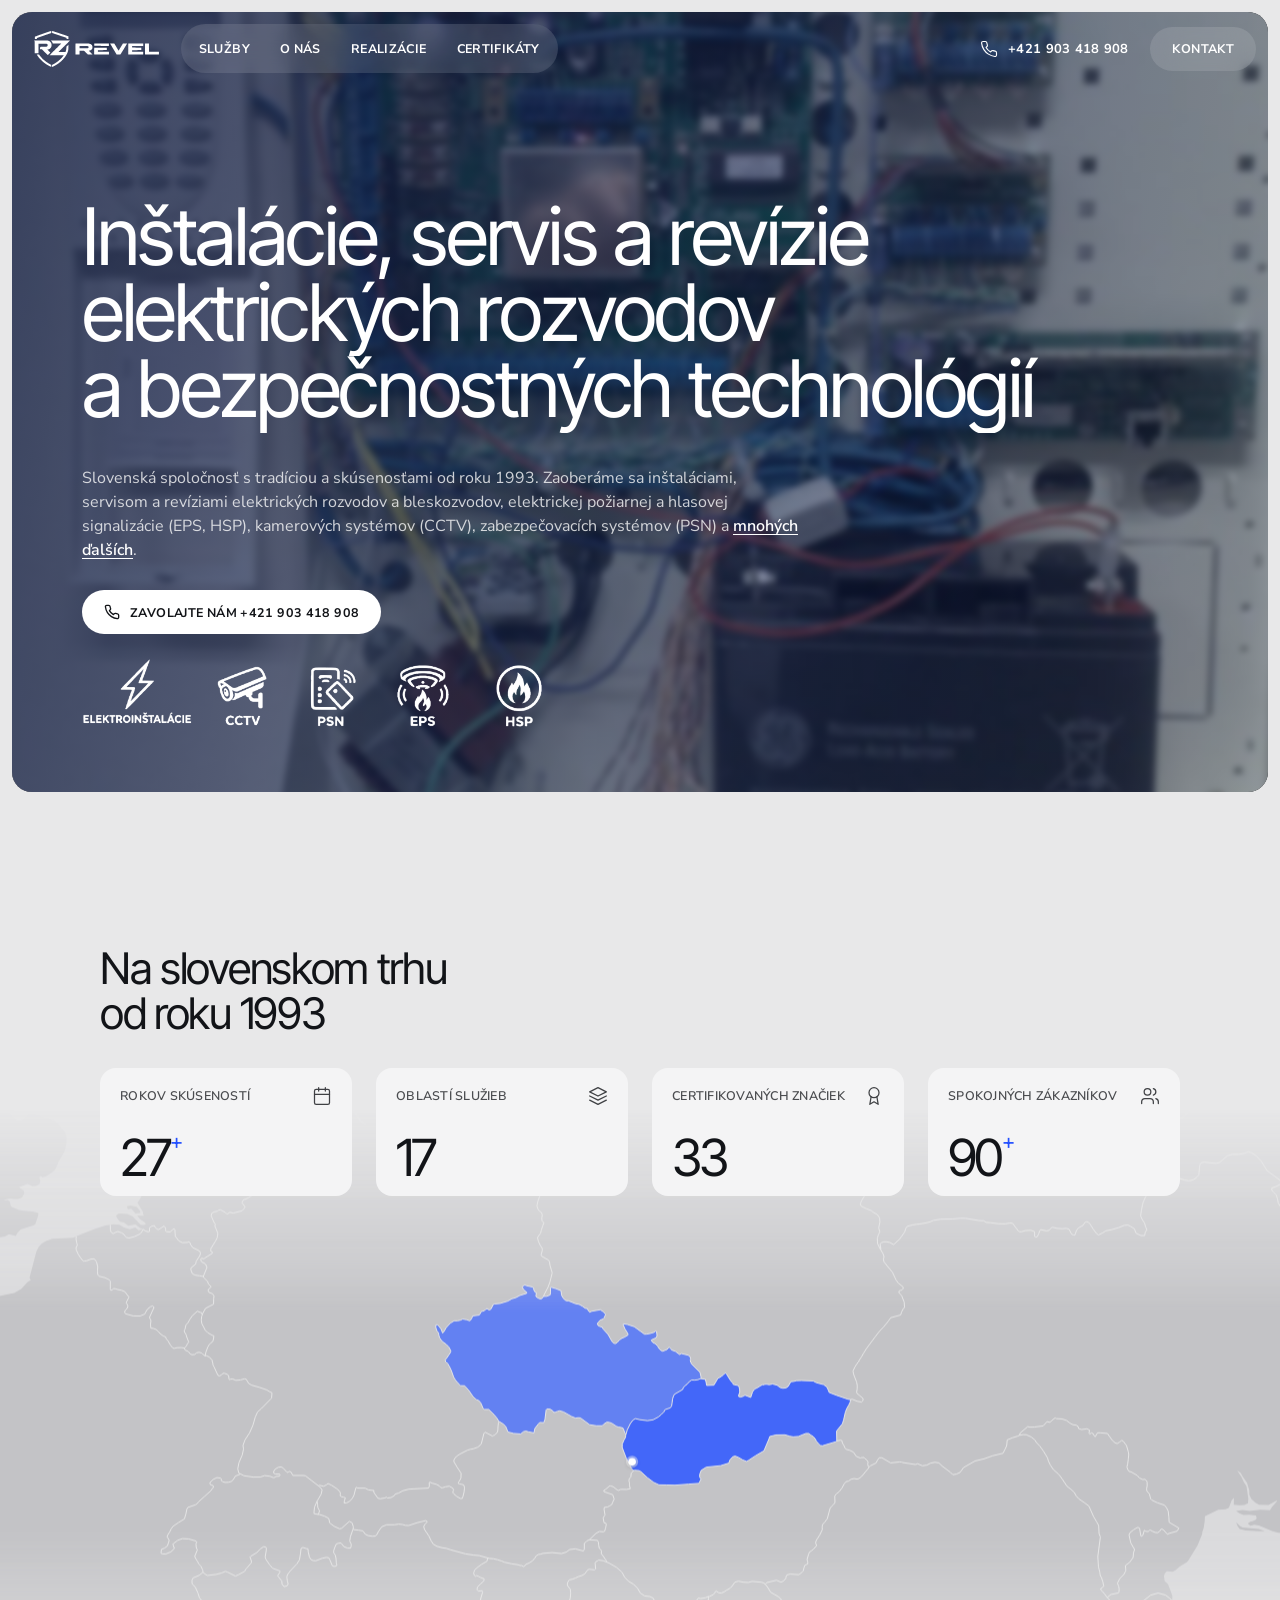
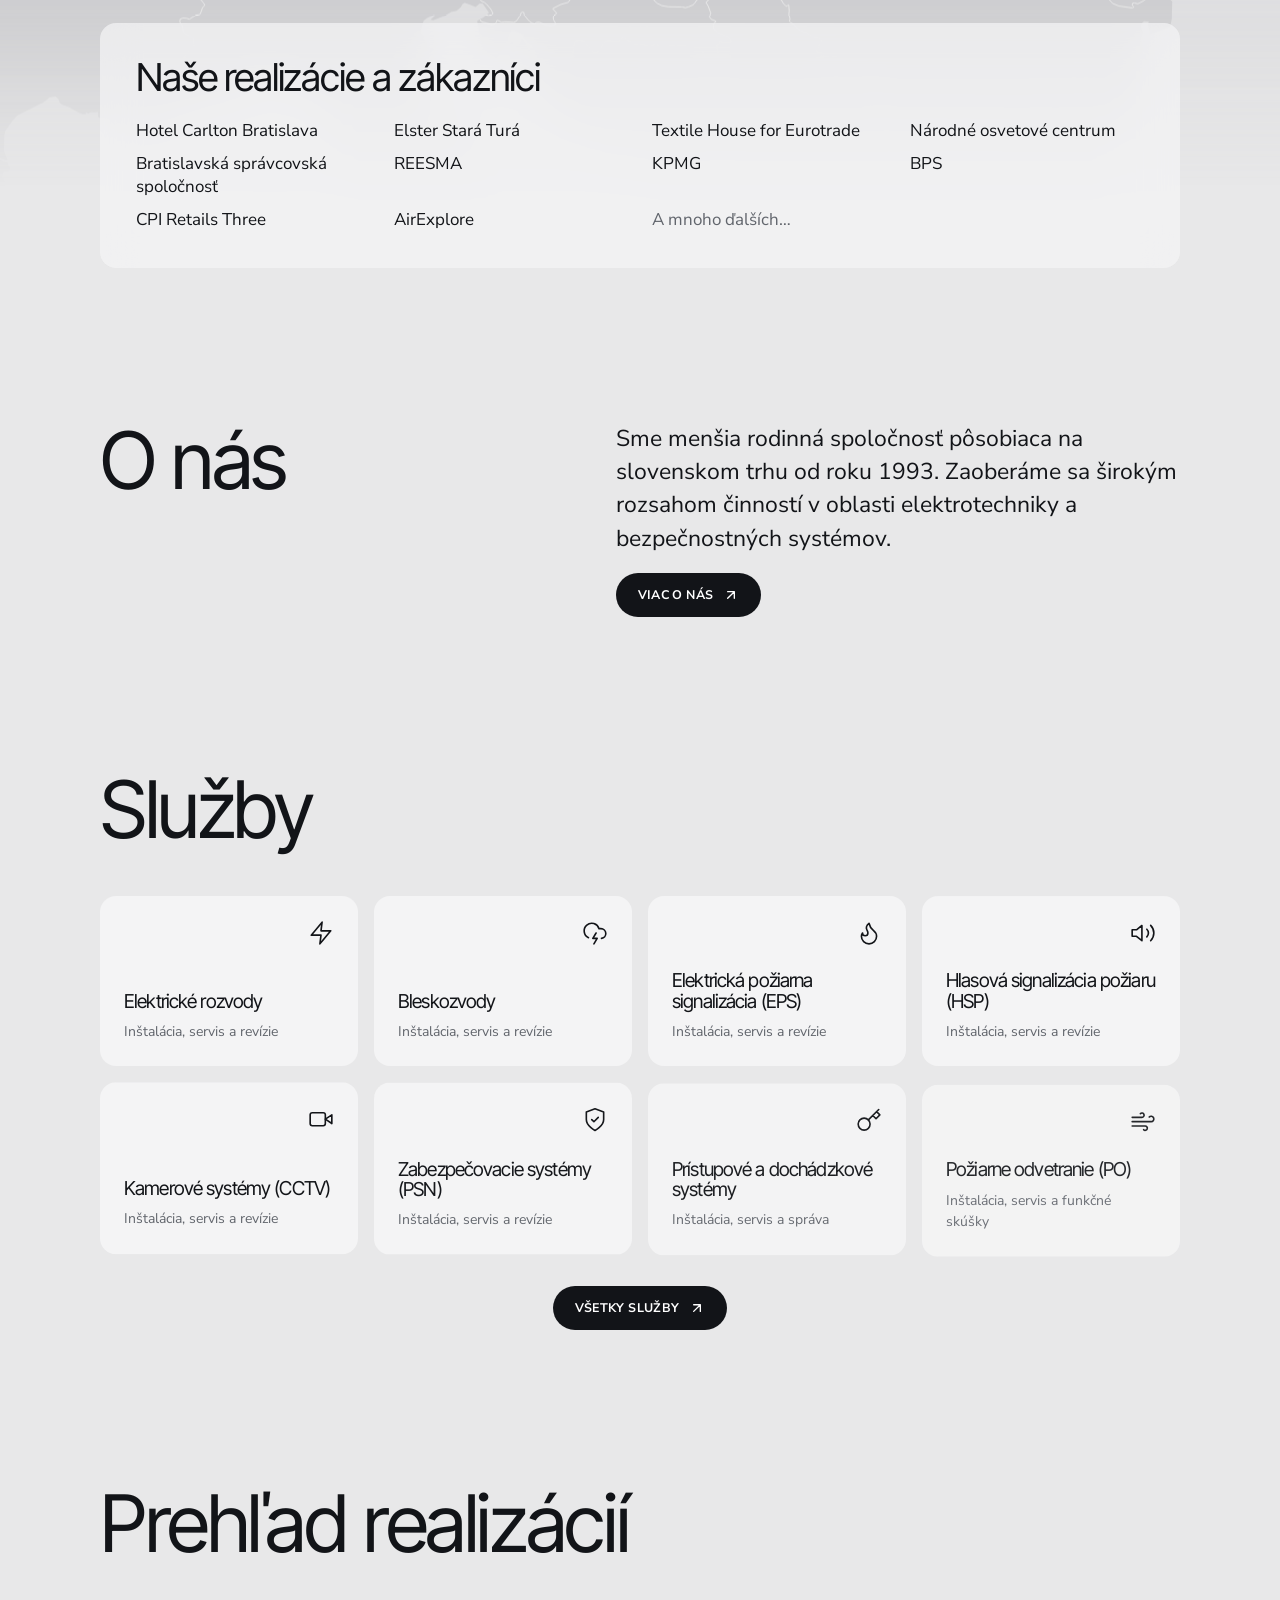
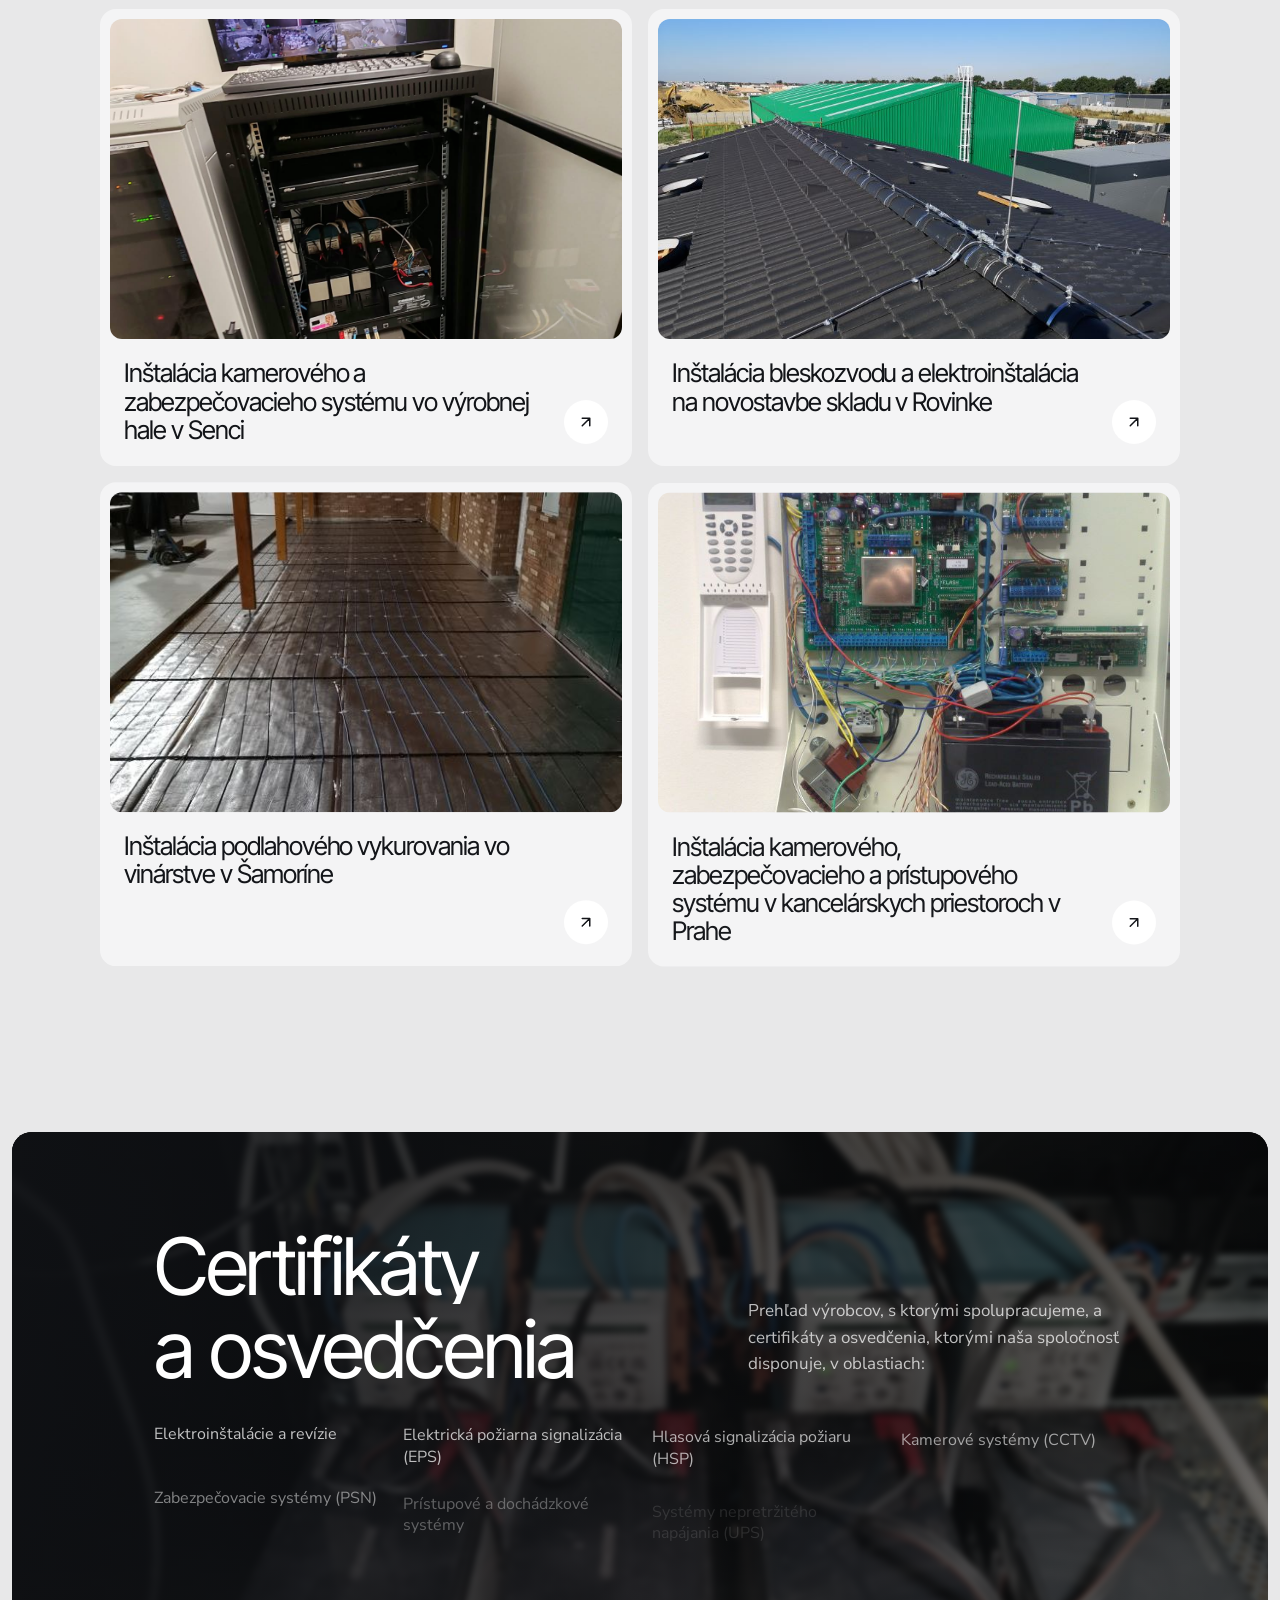
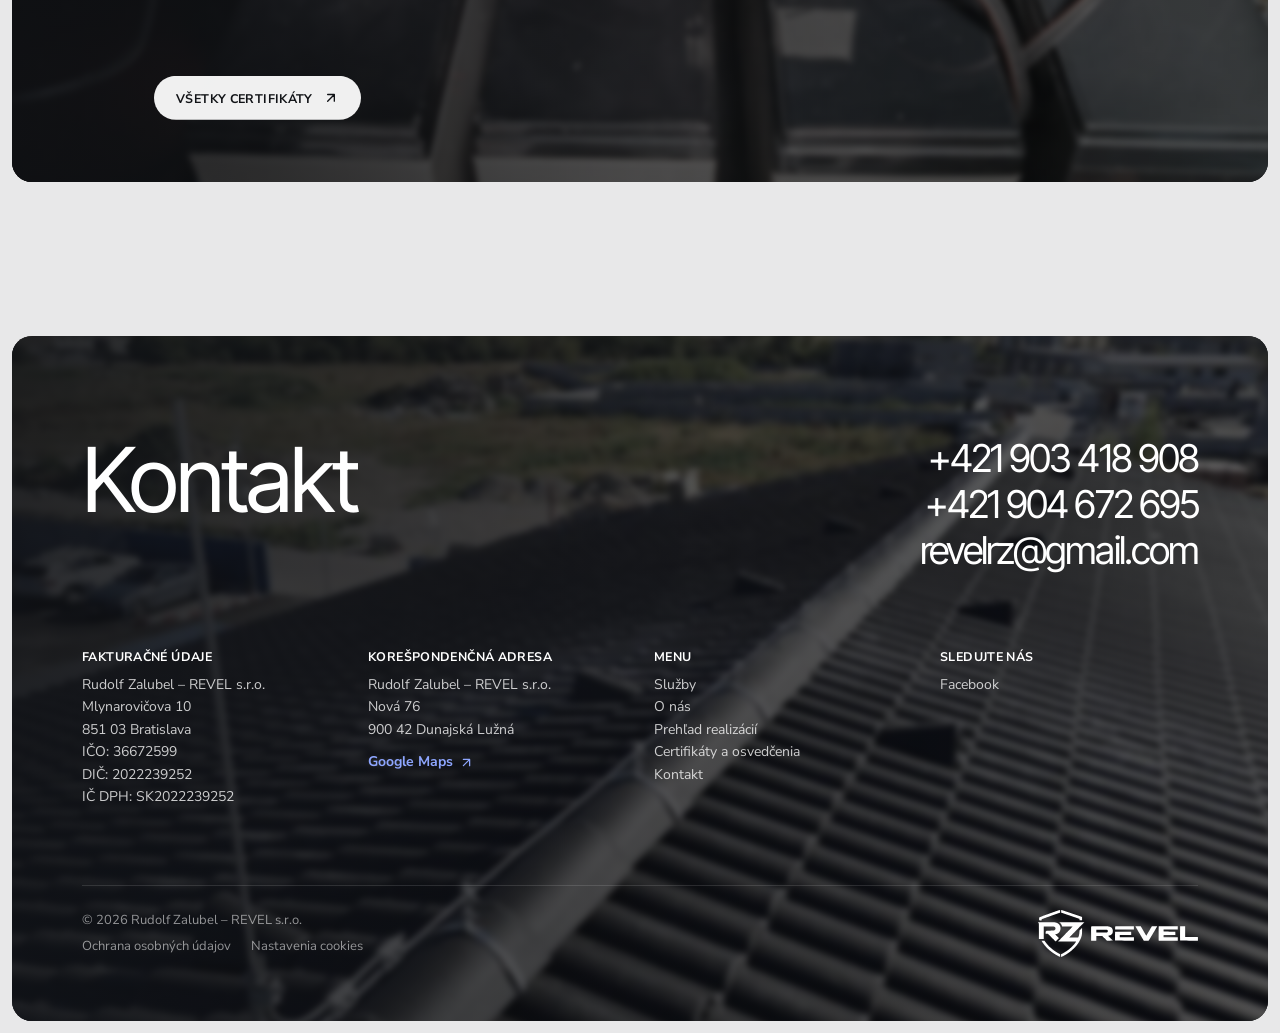
==== commit bac25743: "Pätička bez zápisu v OR, nová fotka na Službách, úvod bez vety pri Službách" ====
--- a/index.html
+++ b/index.html
@@ -179,7 +179,6 @@
     <div class="wrap">
       <div class="head">
         <h2 class="h2" data-lines><span class="line"><span>Služby</span></span></h2>
-        <p data-reveal>Naša spoločnosť sa zaoberá nasledovným portfóliom služieb:</p>
       </div>
       <ul class="services" data-reveal-group>
         <li class="card service">
@@ -324,7 +323,7 @@
       </div>
       <div class="footer-bottom">
         <div>
-          <span>© <span data-year>2026</span> Rudolf Zalubel – REVEL s.r.o. · Zapísaná v OR [DOPLNIŤ súd, oddiel Sro, vložka č.]</span>
+          <span>© <span data-year>2026</span> Rudolf Zalubel – REVEL s.r.o.</span>
           <nav aria-label="Právne informácie">
             <a href="ochrana-osobnych-udajov.html">Ochrana osobných údajov</a>
             <button type="button" data-cookie-settings>Nastavenia cookies</button>
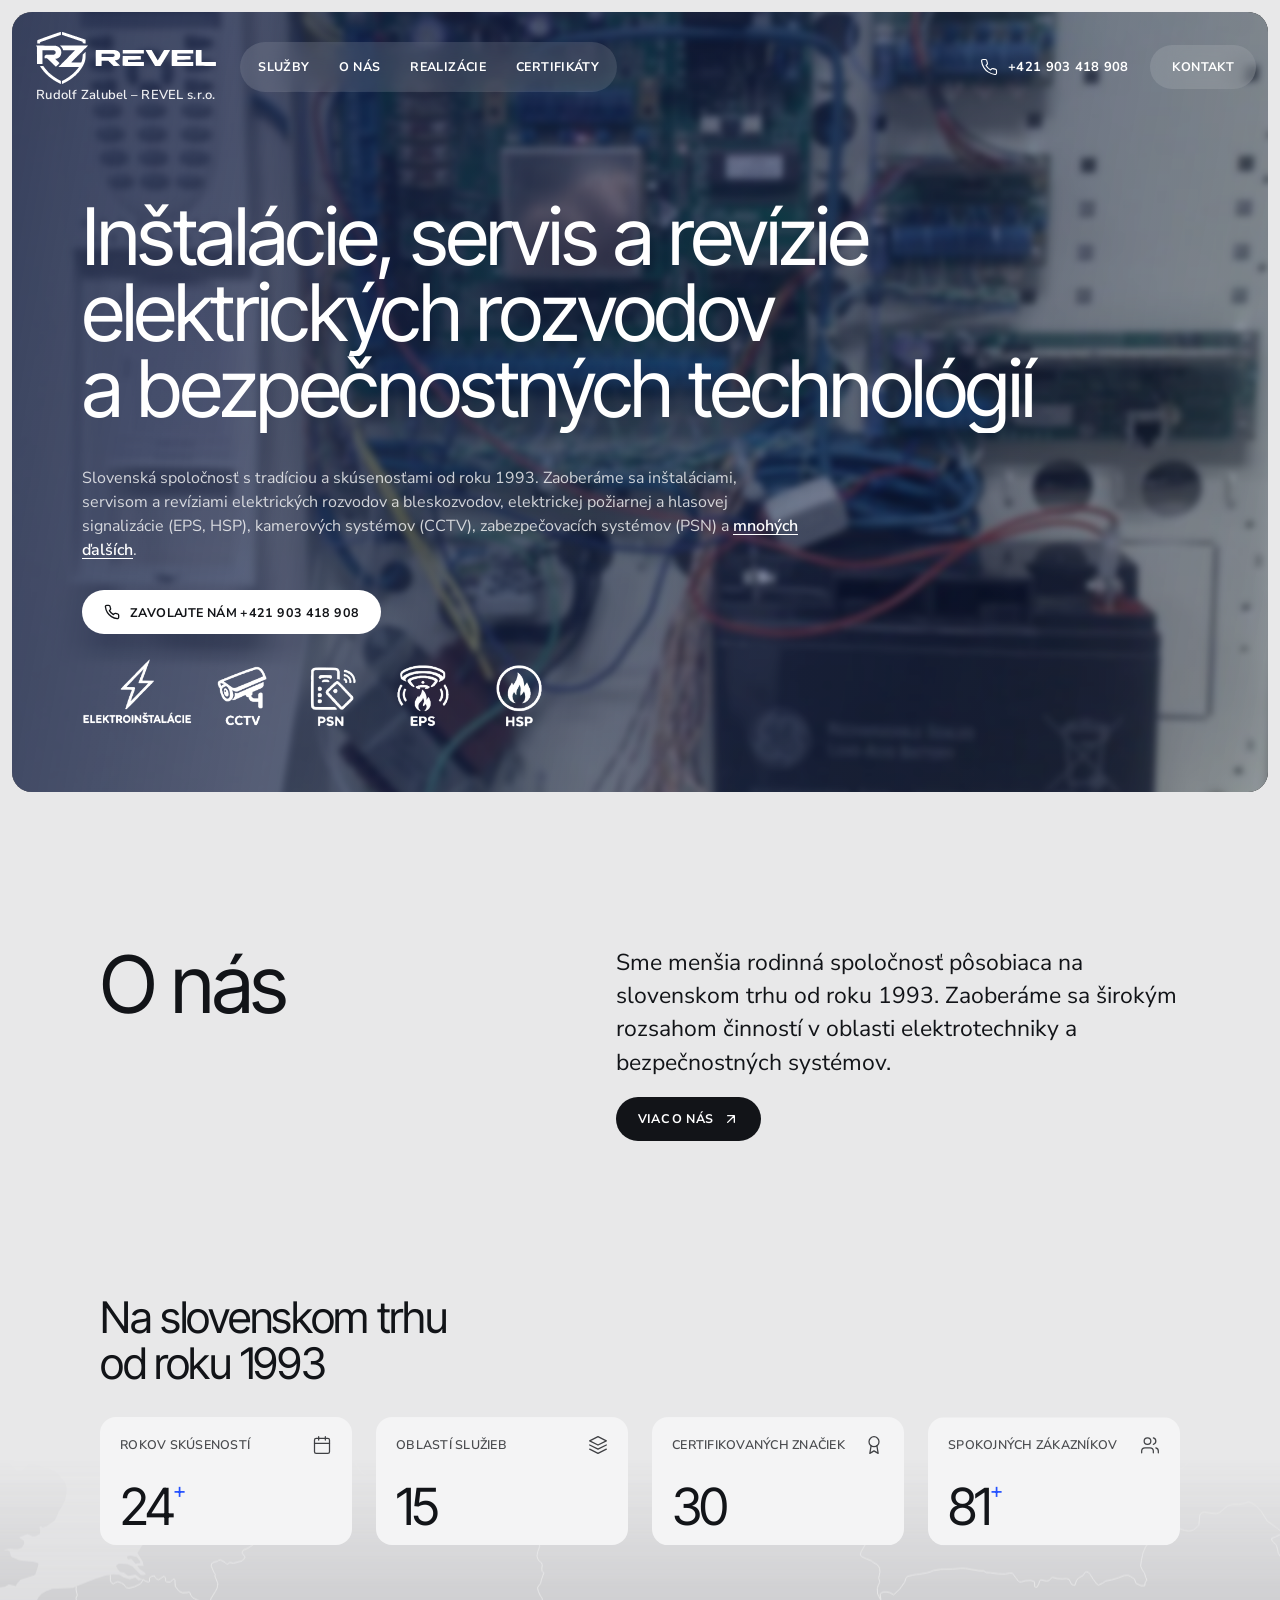
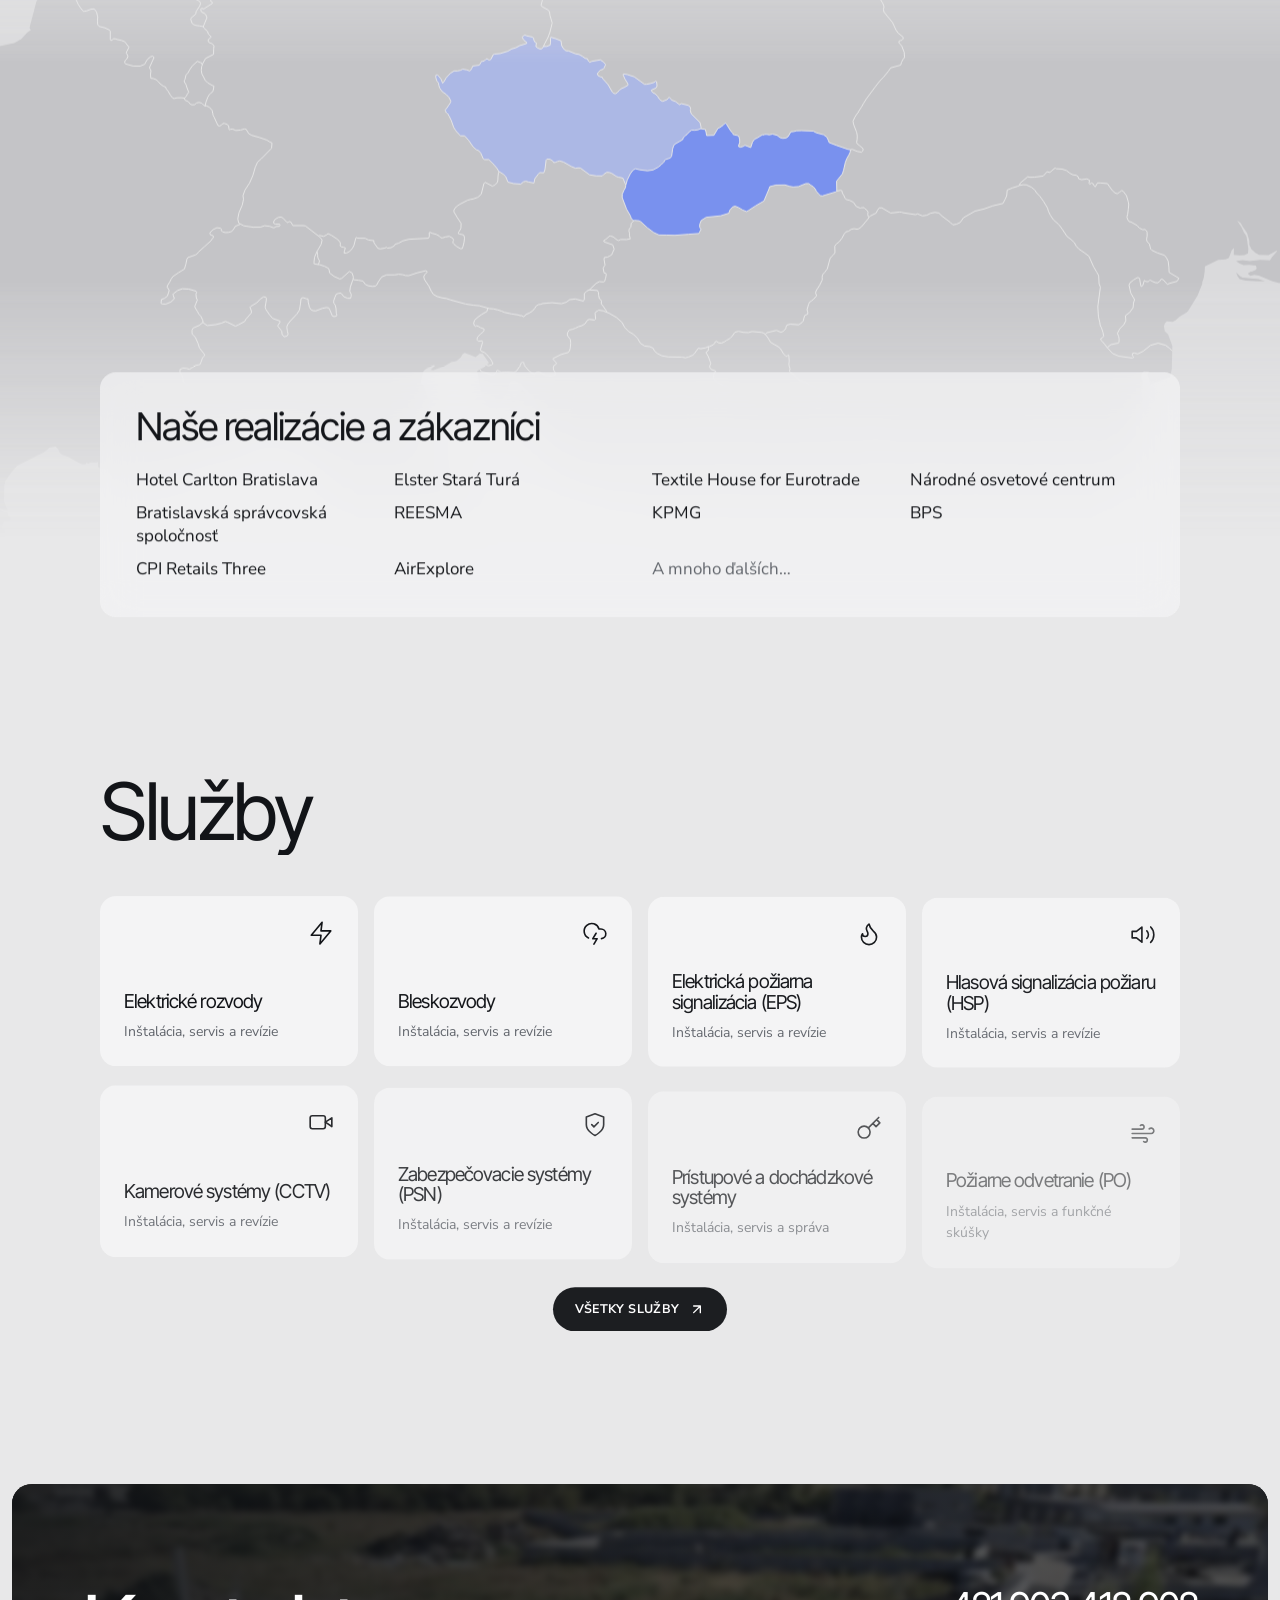
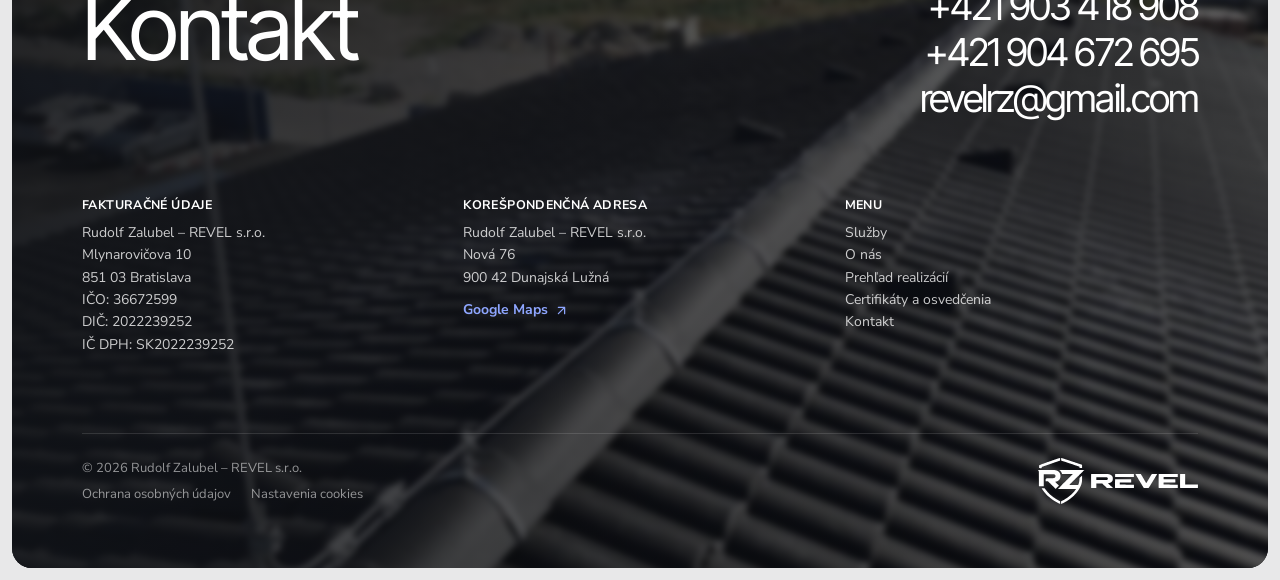
==== commit 751a2c7e: "Úvod bez galérie a certifikátov, O nás vyššie, EPS/HSP jedným textom, bez FB, väčšie logo s názvom f" ====
--- a/index.html
+++ b/index.html
@@ -47,7 +47,7 @@
 
 <!-- ================= HLAVIČKA ================= -->
 <header class="header">
-  <a class="logo" href="index.html" aria-label="RZ REVEL – úvod"><img src="img/logo-white.svg" alt="" width="3652" height="1054"></a>
+  <a class="logo" href="index.html" aria-label="Rudolf Zalubel – REVEL s.r.o. – úvod"><img src="img/logo-white.svg" alt="" width="3652" height="1054"><span class="logo-name">Rudolf Zalubel – REVEL s.r.o.</span></a>
   <nav class="nav" aria-label="Hlavná navigácia">
     <ul>
       <li><a href="sluzby.html">Služby</a></li>
@@ -103,6 +103,17 @@
     </section>
   </div>
 
+  <!-- ================= O NÁS ================= -->
+  <section class="section" id="o-nas">
+    <div class="wrap about">
+      <h2 class="h2" data-lines><span class="line"><span>O nás</span></span></h2>
+      <div class="about-text" data-reveal>
+        <p>Sme menšia rodinná spoločnosť pôsobiaca na slovenskom trhu od roku 1993. Zaoberáme sa širokým rozsahom činností v oblasti elektrotechniky a bezpečnostných systémov.</p>
+        <div><a class="pill pill--dark" href="o-nas.html">Viac o nás<svg class="icon"><use href="#i-arrow"/></svg></a></div>
+      </div>
+    </div>
+  </section>
+
   <!-- ================= OD ROKU 1993 – štatistiky, mapa, zákazníci ================= -->
   <section class="section reach">
     <div class="wrap">
@@ -163,17 +174,6 @@
     </div>
   </section>
 
-  <!-- ================= O NÁS ================= -->
-  <section class="section" id="o-nas">
-    <div class="wrap about">
-      <h2 class="h2" data-lines><span class="line"><span>O nás</span></span></h2>
-      <div class="about-text" data-reveal>
-        <p>Sme menšia rodinná spoločnosť pôsobiaca na slovenskom trhu od roku 1993. Zaoberáme sa širokým rozsahom činností v oblasti elektrotechniky a bezpečnostných systémov.</p>
-        <div><a class="pill pill--dark" href="o-nas.html">Viac o nás<svg class="icon"><use href="#i-arrow"/></svg></a></div>
-      </div>
-    </div>
-  </section>
-
   <!-- ================= SLUŽBY ================= -->
   <section class="section" id="sluzby">
     <div class="wrap">
@@ -215,69 +215,6 @@
         </li>
       </ul>
       <div class="center" data-reveal><a class="pill pill--dark" href="sluzby.html">Všetky služby<svg class="icon"><use href="#i-arrow"/></svg></a></div>
-    </div>
-  </section>
-
-  <!-- ================= GALÉRIA REALIZÁCIÍ ================= -->
-  <section class="section">
-    <div class="wrap">
-      <div class="head">
-        <h2 class="h2" data-lines><span class="line"><span>Prehľad realizácií</span></span></h2>
-      </div>
-      <div class="projects" data-reveal-group>
-        <a class="card project" href="realizacie.html#senec">
-          <div class="project-img"><img src="img/realizacie/senec-7.jpg" alt="Kamerový systém vo výrobnej hale v Senci" loading="lazy"></div>
-          <div class="project-body"><h3>Inštalácia kamerového a zabezpečovacieho systému vo výrobnej hale v Senci</h3><span class="arrow-circle"><svg class="icon"><use href="#i-arrow"/></svg></span></div>
-        </a>
-        <a class="card project" href="realizacie.html#rovinka">
-          <div class="project-img"><img src="img/realizacie/rovinka-1.jpg" alt="Bleskozvod na novostavbe skladu v Rovinke" loading="lazy"></div>
-          <div class="project-body"><h3>Inštalácia bleskozvodu a elektroinštalácia na novostavbe skladu v Rovinke</h3><span class="arrow-circle"><svg class="icon"><use href="#i-arrow"/></svg></span></div>
-        </a>
-        <a class="card project" href="realizacie.html#samorin">
-          <div class="project-img"><img src="img/realizacie/samorin-1.jpg" alt="Podlahové vykurovanie vo vinárstve v Šamoríne" loading="lazy"></div>
-          <div class="project-body"><h3>Inštalácia podlahového vykurovania vo vinárstve v Šamoríne</h3><span class="arrow-circle"><svg class="icon"><use href="#i-arrow"/></svg></span></div>
-        </a>
-        <a class="card project" href="realizacie.html#praha">
-          <div class="project-img"><img src="img/realizacie/praha-6.jpg" alt="Zabezpečovací systém v kancelárskych priestoroch v Prahe" loading="lazy"></div>
-          <div class="project-body"><h3>Inštalácia kamerového, zabezpečovacieho a prístupového systému v kancelárskych priestoroch v Prahe</h3><span class="arrow-circle"><svg class="icon"><use href="#i-arrow"/></svg></span></div>
-        </a>
-      </div>
-    </div>
-  </section>
-
-  <!-- ================= CERTIFIKÁTY ================= -->
-  <section class="section">
-    <div class="inset">
-      <div class="dark-card cert-band">
-        <div class="bg"><img src="img/realizacie/senec-9.jpg" alt="" loading="lazy"></div>
-        <div class="hero-inner wrap">
-          <div class="head">
-            <h2 class="h2" data-lines>
-              <span class="line"><span>Certifikáty</span></span>
-              <span class="line"><span>a osvedčenia</span></span>
-            </h2>
-            <p data-reveal>Prehľad výrobcov, s ktorými spolupracujeme, a certifikáty a osvedčenia, ktorými naša spoločnosť disponuje, v oblastiach:</p>
-          </div>
-          <ul class="columns" data-reveal-group>
-            <li>Elektroinštalácie a revízie</li>
-            <li>Elektrická požiarna signalizácia (EPS)</li>
-            <li>Hlasová signalizácia požiaru (HSP)</li>
-            <li>Kamerové systémy (CCTV)</li>
-            <li>Zabezpečovacie systémy (PSN)</li>
-            <li>Prístupové a dochádzkové systémy</li>
-            <li>Systémy nepretržitého napájania (UPS)</li>
-            <li>Požiarne prestupy a upchávky</li>
-            <li>Audio a Video vrátniky</li>
-            <li>Dátové rozvody / Štruktúrovaná kabeláž (ŠK)</li>
-            <li>LED osvetlenie interiérov a exteriérov</li>
-            <li>Pohony brán a vjazdových bariér</li>
-            <li>Elektrické podlahové vykurovanie</li>
-            <li>Smarthome / Inteligentná elektroinštalácia</li>
-            <li>Batériové stanice</li>
-          </ul>
-          <div data-reveal><a class="pill pill--light" href="certifikaty.html">Všetky certifikáty<svg class="icon"><use href="#i-arrow"/></svg></a></div>
-        </div>
-      </div>
     </div>
   </section>
 
@@ -316,10 +253,6 @@
             <li><a href="kontakt.html">Kontakt</a></li>
           </ul>
         </div>
-        <div>
-          <h3>Sledujte nás</h3>
-          <a href="https://www.facebook.com/RZREVEL/" target="_blank" rel="noopener">Facebook</a>
-        </div>
       </div>
       <div class="footer-bottom">
         <div>
--- a/css/style.css
+++ b/css/style.css
@@ -117,8 +117,10 @@
   display: flex; align-items: center; gap: 12px; pointer-events: none;
 }
 .header > * { pointer-events: auto; }
-.logo { display: inline-flex; align-items: center; height: 48px; padding: 0 10px; border-radius: 999px; flex: none; transition: background .3s; }
-.logo img { display: block; height: 36px; width: auto; }
+.logo { display: inline-flex; flex-direction: column; align-items: flex-start; gap: 5px; padding: 8px 12px; border-radius: 14px; flex: none; color: #fff; transition: background .3s; }
+.logo img { display: block; height: 40px; width: auto; }
+.logo-name { font-size: 11px; font-weight: 600; letter-spacing: 0.02em; line-height: 1; white-space: nowrap; opacity: .92; }
+@media (min-width: 760px) { .logo img { height: 52px; } .logo-name { font-size: 13px; } }
 .header.is-solid .logo { background: var(--glass-strong); }
 .nav { display: none; }
 .nav ul { display: flex; gap: 2px; padding: 4px; border-radius: 999px; background: var(--glass); backdrop-filter: blur(14px); -webkit-backdrop-filter: blur(14px); transition: background .3s; }
@@ -386,7 +388,7 @@
 .footer-cols { display: grid; gap: 28px; font-size: 14px; color: var(--on-dark); line-height: 1.6; }
 .footer-cols h3 { font-family: var(--body); font-size: 12.5px; font-weight: 700; letter-spacing: 0.03em; text-transform: uppercase; color: #fff; margin-bottom: 10px; line-height: 1.2; }
 .footer-cols a:hover { color: #fff; }
-@media (min-width: 760px) { .footer-cols { grid-template-columns: repeat(4, 1fr); } }
+@media (min-width: 760px) { .footer-cols { grid-template-columns: repeat(3, 1fr); } }
 .footer-bottom { display: flex; flex-wrap: wrap; justify-content: space-between; align-items: flex-end; gap: 16px 24px; padding-top: 24px; border-top: 1px solid rgba(255,255,255,.12); font-size: 13px; color: rgba(255,255,255,.55); }
 .footer-bottom nav { display: flex; flex-wrap: wrap; gap: 6px 20px; }
 .footer-bottom a:hover, .footer-bottom button:hover { color: #fff; }
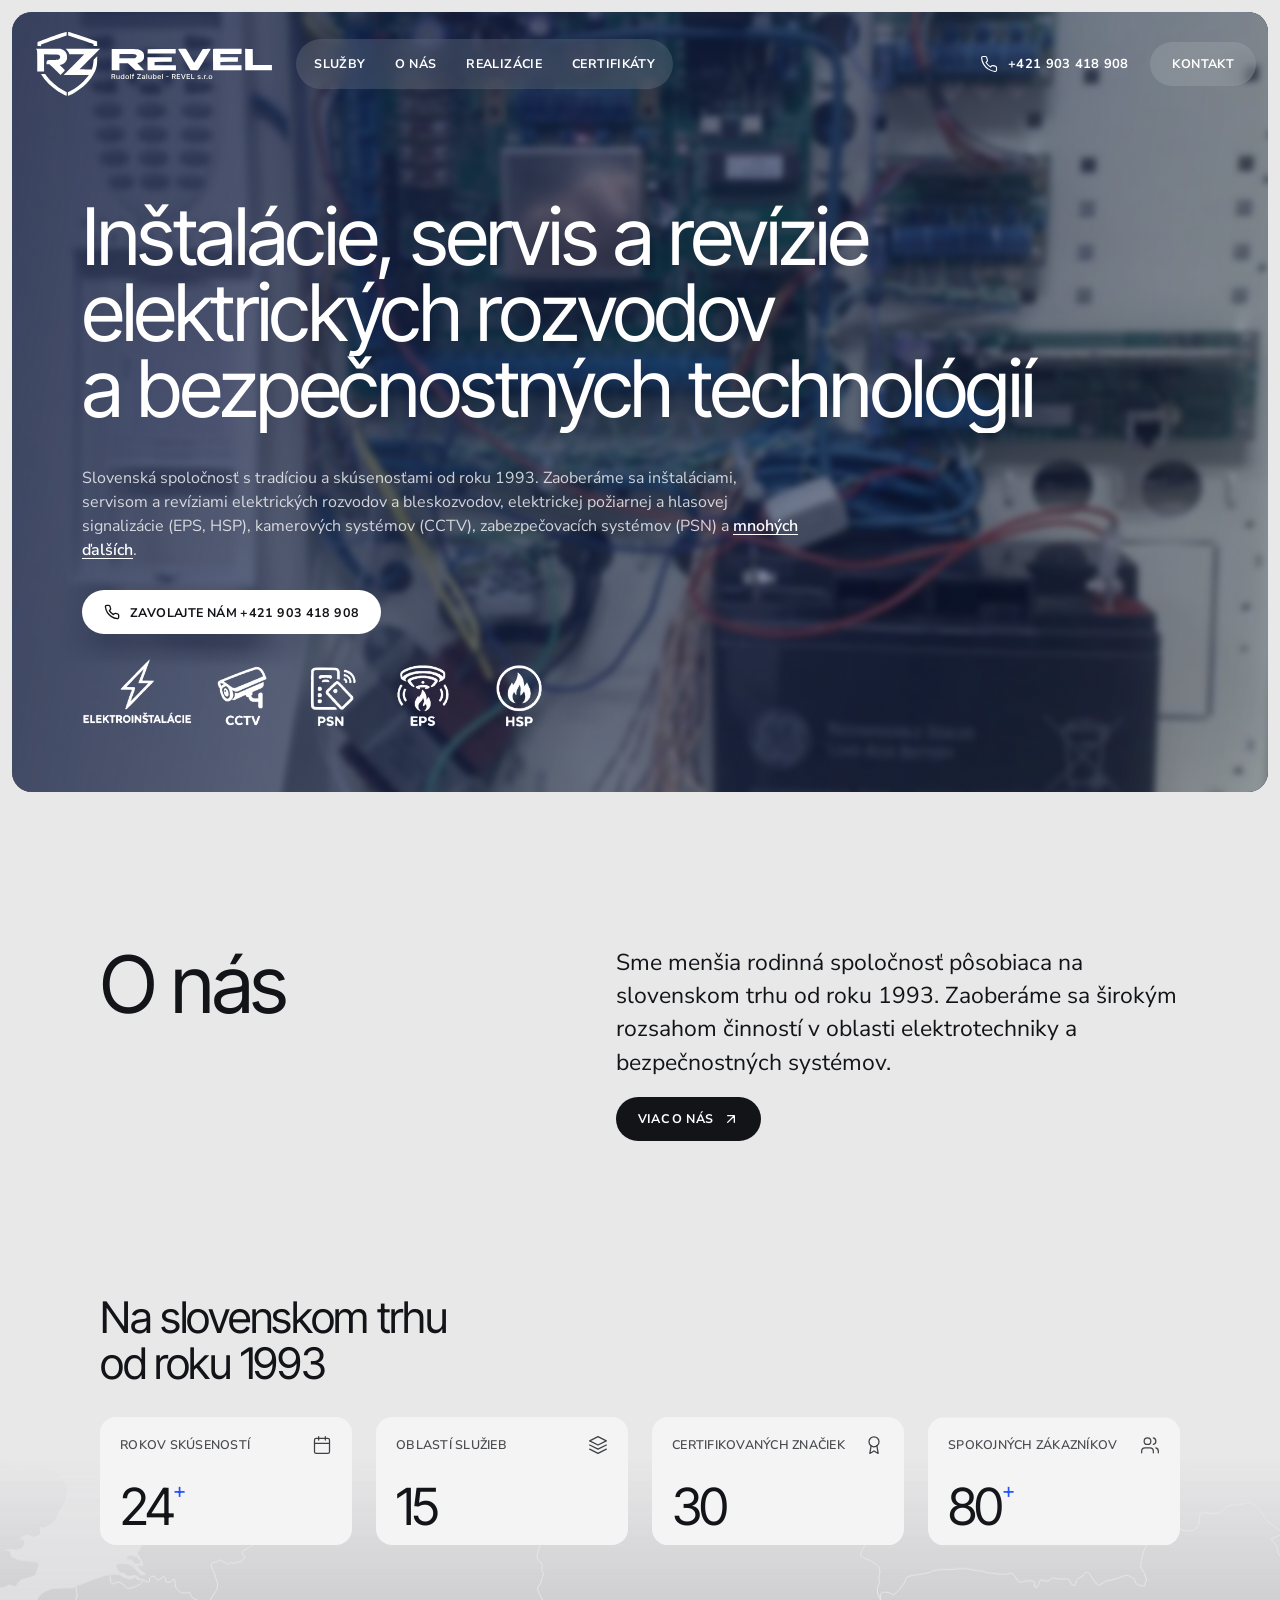
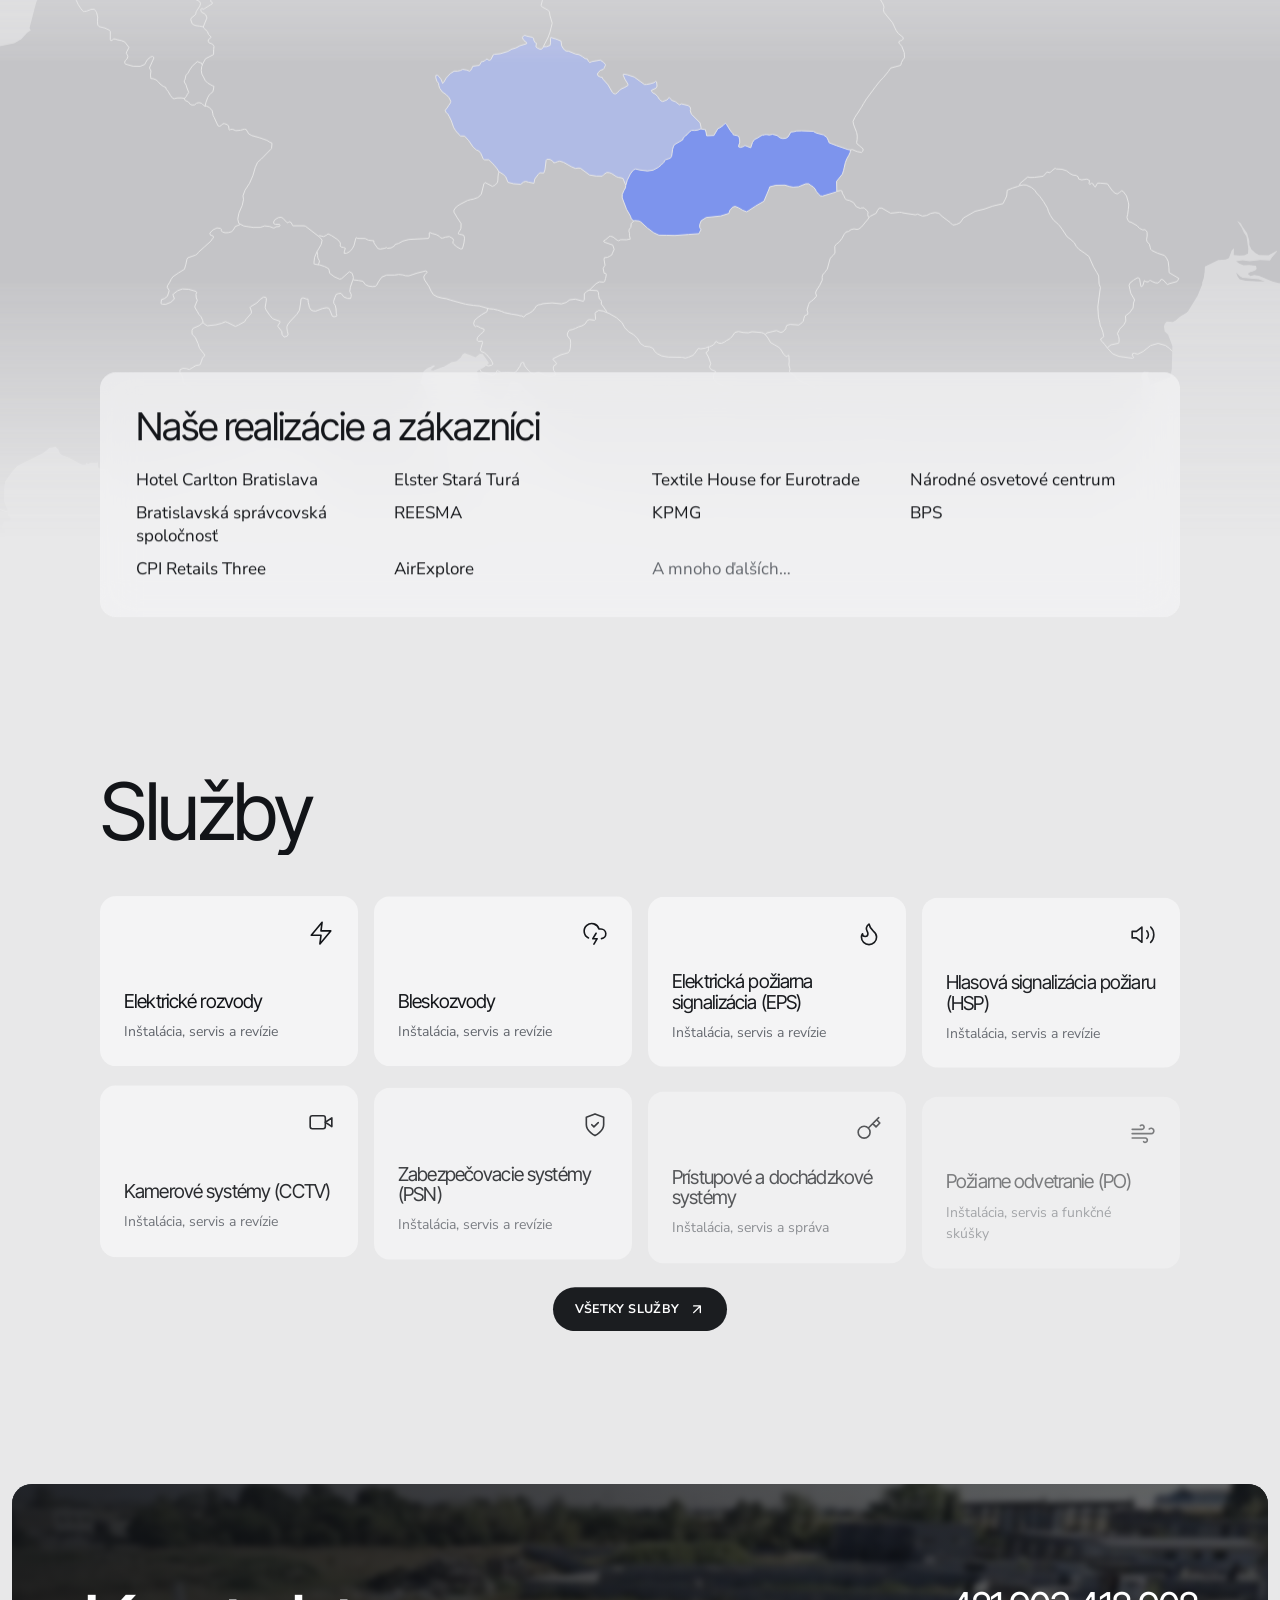
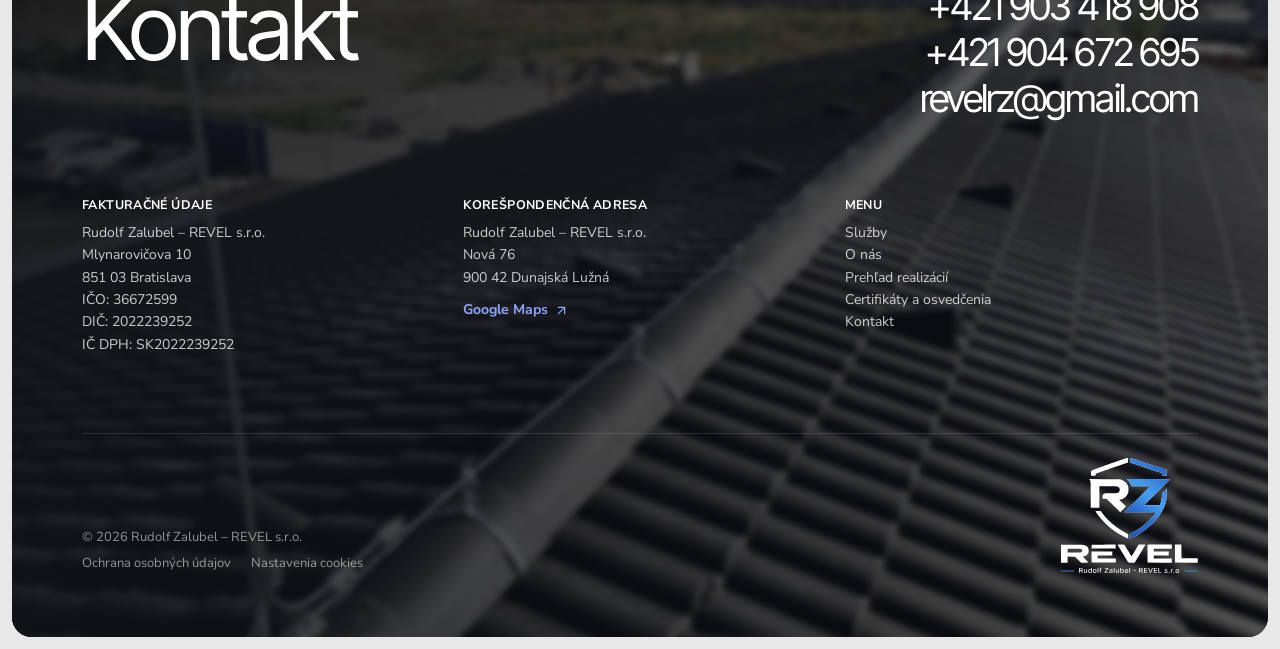
==== commit ba833f36: "Nové logo v hlavičke (s názvom firmy), farebné logo v pätičke" ====
--- a/index.html
+++ b/index.html
@@ -47,7 +47,7 @@
 
 <!-- ================= HLAVIČKA ================= -->
 <header class="header">
-  <a class="logo" href="index.html" aria-label="Rudolf Zalubel – REVEL s.r.o. – úvod"><img src="img/logo-white.svg" alt="" width="3652" height="1054"><span class="logo-name">Rudolf Zalubel – REVEL s.r.o.</span></a>
+  <a class="logo" href="index.html" aria-label="Rudolf Zalubel – REVEL s.r.o. – úvod"><img src="img/logo-header.svg" alt="" width="1177" height="319"></a>
   <nav class="nav" aria-label="Hlavná navigácia">
     <ul>
       <li><a href="sluzby.html">Služby</a></li>
@@ -262,7 +262,7 @@
             <button type="button" data-cookie-settings>Nastavenia cookies</button>
           </nav>
         </div>
-        <img class="logo-mark" src="img/logo-white.svg" width="3652" height="1054" alt="RZ REVEL" loading="lazy">
+        <img class="logo-mark" src="img/logo-footer.svg" width="539" height="454" alt="RZ REVEL – Rudolf Zalubel – REVEL s.r.o." loading="lazy">
       </div>
     </div>
   </footer>
--- a/css/style.css
+++ b/css/style.css
@@ -118,9 +118,8 @@
 }
 .header > * { pointer-events: auto; }
 .logo { display: inline-flex; flex-direction: column; align-items: flex-start; gap: 5px; padding: 8px 12px; border-radius: 14px; flex: none; color: #fff; transition: background .3s; }
-.logo img { display: block; height: 40px; width: auto; }
-.logo-name { font-size: 11px; font-weight: 600; letter-spacing: 0.02em; line-height: 1; white-space: nowrap; opacity: .92; }
-@media (min-width: 760px) { .logo img { height: 52px; } .logo-name { font-size: 13px; } }
+.logo img { display: block; height: 46px; width: auto; }
+@media (min-width: 760px) { .logo img { height: 64px; } }
 .header.is-solid .logo { background: var(--glass-strong); }
 .nav { display: none; }
 .nav ul { display: flex; gap: 2px; padding: 4px; border-radius: 999px; background: var(--glass); backdrop-filter: blur(14px); -webkit-backdrop-filter: blur(14px); transition: background .3s; }
@@ -196,7 +195,7 @@
 .hero-lead { display: grid; gap: 28px; }
 .hero-actions { display: flex; flex-wrap: wrap; gap: 10px; }
 @media (max-width: 559px) { .hero-lead { width: 100%; } .hero-actions .pill { flex: 1 1 auto; justify-content: center; } }
-.logo-mark { display: block; height: clamp(40px, 3.6vw, 52px); width: auto; }
+.logo-mark { display: block; height: clamp(96px, 9vw, 132px); width: auto; }
 
 .page-hero { min-height: 440px; display: flex; flex-direction: column; justify-content: flex-end; }
 .page-hero .hero-inner { padding-top: 160px; }
